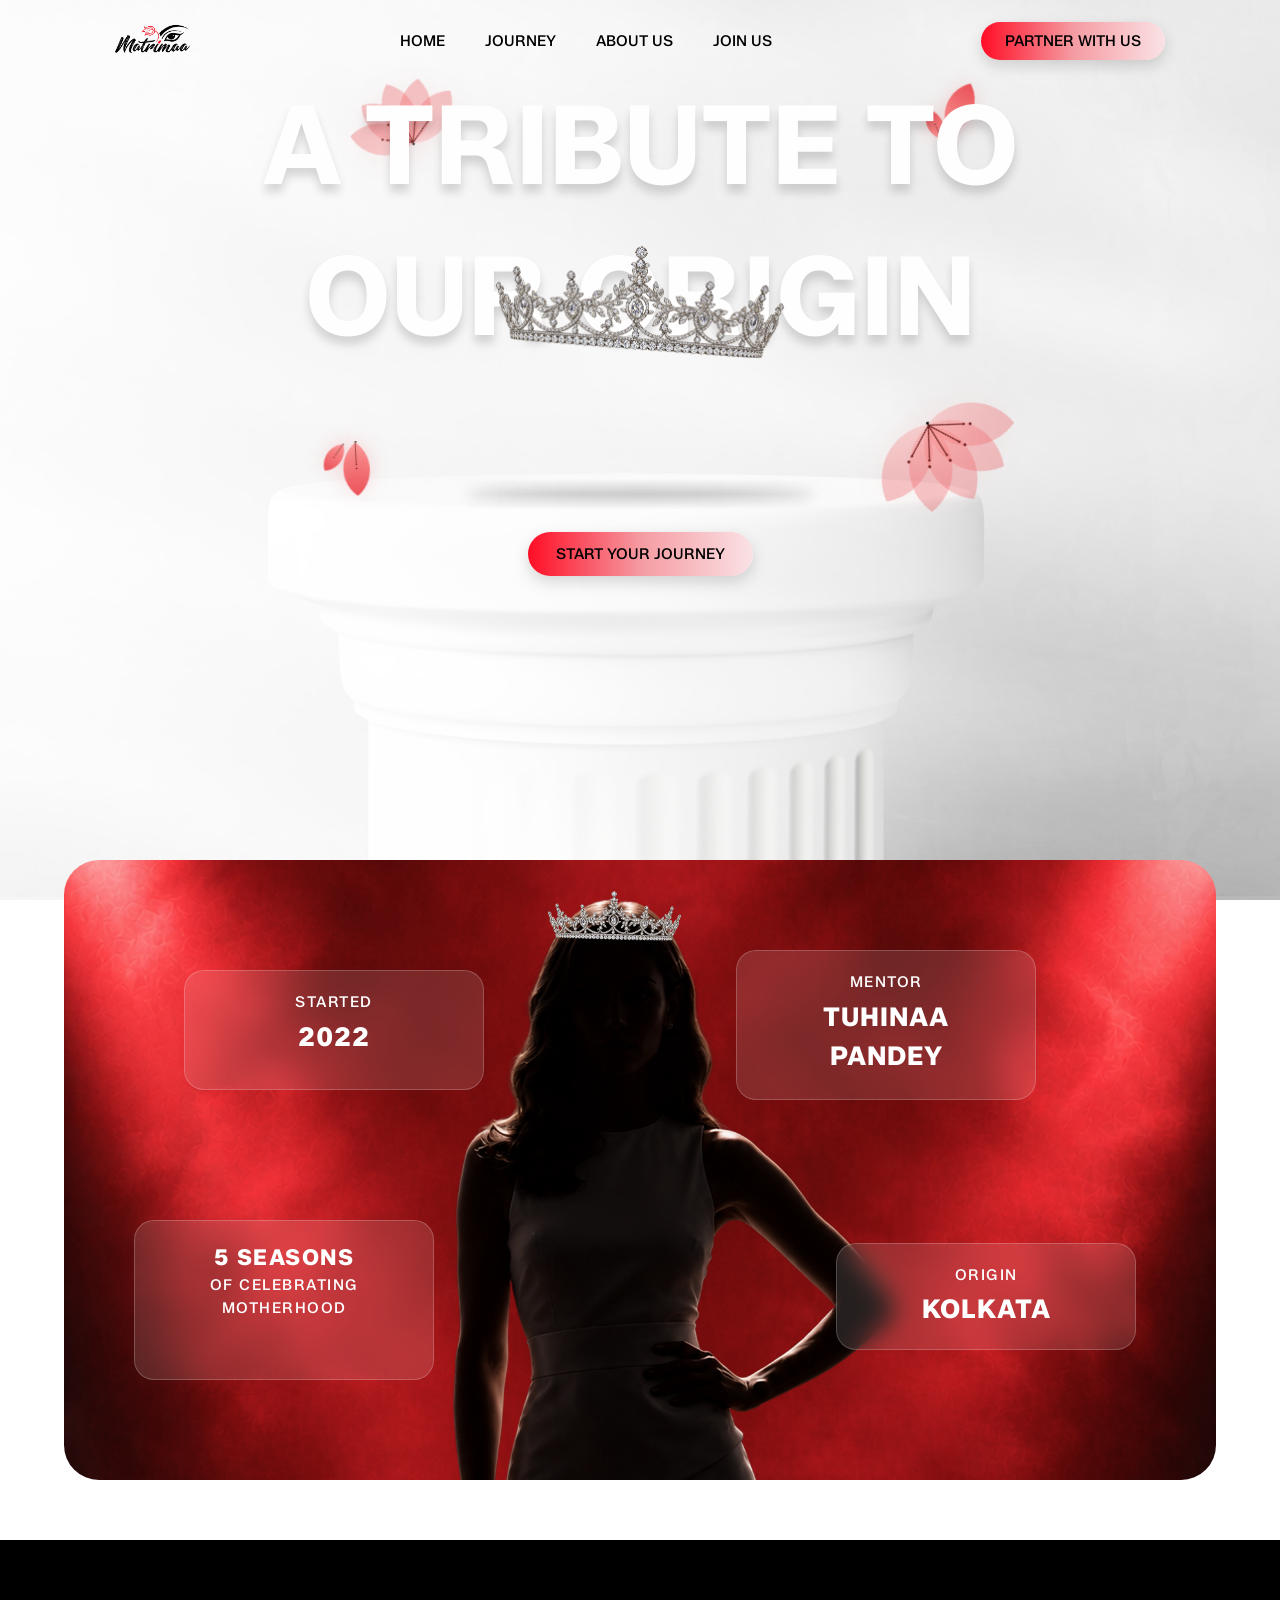
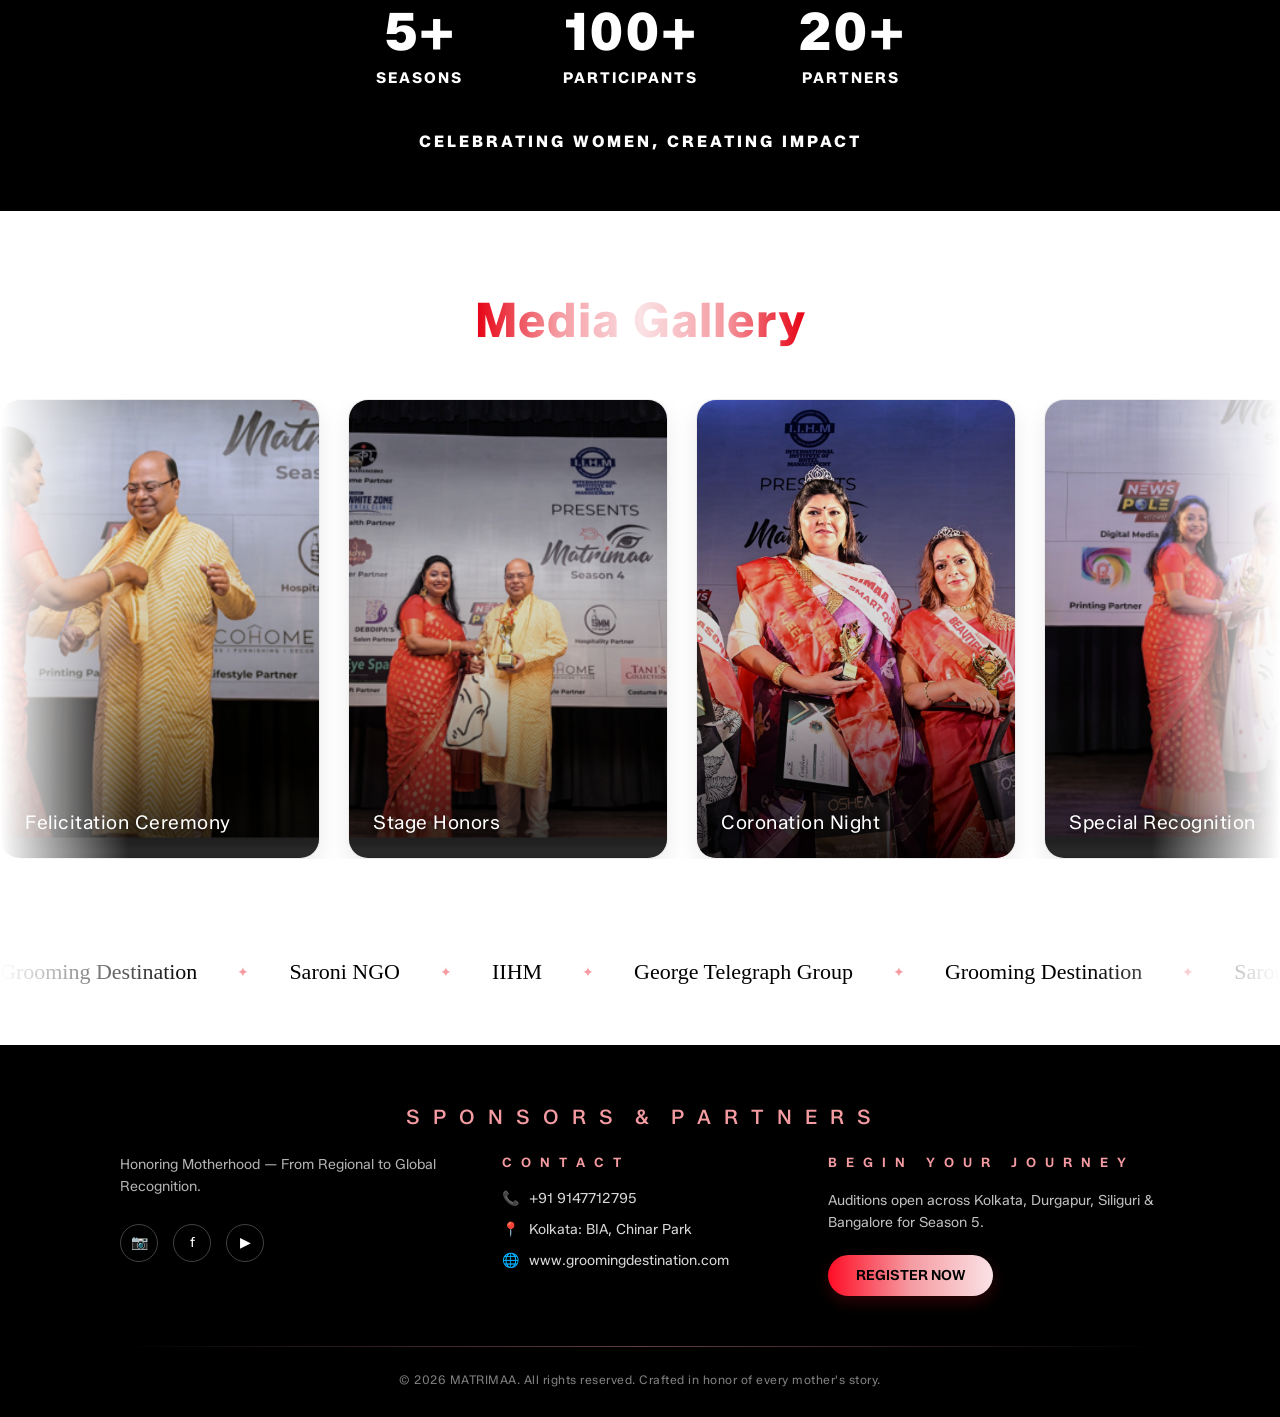
==== frontend/index.html @ 6f3e364e "Refactor navigation links and improve smooth scrolling on partnership page" ====
<!doctype html>
<html lang="en">
  <head>
    <meta charset="UTF-8" />
    <meta name="viewport" content="width=device-width, initial-scale=1.0" />
    <link rel="stylesheet" href="styles.css" />
    <link rel="preconnect" href="https://fonts.googleapis.com" />
    <link rel="preconnect" href="https://fonts.gstatic.com" crossorigin />
    <link
      href="https://fonts.googleapis.com/css2?family=Zalando+Sans:ital,wght@0,200..900;1,200..900&display=swap"
      rel="stylesheet"
    />
    <title>Matrimaa</title>
  </head>

  <body>
    <div id="main-bg">
      <div id="navbar">
        <a href="index.html">
          <img src="matrimaa-logo.png" alt="Matrimaa Logo" />
        </a>

        <div id="nav-buttons">
          <button type="button">HOME</button>
          <button type="button">JOURNEY</button>
          <button type="button">ABOUT US</button>
          <button type="button">JOIN US</button>
        </div>

        <div class="spl-btn">
          <a href="partnership.html">
            <button type="button">PARTNER WITH US</button>
          </a>
        </div>
      </div>

      <img
        src="Flower.png"
        class="bg-flower flower-left"
        alt="Decorative Flower"
      />

      <img
        src="Flower.png"
        class="bg-flower flower-right"
        alt="Decorative Flower"
      />

      <!-- Single Petals -->
      <img src="single-petal.png" class="bg-petal petal-bl-1" alt="Petal" />
      <img src="single-petal.png" class="bg-petal petal-bl-2" alt="Petal" />
      <img src="single-petal.png" class="bg-petal petal-tr-1" alt="Petal" />
      <img src="single-petal.png" class="bg-petal petal-tr-2" alt="Petal" />

      <div id="body-txt">
        <h1>A TRIBUTE TO</h1>
        <h1>OUR ORIGIN</h1>
      </div>

      <div class="crown-float-wrapper">
        <img src="big-crown.png" class="big-crown-img" alt="" />
      </div>

      <img src="Ellipse 9.png" class="podium-shadow" alt="" />

      <div class="spl-btn-2">
        <button type="button">START YOUR JOURNEY</button>
      </div>
    </div>

    <!-- Red Spotlight Background Section -->
    <div id="red-bg">
      <!-- Glassmorphic Cards -->
      <div class="card card-top-left">
        <h4>STARTED</h4>
        <h2>2022</h2>
      </div>

      <div class="card card-top-right">
        <h4>MENTOR</h4>
        <h2>TUHINAA PANDEY</h2>
      </div>

      <div class="card card-bottom-left">
        <h4>
          <strong>5 SEASONS</strong><br />
          OF CELEBRATING<br />
          MOTHERHOOD
        </h4>
      </div>

      <div class="card card-bottom-right">
        <h4>ORIGIN</h4>
        <h2>KOLKATA</h2>
      </div>

      <!-- Center Silhouette & Crown Container -->
      <div class="model-wrapper">
        <img src="small-crown.png" class="head-crown" alt="Crown" />
        <img
          src="woman-silhoutte.png"
          class="model-img"
          alt="Model Silhouette"
        />
      </div>
    </div>

    <!-- Dark Stats Section -->
    <div id="stats-section">
      <div class="stats-container">
        <div class="stat-item">
          <h2>5+</h2>
          <p>SEASONS</p>
        </div>

        <div class="stat-item">
          <h2>100+</h2>
          <p>PARTICIPANTS</p>
        </div>

        <div class="stat-item">
          <h2>20+</h2>
          <p>PARTNERS</p>
        </div>
      </div>

      <p class="stats-tagline">CELEBRATING WOMEN, CREATING IMPACT</p>
    </div>

    <!-- Media Gallery Section -->
    <section id="gallery-section">
      <div class="gallery-header">
        <h2><span>Media Gallery</span></h2>
      </div>

      <div class="marquee-container">
        <div class="marquee-track">
          <!-- First Set of Cards -->
          <div class="gallery-card">
            <img src="image-1.png" alt="Felicitation Ceremony" />
            <div class="card-overlay">
              <p>Felicitation Ceremony</p>
            </div>
          </div>

          <div class="gallery-card">
            <img src="image-2.png" alt="Stage Honors" />
            <div class="card-overlay">
              <p>Stage Honors</p>
            </div>
          </div>

          <div class="gallery-card">
            <img src="image-3.png" alt="Coronation Night" />
            <div class="card-overlay">
              <p>Coronation Night</p>
            </div>
          </div>

          <div class="gallery-card">
            <img src="image-4.png" alt="Special Recognition" />
            <div class="card-overlay">
              <p>Special Recognition</p>
            </div>
          </div>

          <div class="gallery-card">
            <img src="image-5.png" alt="Cherished Moments" />
            <div class="card-overlay">
              <p>Cherished Moments</p>
            </div>
          </div>

          <div class="gallery-card">
            <img src="image-6.png" alt="Grand Jury Panel" />
            <div class="card-overlay">
              <p>Grand Jury Panel</p>
            </div>
          </div>

          <!-- Duplicate Set for Continuous Loop -->
          <div class="gallery-card">
            <img src="image-1.png" alt="Felicitation Ceremony" />
            <div class="card-overlay">
              <p>Felicitation Ceremony</p>
            </div>
          </div>

          <div class="gallery-card">
            <img src="image-2.png" alt="Stage Honors" />
            <div class="card-overlay">
              <p>Stage Honors</p>
            </div>
          </div>

          <div class="gallery-card">
            <img src="image-3.png" alt="Coronation Night" />
            <div class="card-overlay">
              <p>Coronation Night</p>
            </div>
          </div>

          <div class="gallery-card">
            <img src="image-4.png" alt="Special Recognition" />
            <div class="card-overlay">
              <p>Special Recognition</p>
            </div>
          </div>

          <div class="gallery-card">
            <img src="image-5.png" alt="Cherished Moments" />
            <div class="card-overlay">
              <p>Cherished Moments</p>
            </div>
          </div>

          <div class="gallery-card">
            <img src="image-6.png" alt="Grand Jury Panel" />
            <div class="card-overlay">
              <p>Grand Jury Panel</p>
            </div>
          </div>
        </div>
      </div>
    </section>

    <!-- Footer & Sponsors Section -->
    <div class="sponsors-marquee-container">
      <div class="sponsors-marquee-track">
        <!-- Set 1 -->
        <span>Grooming Destination</span><i class="star-icon">✦</i>
        <span>Saroni NGO</span><i class="star-icon">✦</i> <span>IIHM</span
        ><i class="star-icon">✦</i> <span>George Telegraph Group</span
        ><i class="star-icon">✦</i>

        <!-- Set 2 -->
        <span>Grooming Destination</span><i class="star-icon">✦</i>
        <span>Saroni NGO</span><i class="star-icon">✦</i> <span>IIHM</span
        ><i class="star-icon">✦</i> <span>George Telegraph Group</span
        ><i class="star-icon">✦</i>

        <!-- Set 3 -->
        <span>Grooming Destination</span><i class="star-icon">✦</i>
        <span>Saroni NGO</span><i class="star-icon">✦</i> <span>IIHM</span
        ><i class="star-icon">✦</i> <span>George Telegraph Group</span
        ><i class="star-icon">✦</i>

        <!-- Set 4 -->
        <span>Grooming Destination</span><i class="star-icon">✦</i>
        <span>Saroni NGO</span><i class="star-icon">✦</i> <span>IIHM</span
        ><i class="star-icon">✦</i> <span>George Telegraph Group</span
        ><i class="star-icon">✦</i>
      </div>
    </div>

    <footer id="footer-section">
      <div class="sponsors-header">
        <h2>S P O N S O R S &nbsp;&amp;&nbsp; P A R T N E R S</h2>
      </div>

      <div class="footer-container">
        <!-- Column 1: Logo & Socials -->
        <div class="footer-col brand-col">
          <p class="footer-tagline">
            Honoring Motherhood — From Regional to Global Recognition.
          </p>

          <div class="social-links">
            <a href="#" aria-label="Instagram">📷</a>
            <a href="#" aria-label="Facebook">f</a>
            <a href="#" aria-label="YouTube">▶</a>
          </div>
        </div>

        <!-- Column 2: Contact Info -->
        <div class="footer-col contact-col">
          <h4>C O N T A C T</h4>

          <ul class="contact-list">
            <li><span class="icon">📞</span> +91 9147712795</li>
            <li><span class="icon">📍</span> Kolkata: BIA, Chinar Park</li>
            <li><span class="icon">🌐</span> www.groomingdestination.com</li>
          </ul>
        </div>

        <!-- Column 3: Registration CTA -->
        <div class="footer-col cta-col">
          <h4>B E G I N &nbsp; Y O U R &nbsp; J O U R N E Y</h4>

          <p>
            Auditions open across Kolkata, Durgapur, Siliguri &amp; Bangalore
            for Season 5.
          </p>

          <button type="button" class="footer-btn">REGISTER NOW</button>
        </div>
      </div>

      <div class="footer-bottom">
        <hr class="footer-divider" />
        <p>
          © 2026 MATRIMAA. All rights reserved. Crafted in honor of every
          mother's story.
        </p>
      </div>
    </footer>

    <script>
      const headCrown = document.querySelector(".head-crown");
      const navbar = document.querySelector("#navbar");
      let isCrowned = false;

      window.addEventListener("scroll", () => {
        if (window.scrollY > 20) {
          navbar.classList.add("scrolled");
        } else {
          navbar.classList.remove("scrolled");
        }

        if (!isCrowned && window.scrollY > 280) {
          headCrown.classList.add("is-crowned");
          isCrowned = true;
        }
      });
    </script>
  </body>
</html>
---- frontend/styles.css ----
* {
  margin: 0;

  padding: 0;

  box-sizing: border-box;
}

#main-bg {
  position: relative;

  min-height: 100vh;

  width: 100%;

  background-image: url("bg-2.png");

  background-size: cover;

  background-position: center;

  background-repeat: no-repeat;

  display: flex;

  flex-direction: column;

  align-items: center;
}

#navbar {
  position: fixed;

  top: 0;

  left: 50%;

  transform: translateX(-50%);

  z-index: 1000;

  width: 85%;

  display: flex;

  justify-content: space-between;

  align-items: center;

  padding: 6px 18px;

  margin-top: 15px;

  border-radius: 40px;

  background-color: transparent;

  border: 1px solid transparent;

  backdrop-filter: blur(0px);

  -webkit-backdrop-filter: blur(0px);

  transition:
    background-color 0.4s ease-in-out,
    backdrop-filter 0.4s ease-in-out,
    border-color 0.4s ease-in-out,
    box-shadow 0.4s ease-in-out;
}

#navbar.scrolled {
  background-color: rgba(245, 155, 162, 0.6);

  backdrop-filter: blur(16px);

  -webkit-backdrop-filter: blur(16px);

  border: 1px solid rgba(255, 255, 255, 0.35);

  box-shadow: 0 8px 24px rgba(0, 0, 0, 0.12);
}

#navbar img {
  width: 75px;
}

#nav-buttons {
  display: flex;

  gap: 8px;
}

#nav-buttons button {
  font-family: "Zalando Sans", sans-serif;

  border: none;

  background: transparent;

  color: #000000;

  font-size: 15px;

  font-weight: 500;

  padding: 6px 16px;

  border-radius: 20px;

  cursor: pointer;

  transition: all 0.4s ease-in-out;
}

#nav-buttons button:hover {
  background-color: rgba(255, 255, 255, 0.6);

  color: #ed1b24;
}

.spl-btn button {
  border: none;

  background: linear-gradient(
    to right,

    #ff0d25 0%,

    #f59ba2 25%,

    #fae2e5 50%,

    #f59ba2 75%,

    #ff0d25 100%
  );

  background-size: 200% 100%;

  background-position: 0% 0%;

  color: #000000;

  font-size: 15px;

  font-weight: 500;

  font-family: "Zalando Sans", sans-serif;

  padding: 10px 24px;

  border-radius: 50px;

  cursor: pointer;

  box-shadow: 0 6px 15px rgba(0, 0, 0, 0.15);

  transition:
    background-position 0.6s ease-in-out,
    transform 0.4s ease-in-out,
    box-shadow 0.4s ease-in-out;
}

.spl-btn button:hover {
  background-position: 100% 0%;

  transform: scale(1.05);

  box-shadow: 0 8px 20px rgba(237, 27, 36, 0.3);
}

#body-txt {
  position: relative;

  z-index: 1;
}

h1 {
  font-size: 110px;

  line-height: 0.1;

  font-family: "Zalando Sans", sans-serif;

  color: #fffefe;

  text-shadow: 0px 8px 10px rgba(0, 0, 0, 0.15);

  margin-top: 140px;

  text-align: center;
}

.podium-shadow {
  position: absolute;

  top: 53%;

  width: 380px;

  height: auto;

  pointer-events: none;
}

/* Stage Crown with Hover & Scroll Animation */

.big-crown-img {
  position: absolute;

  top: 26%;

  left: 50%;

  transform: translateX(-50%);

  width: 300px;

  height: auto;

  z-index: 12;

  pointer-events: none;

  animation: crownDropBounce linear forwards;

  animation-timeline: scroll(root);

  animation-range: 0px 350px;
}

@keyframes crownDropBounce {
  0% {
    transform: translate(-50%, 0) scale(1) rotate(0deg);
  }

  80% {
    transform: translate(-62%, 450px) scale(0.473) rotate(-2deg);
  }

  90% {
    transform: translate(-58%, 432px) scale(0.48) rotate(-3deg);
  }

  100% {
    transform: translate(-58.4%, 436px) scale(0.473) rotate(-3deg);
  }
}

.spl-btn-2 button {
  border: none;

  background: linear-gradient(
    to right,

    #ff0d25 0%,

    #f59ba2 25%,

    #fae2e5 50%,

    #f59ba2 75%,

    #ff0d25 100%
  );

  background-size: 200% 100%;

  background-position: 0% 0%;

  color: #000000;

  font-size: 15px;

  font-weight: 500;

  font-family: "Zalando Sans", sans-serif;

  padding: 13px 28px;

  border-radius: 50px;

  cursor: pointer;

  box-shadow: 0 6px 15px rgba(0, 0, 0, 0.15);

  transition:
    background-position 0.6s ease-in-out,
    transform 0.4s ease-in-out,
    box-shadow 0.4s ease-in-out;

  margin-top: 230px;
}

.spl-btn-2 button:hover {
  background-position: 100% 0%;

  transform: scale(1.05);

  box-shadow: 0 8px 20px rgba(237, 27, 36, 0.3);
}

/* Red Spotlight Container */

#red-bg {
  position: relative;

  width: 90%;

  max-width: 1200px;

  height: 620px;

  margin: -40px auto 60px;

  border-radius: 35px;

  background-image: url("red-bg.png");

  background-size: cover;

  background-position: center;

  overflow: hidden;

  z-index: 10;
}

/* Translucent Glassmorphic Cards */

.card {
  font-family: "Zalando Sans", sans-serif;

  position: absolute;

  background: rgba(255, 255, 255, 0.12);

  backdrop-filter: blur(12px);

  -webkit-backdrop-filter: blur(12px);

  border: 1px solid rgba(255, 255, 255, 0.2);

  border-radius: 20px;

  padding: 20px 30px;

  color: #ffffff;

  z-index: 10;

  cursor: pointer;

  transition:
    transform 0.3s ease-in-out,
    background-color 0.3s ease-in-out,
    box-shadow 0.3s ease-in-out;
}

.card:hover {
  transform: scale(1.06);

  background: rgba(255, 255, 255, 0.2);

  box-shadow: 0 12px 24px rgba(0, 0, 0, 0.25);

  z-index: 15;
}

.card-top-left {
  top: 110px;

  left: 120px;

  width: 300px;

  height: 120px;

  text-align: center;

  line-height: 1.5;
}

.card-top-left h4 {
  font-weight: 200;
}

.card-top-right {
  top: 90px;

  right: 180px;

  width: 300px;

  height: 150px;

  text-align: center;

  line-height: 1.5;
}

.card-top-right h4 {
  font-weight: 200;
}

.card-bottom-left {
  bottom: 100px;

  left: 70px;

  width: 300px;

  height: 160px;

  line-height: 1.5;

  text-align: center;
}

.card-bottom-left h4 {
  font-weight: 200;
}

.card-bottom-right {
  bottom: 130px;

  right: 80px;

  width: 300px;

  text-align: center;

  line-height: 1.5;
}

.card-bottom-right h4 {
  font-weight: 200;
}

.card h4 {
  font-size: 15px;

  font-weight: 500;

  letter-spacing: 1.5px;

  margin-bottom: 4px;
}

.card h2 {
  font-size: 26px;

  font-weight: 800;

  letter-spacing: 1px;
}

.card-bottom-left h2 {
  font-size: 18px;

  font-weight: 400;

  line-height: 1.3;
}

.card-bottom-left strong {
  font-weight: 800;

  font-size: 22px;
}

/* Model Silhouette Layout */

.model-wrapper {
  position: absolute;

  bottom: 0;

  left: 50%;

  transform: translateX(-50%);

  height: 95%;

  display: flex;

  justify-content: center;

  z-index: 2;

  pointer-events: none;
}

.model-img {
  height: 100%;

  width: auto;

  object-fit: contain;

  mix-blend-mode: screen;

  pointer-events: auto;

  cursor: pointer;

  transition:
    filter 0.4s ease-in-out,
    transform 0.4s ease-in-out;
}

.model-img:hover {
  filter: drop-shadow(0 0 20px rgba(255, 255, 255, 0.8))
    drop-shadow(0 0 45px rgba(255, 133, 133, 0.7));

  transform: scale(1.02);
}

.head-crown {
  position: absolute;

  top: -9px;

  left: 40%;

  width: 142px;

  height: auto;

  z-index: 3;

  opacity: 0;

  transition: opacity 0.4s ease-in-out;
}

.head-crown.is-crowned {
  opacity: 1;
}

/* Decorative Background Flowers */

.bg-flower {
  position: absolute;

  z-index: 0;

  pointer-events: none;

  opacity: 1;

  filter: drop-shadow(0 4px 15px rgba(237, 27, 36, 0.15));
}

.flower-left {
  width: 110px;

  height: auto;

  top: 9%;

  left: 27%;

  transform: rotate(-25deg);
}

.flower-right {
  width: 150px;

  height: auto;

  top: 46%;

  right: 20%;

  transform: rotate(148deg);
}

/* Decorative Single Petals */

.bg-petal {
  position: absolute;

  z-index: 0;

  pointer-events: none;

  filter: drop-shadow(0 2px 10px rgba(237, 27, 36, 0.2));
}

/* Bottom-Left Petal Pair */

.petal-bl-1 {
  width: 16px;

  height: auto;

  top: 49%;

  left: 25.5%;

  transform: rotate(215deg);
}

.petal-bl-2 {
  width: 27px;

  height: auto;

  top: 49%;

  left: 26.8%;

  transform: rotate(177deg);
}

/* Top-Right Petal Pair */

.petal-tr-1 {
  width: 16px;

  height: auto;

  top: 12%;

  right: 26.3%;

  transform: rotate(-25deg);
}

.petal-tr-2 {
  width: 27px;

  height: auto;

  top: 9%;

  right: 24%;

  transform: rotate(24deg);
}

/* Dark Stats Section */

#stats-section {
  width: 100%;

  background-color: #000000;

  color: #ffffff;

  padding: 60px 20px;

  display: flex;

  flex-direction: column;

  align-items: center;

  font-family: "Zalando Sans", sans-serif;
}

.stats-container {
  display: flex;

  justify-content: center;

  gap: 100px;

  max-width: 1000px;

  width: 100%;

  margin-bottom: 45px;
}

.stat-item {
  text-align: center;
}

.stat-item h2 {
  font-size: 52px;

  font-weight: 800;

  letter-spacing: 1px;

  margin-bottom: 6px;
}

.stat-item p {
  font-size: 15px;

  font-weight: 700;

  letter-spacing: 2px;
}

.stats-tagline {
  font-size: 16px;

  font-weight: 800;

  letter-spacing: 3px;

  text-transform: uppercase;

  text-align: center;
}

/* ==========================================

   IMPACT & MEDIA GALLERY SECTION (AUTO MARQUEE)

   ========================================== */

#gallery-section {
  width: 100%;

  background-color: #ffffff;

  padding: 80px 0 100px;

  overflow: hidden;

  font-family: "Zalando Sans", sans-serif;
}

.gallery-header {
  text-align: center;

  margin-bottom: 50px;
}

.gallery-header h2 {
  color: #000000;

  font-size: 48px;

  font-weight: 700;

  letter-spacing: 1px;
}

.gallery-header h2 span {
  font-family: "Zalando Sans", sans-serif;

  background: linear-gradient(
    to right,

    #e60012 0%,

    #f59ba2 25%,

    #fae2e5 50%,

    #f59ba2 75%,

    #e60012 100%
  );

  -webkit-background-clip: text;

  -webkit-text-fill-color: transparent;
}

/* Infinite Marquee Layout */

.marquee-container {
  width: 100%;

  overflow: hidden;

  display: flex;

  position: relative;

  mask-image: linear-gradient(
    to right,

    transparent,
    black 10%,

    black 90%,

    transparent
  );

  -webkit-mask-image: linear-gradient(
    to right,

    transparent,
    black 10%,

    black 90%,

    transparent
  );
}

.marquee-track {
  display: flex;

  gap: 28px;

  width: max-content;

  animation: marqueeContinuous 30s linear infinite;
}

.marquee-track:hover {
  animation-play-state: paused;
}

@keyframes marqueeContinuous {
  0% {
    transform: translateX(0);
  }

  100% {
    transform: translateX(-50%);
  }
}

/* Gallery Cards */

.gallery-card {
  position: relative;

  width: 320px;

  height: 460px;

  flex-shrink: 0;

  border-radius: 20px;

  overflow: hidden;

  border: 1px solid rgba(0, 0, 0, 0.08);

  background: #ffffff;

  box-shadow: 0 10px 25px rgba(0, 0, 0, 0.08);

  transition:
    transform 0.4s ease,
    border-color 0.4s ease,
    box-shadow 0.4s ease;
}

.gallery-card:hover {
  transform: translateY(-8px);

  border-color: rgba(245, 155, 162, 0.8);

  box-shadow: 0 16px 35px rgba(237, 27, 36, 0.2);
}

.gallery-card img {
  width: 100%;

  height: 100%;

  object-fit: cover;

  object-position: center;

  display: block;
}

/* Dark Gradient Card Caption Overlay */

.card-overlay {
  position: absolute;

  inset: 0;

  background: linear-gradient(
    to top,

    rgba(0, 0, 0, 0.85) 0%,

    rgba(0, 0, 0, 0.2) 40%,

    transparent 100%
  );

  display: flex;

  align-items: flex-end;

  padding: 24px;
}

.card-overlay p {
  color: #ffffff;

  font-size: 19px;

  font-weight: 400;

  font-style: normal;

  font-family: "Zalando Sans", sans-serif;

  letter-spacing: 0.5px;

  margin: 0;

  text-shadow: 0 2px 4px rgba(0, 0, 0, 0.6);
}

/* Mobile Responsiveness */

@media screen and (max-width: 768px) {
  #gallery-section {
    padding: 50px 0 60px;
  }

  .gallery-header h2 {
    font-size: 32px;
  }

  .gallery-card {
    width: 240px;

    height: 350px;
  }

  .card-overlay p {
    font-size: 16px;
  }
}

/* ==========================================

   FOOTER & SPONSORS SECTION (THEME MATCHED)

   ========================================== */

#footer-section {
  width: 100%;

  background-color: #000000;

  color: #ffffff;

  padding: 60px 0 30px;

  font-family: "Zalando Sans", sans-serif;

  overflow: hidden;
}

.sponsors-header {
  text-align: center;

  margin-bottom: 25px;
}

.sponsors-header h2 {
  font-size: 20px;

  letter-spacing: 4px;

  font-weight: 500;

  color: #f59ba2;

  text-transform: uppercase;

  font-style: normal;
}

/* Sponsors Marquee */

.sponsors-marquee-container {
  width: 100%;

  overflow: hidden;

  display: flex;

  margin-bottom: 60px;

  mask-image: linear-gradient(
    to right,

    transparent,
    black 15%,

    black 85%,

    transparent
  );

  -webkit-mask-image: linear-gradient(
    to right,

    transparent,
    black 15%,

    black 85%,

    transparent
  );
}

.sponsors-marquee-track {
  display: flex;

  align-items: center;

  gap: 40px;

  width: max-content;

  animation: marqueeContinuous 25s linear infinite;
}

.sponsors-marquee-track span {
  font-size: 22px;

  font-weight: 400;

  color: black;

  white-space: nowrap;
}

.sponsors-marquee-track .star-icon {
  color: #f59ba2;

  font-style: normal;

  font-size: 14px;
}

/* Main Grid Layout */

.footer-container {
  max-width: 1100px;

  margin: 0 auto;

  padding: 0 30px;

  display: grid;

  grid-template-columns: 1.2fr 1fr 1.2fr;

  gap: 50px;

  align-items: start;
}

.footer-col h4 {
  font-size: 13px;

  letter-spacing: 3px;

  font-weight: 600;

  color: #f59ba2;

  margin-bottom: 20px;

  font-style: normal;
}

/* Column 1: Brand */

.brand-col .footer-logo img {
  width: 150px;

  margin-bottom: 15px;
}

.footer-tagline {
  font-size: 14px;

  line-height: 1.6;

  color: rgba(255, 255, 255, 0.7);

  margin-bottom: 25px;
}

.social-links {
  display: flex;

  gap: 15px;
}

.social-links a {
  width: 38px;

  height: 38px;

  border-radius: 50%;

  border: 1px solid rgba(255, 255, 255, 0.25);

  display: flex;

  align-items: center;

  justify-content: center;

  color: #ffffff;

  text-decoration: none;

  font-size: 14px;

  transition: all 0.3s ease;
}

.social-links a:hover {
  border-color: #f59ba2;

  color: #ed1b24;

  background: rgba(255, 255, 255, 0.1);

  transform: translateY(-3px);
}

/* Column 2: Contact */

.contact-list {
  list-style: none;

  padding: 0;

  margin: 0;
}

.contact-list li {
  font-size: 14px;

  color: rgba(255, 255, 255, 0.85);

  margin-bottom: 14px;

  display: flex;

  align-items: center;

  gap: 10px;
}

.contact-list .icon {
  color: #f59ba2;
}

/* Column 3: CTA Button */

.cta-col p {
  font-size: 14px;

  line-height: 1.6;

  color: rgba(255, 255, 255, 0.75);

  margin-bottom: 20px;
}

.footer-btn {
  border: none;

  background: linear-gradient(
    to right,

    #ff0d25 0%,

    #f59ba2 25%,

    #fae2e5 50%,

    #f59ba2 75%,

    #ff0d25 100%
  );

  background-size: 200% 100%;

  background-position: 0% 0%;

  color: #000000;

  font-size: 14px;

  font-weight: 600;

  font-family: "Zalando Sans", sans-serif;

  padding: 12px 28px;

  border-radius: 50px;

  cursor: pointer;

  box-shadow: 0 6px 15px rgba(237, 27, 36, 0.2);

  transition:
    background-position 0.6s ease-in-out,
    transform 0.4s ease-in-out,
    box-shadow 0.4s ease-in-out;
}

.footer-btn:hover {
  background-position: 100% 0%;

  transform: scale(1.05);

  box-shadow: 0 8px 20px rgba(237, 27, 36, 0.4);
}

/* Bottom Bar */

.footer-bottom {
  max-width: 1100px;

  margin: 50px auto 0;

  padding: 0 30px;

  text-align: center;
}

.footer-divider {
  border: 0;

  height: 1px;

  background: linear-gradient(
    to right,

    transparent,
    rgba(245, 155, 162, 0.4),
    transparent
  );

  margin-bottom: 25px;
}

.footer-bottom p {
  font-size: 12px;

  color: rgba(255, 255, 255, 0.5);

  letter-spacing: 0.5px;
}

/* Mobile Responsiveness */

@media screen and (max-width: 768px) {
  .footer-container {
    grid-template-columns: 1fr;

    gap: 35px;
  }
}
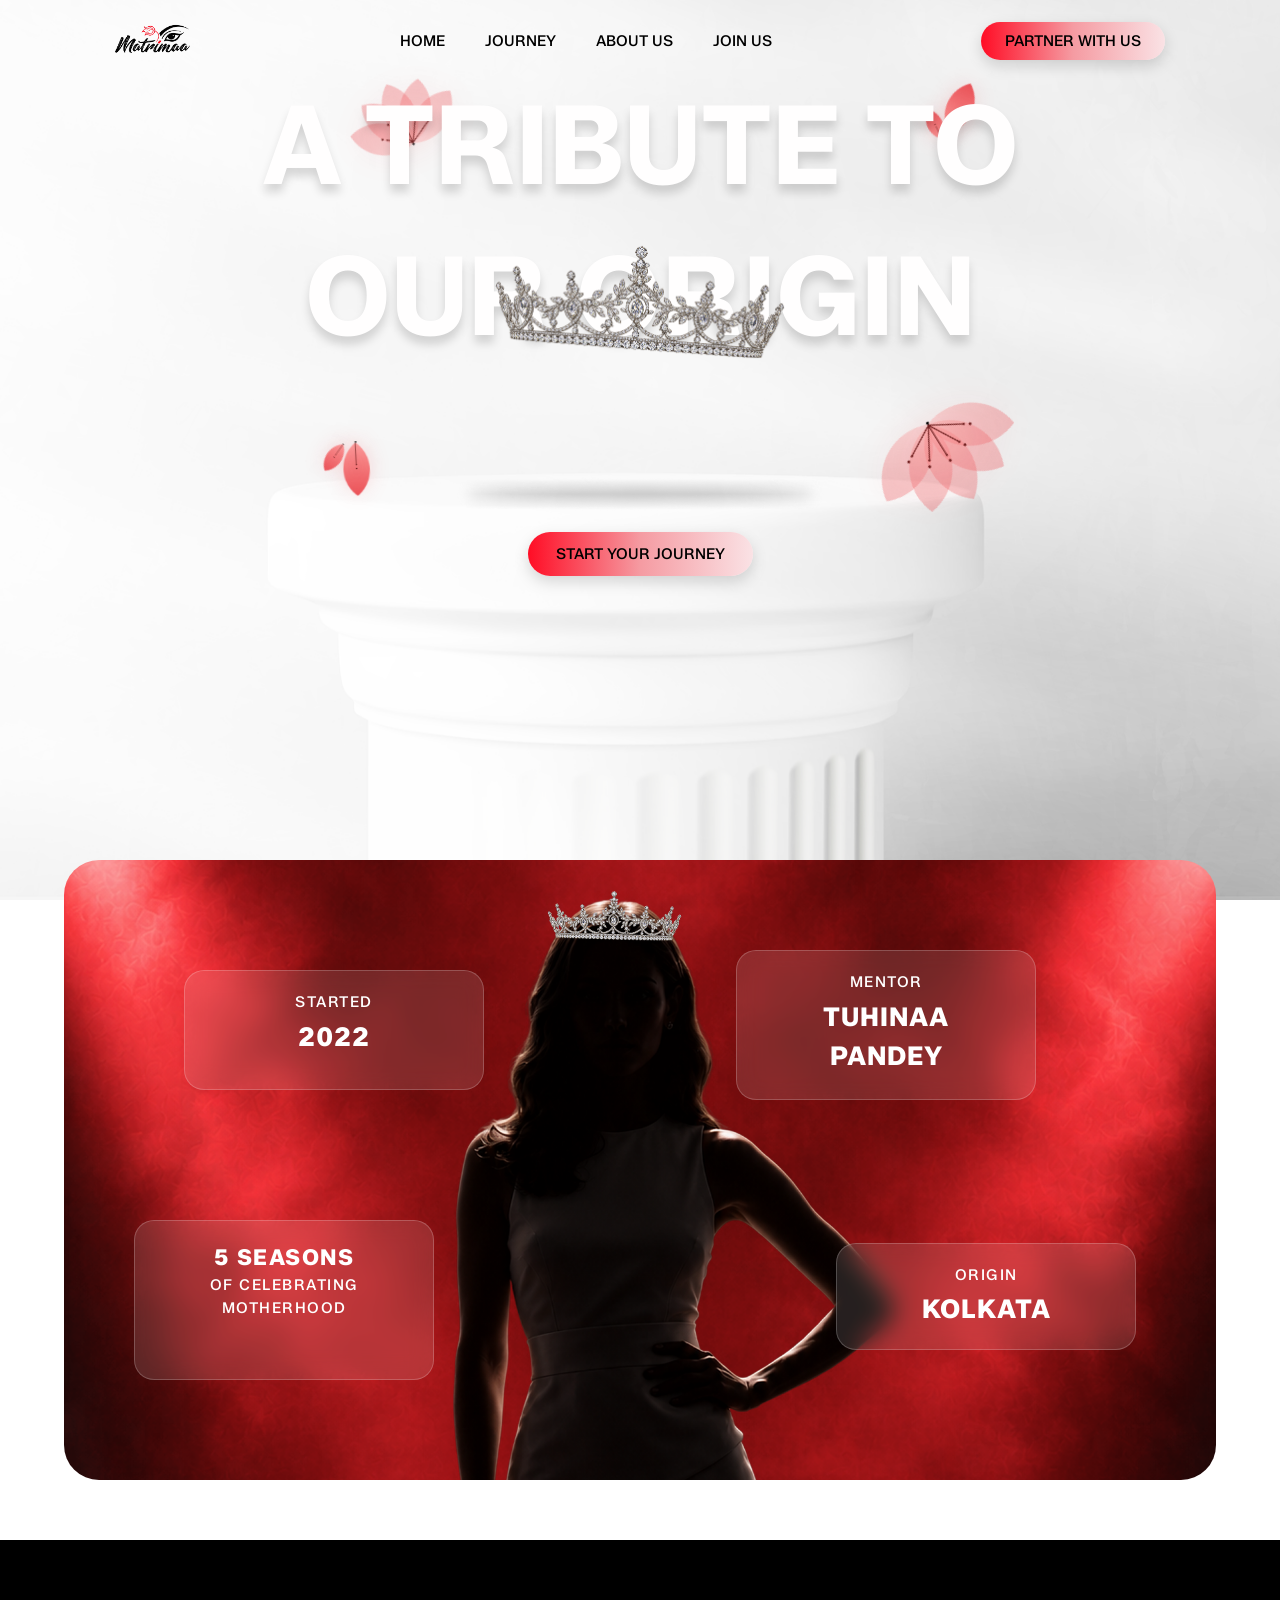
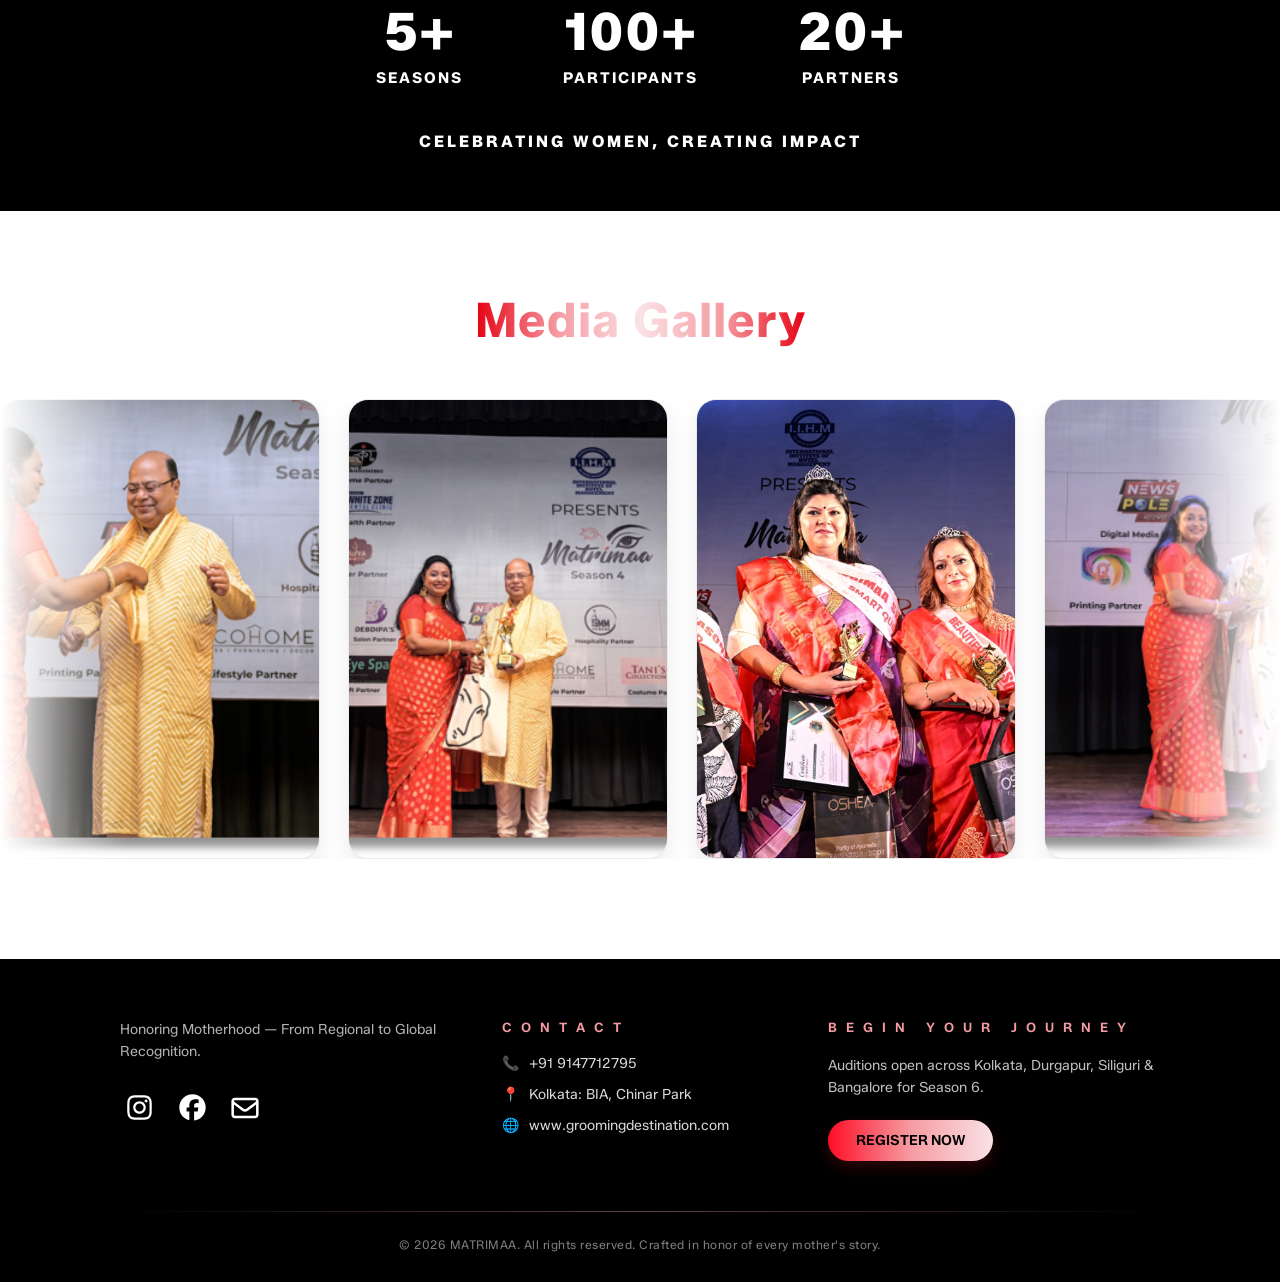
==== commit 722f52a4: "Refactor gallery section and update social links styles for improved aesthetics" ====
--- a/frontend/index.html
+++ b/frontend/index.html
@@ -138,126 +138,57 @@
           <!-- First Set of Cards -->
           <div class="gallery-card">
             <img src="image-1.png" alt="Felicitation Ceremony" />
-            <div class="card-overlay">
-              <p>Felicitation Ceremony</p>
-            </div>
           </div>
 
           <div class="gallery-card">
             <img src="image-2.png" alt="Stage Honors" />
-            <div class="card-overlay">
-              <p>Stage Honors</p>
-            </div>
           </div>
 
           <div class="gallery-card">
             <img src="image-3.png" alt="Coronation Night" />
-            <div class="card-overlay">
-              <p>Coronation Night</p>
-            </div>
           </div>
 
           <div class="gallery-card">
             <img src="image-4.png" alt="Special Recognition" />
-            <div class="card-overlay">
-              <p>Special Recognition</p>
-            </div>
           </div>
 
           <div class="gallery-card">
             <img src="image-5.png" alt="Cherished Moments" />
-            <div class="card-overlay">
-              <p>Cherished Moments</p>
-            </div>
           </div>
 
           <div class="gallery-card">
             <img src="image-6.png" alt="Grand Jury Panel" />
-            <div class="card-overlay">
-              <p>Grand Jury Panel</p>
-            </div>
           </div>
 
           <!-- Duplicate Set for Continuous Loop -->
           <div class="gallery-card">
             <img src="image-1.png" alt="Felicitation Ceremony" />
-            <div class="card-overlay">
-              <p>Felicitation Ceremony</p>
-            </div>
           </div>
 
           <div class="gallery-card">
             <img src="image-2.png" alt="Stage Honors" />
-            <div class="card-overlay">
-              <p>Stage Honors</p>
-            </div>
           </div>
 
           <div class="gallery-card">
             <img src="image-3.png" alt="Coronation Night" />
-            <div class="card-overlay">
-              <p>Coronation Night</p>
-            </div>
           </div>
 
           <div class="gallery-card">
             <img src="image-4.png" alt="Special Recognition" />
-            <div class="card-overlay">
-              <p>Special Recognition</p>
-            </div>
           </div>
 
           <div class="gallery-card">
             <img src="image-5.png" alt="Cherished Moments" />
-            <div class="card-overlay">
-              <p>Cherished Moments</p>
-            </div>
           </div>
 
           <div class="gallery-card">
             <img src="image-6.png" alt="Grand Jury Panel" />
-            <div class="card-overlay">
-              <p>Grand Jury Panel</p>
-            </div>
           </div>
         </div>
       </div>
     </section>
 
-    <!-- Footer & Sponsors Section -->
-    <div class="sponsors-marquee-container">
-      <div class="sponsors-marquee-track">
-        <!-- Set 1 -->
-        <span>Grooming Destination</span><i class="star-icon">✦</i>
-        <span>Saroni NGO</span><i class="star-icon">✦</i> <span>IIHM</span
-        ><i class="star-icon">✦</i> <span>George Telegraph Group</span
-        ><i class="star-icon">✦</i>
-
-        <!-- Set 2 -->
-        <span>Grooming Destination</span><i class="star-icon">✦</i>
-        <span>Saroni NGO</span><i class="star-icon">✦</i> <span>IIHM</span
-        ><i class="star-icon">✦</i> <span>George Telegraph Group</span
-        ><i class="star-icon">✦</i>
-
-        <!-- Set 3 -->
-        <span>Grooming Destination</span><i class="star-icon">✦</i>
-        <span>Saroni NGO</span><i class="star-icon">✦</i> <span>IIHM</span
-        ><i class="star-icon">✦</i> <span>George Telegraph Group</span
-        ><i class="star-icon">✦</i>
-
-        <!-- Set 4 -->
-        <span>Grooming Destination</span><i class="star-icon">✦</i>
-        <span>Saroni NGO</span><i class="star-icon">✦</i> <span>IIHM</span
-        ><i class="star-icon">✦</i> <span>George Telegraph Group</span
-        ><i class="star-icon">✦</i>
-      </div>
-    </div>
-
     <footer id="footer-section">
-      <div class="sponsors-header">
-        <h2>S P O N S O R S &nbsp;&amp;&nbsp; P A R T N E R S</h2>
-      </div>
-
       <div class="footer-container">
         <!-- Column 1: Logo & Socials -->
         <div class="footer-col brand-col">
@@ -266,9 +197,46 @@
           </p>
 
           <div class="social-links">
-            <a href="#" aria-label="Instagram">📷</a>
-            <a href="#" aria-label="Facebook">f</a>
-            <a href="#" aria-label="YouTube">▶</a>
+            <a href="#" aria-label="Instagram"
+              ><svg
+                xmlns="http://www.w3.org/2000/svg"
+                viewBox="0 0 640 640"
+                width="35"
+                height="35"
+                fill="currentColor"
+              >
+                <path
+                  d="M320.3 205C256.8 204.8 205.2 256.2 205 319.7C204.8 383.2 256.2 434.8 319.7 435C383.2 435.2 434.8 383.8 435 320.3C435.2 256.8 383.8 205.2 320.3 205zM319.7 245.4C360.9 245.2 394.4 278.5 394.6 319.7C394.8 360.9 361.5 394.4 320.3 394.6C279.1 394.8 245.6 361.5 245.4 320.3C245.2 279.1 278.5 245.6 319.7 245.4zM413.1 200.3C413.1 185.5 425.1 173.5 439.9 173.5C454.7 173.5 466.7 185.5 466.7 200.3C466.7 215.1 454.7 227.1 439.9 227.1C425.1 227.1 413.1 215.1 413.1 200.3zM542.8 227.5C541.1 191.6 532.9 159.8 506.6 133.6C480.4 107.4 448.6 99.2 412.7 97.4C375.7 95.3 264.8 95.3 227.8 97.4C192 99.1 160.2 107.3 133.9 133.5C107.6 159.7 99.5 191.5 97.7 227.4C95.6 264.4 95.6 375.3 97.7 412.3C99.4 448.2 107.6 480 133.9 506.2C160.2 532.4 191.9 540.6 227.8 542.4C264.8 544.5 375.7 544.5 412.7 542.4C448.6 540.7 480.4 532.5 506.6 506.2C532.8 480 541 448.2 542.8 412.3C544.9 375.3 544.9 264.5 542.8 227.5zM495 452C487.2 471.6 472.1 486.7 452.4 494.6C422.9 506.3 352.9 503.6 320.3 503.6C287.7 503.6 217.6 506.2 188.2 494.6C168.6 486.8 153.5 471.7 145.6 452C133.9 422.5 136.6 352.5 136.6 319.9C136.6 287.3 134 217.2 145.6 187.8C153.4 168.2 168.5 153.1 188.2 145.2C217.7 133.5 287.7 136.2 320.3 136.2C352.9 136.2 423 133.6 452.4 145.2C472 153 487.1 168.1 495 187.8C506.7 217.3 504 287.3 504 319.9C504 352.5 506.7 422.6 495 452z"
+                />
+              </svg>
+            </a>
+
+            <a href="#" aria-label="Facebook"
+              ><svg
+                xmlns="http://www.w3.org/2000/svg"
+                viewBox="0 0 640 640"
+                width="33"
+                height="33"
+                fill="currentColor"
+              >
+                <path
+                  d="M576 320C576 178.6 461.4 64 320 64C178.6 64 64 178.6 64 320C64 440 146.7 540.8 258.2 568.5L258.2 398.2L205.4 398.2L205.4 320L258.2 320L258.2 286.3C258.2 199.2 297.6 158.8 383.2 158.8C399.4 158.8 427.4 162 438.9 165.2L438.9 236C432.9 235.4 422.4 235 409.3 235C367.3 235 351.1 250.9 351.1 292.2L351.1 320L434.7 320L420.3 398.2L351 398.2L351 574.1C477.8 558.8 576 450.9 576 320z"
+                />
+              </svg>
+            </a>
+            <a href="#" aria-label="mail"
+              ><svg
+                xmlns="http://www.w3.org/2000/svg"
+                viewBox="0 0 640 640"
+                width="34"
+                height="34"
+                fill="currentColor"
+              >
+                <path
+                  d="M125.4 128C91.5 128 64 155.5 64 189.4C64 190.3 64 191.1 64.1 192L64 192L64 448C64 483.3 92.7 512 128 512L512 512C547.3 512 576 483.3 576 448L576 192L575.9 192C575.9 191.1 576 190.3 576 189.4C576 155.5 548.5 128 514.6 128L125.4 128zM528 256.3L528 448C528 456.8 520.8 464 512 464L128 464C119.2 464 112 456.8 112 448L112 256.3L266.8 373.7C298.2 397.6 341.7 397.6 373.2 373.7L528 256.3zM112 189.4C112 182 118 176 125.4 176L514.6 176C522 176 528 182 528 189.4C528 193.6 526 197.6 522.7 200.1L344.2 335.5C329.9 346.3 310.1 346.3 295.8 335.5L117.3 200.1C114 197.6 112 193.6 112 189.4z"
+                />
+              </svg>
+            </a>
           </div>
         </div>
 
@@ -289,7 +257,7 @@
 
           <p>
             Auditions open across Kolkata, Durgapur, Siliguri &amp; Bangalore
-            for Season 5.
+            for Season 6.
           </p>
 
           <button type="button" class="footer-btn">REGISTER NOW</button>
--- a/frontend/styles.css
+++ b/frontend/styles.css
@@ -1095,32 +1095,19 @@
 
 .social-links a {
   width: 38px;
-
   height: 38px;
-
-  border-radius: 50%;
-
-  border: 1px solid rgba(255, 255, 255, 0.25);
-
-  display: flex;
-
+  display: flex;
   align-items: center;
-
   justify-content: center;
-
   color: #ffffff;
-
   text-decoration: none;
-
-  font-size: 14px;
-
   transition: all 0.3s ease;
 }
 
 .social-links a:hover {
   border-color: #f59ba2;
 
-  color: #ed1b24;
+  color: #f59ba2;
 
   background: rgba(255, 255, 255, 0.1);
 
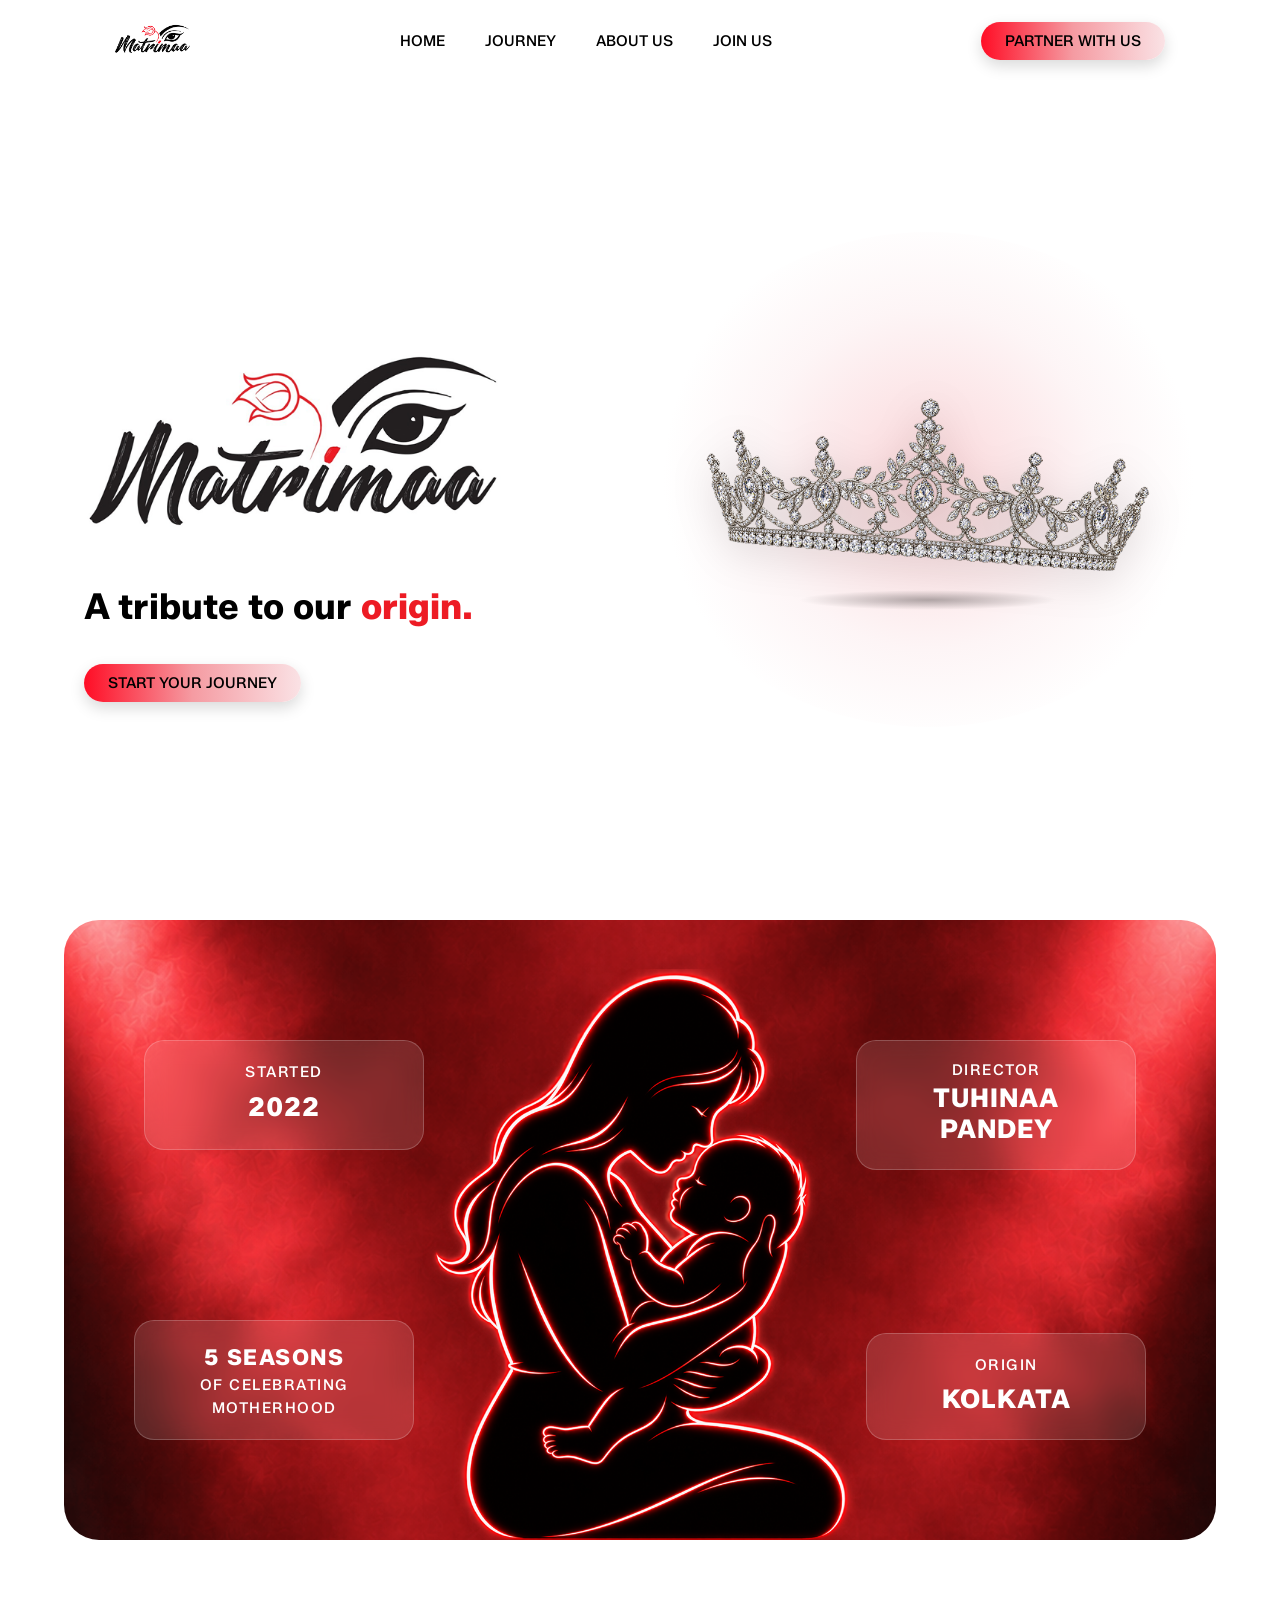
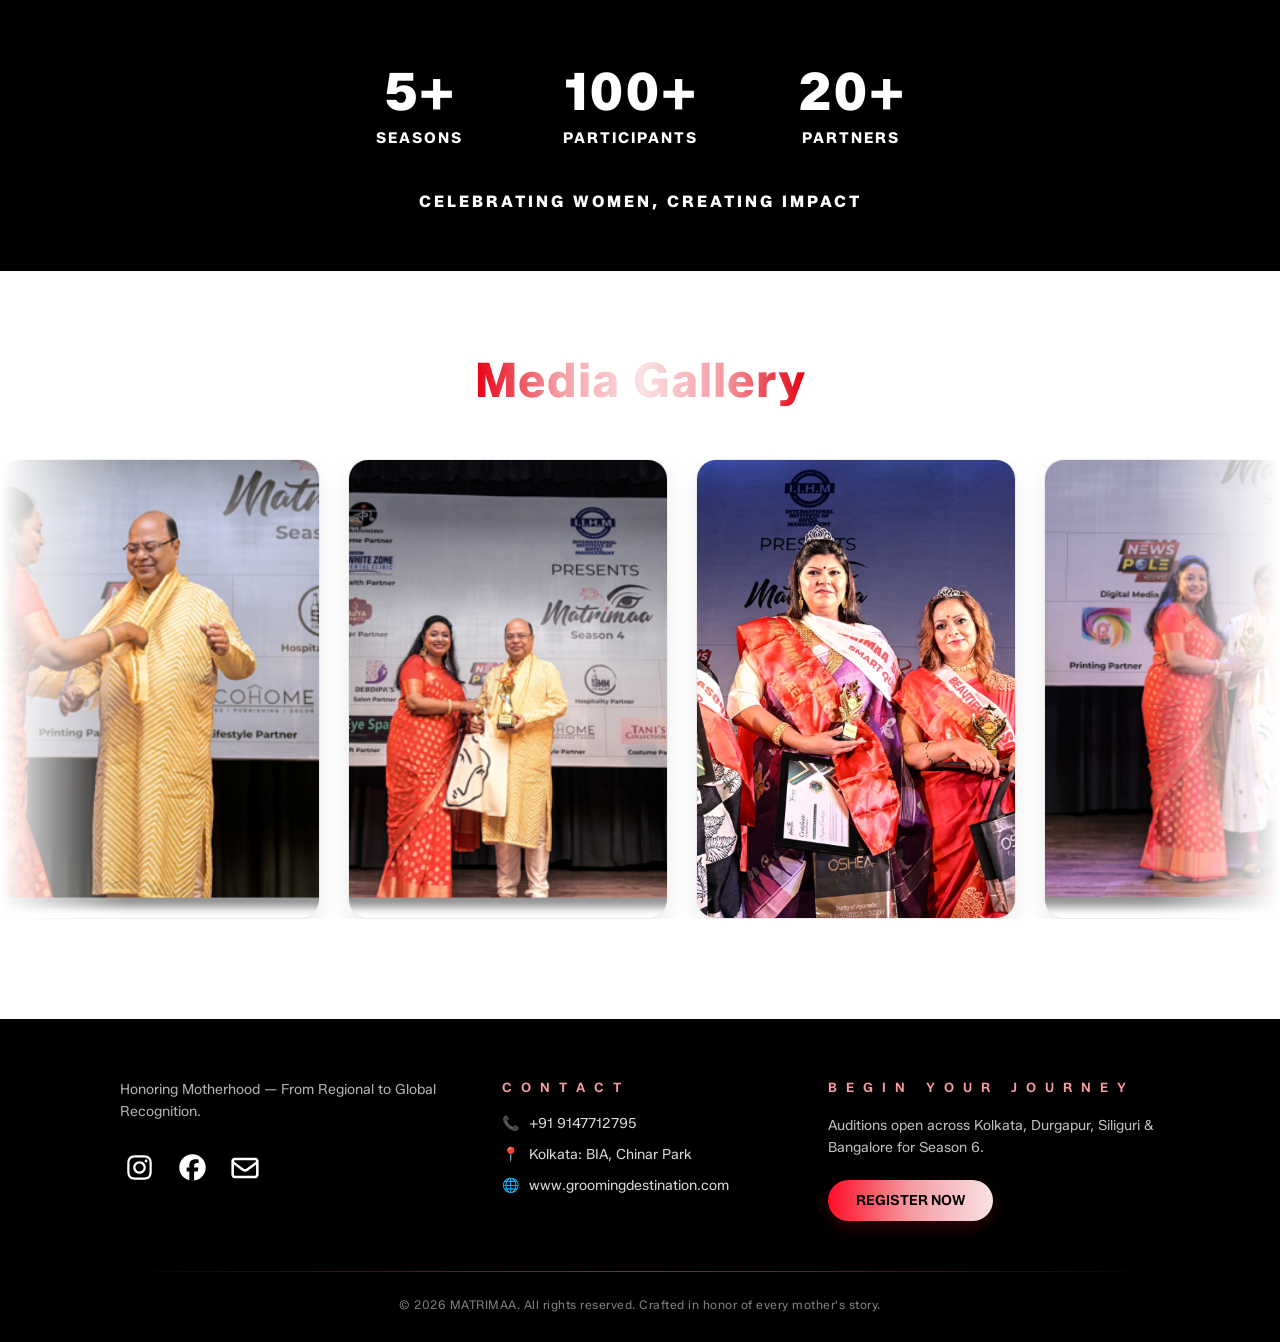
==== commit a48e8ccf: "Refactor code structure for improved readability and maintainability" ====
--- a/frontend/index.html
+++ b/frontend/index.html
@@ -34,50 +34,42 @@
         </div>
       </div>
 
-      <img
-        src="Flower.png"
-        class="bg-flower flower-left"
-        alt="Decorative Flower"
-      />
-
-      <img
-        src="Flower.png"
-        class="bg-flower flower-right"
-        alt="Decorative Flower"
-      />
-
-      <!-- Single Petals -->
-      <img src="single-petal.png" class="bg-petal petal-bl-1" alt="Petal" />
-      <img src="single-petal.png" class="bg-petal petal-bl-2" alt="Petal" />
-      <img src="single-petal.png" class="bg-petal petal-tr-1" alt="Petal" />
-      <img src="single-petal.png" class="bg-petal petal-tr-2" alt="Petal" />
-
-      <div id="body-txt">
-        <h1>A TRIBUTE TO</h1>
-        <h1>OUR ORIGIN</h1>
-      </div>
-
-      <div class="crown-float-wrapper">
-        <img src="big-crown.png" class="big-crown-img" alt="" />
-      </div>
-
-      <img src="Ellipse 9.png" class="podium-shadow" alt="" />
-
-      <div class="spl-btn-2">
-        <button type="button">START YOUR JOURNEY</button>
+      <div class="hero-container">
+        <div class="hero-left">
+          <img
+            src="matrimaaLogo.png"
+            class="hero-main-logo"
+            alt="Matrimaa Logo"
+          />
+          <h2 class="hero-tagline">
+            A tribute to our <span class="highlight-red">origin.</span>
+          </h2>
+          <div class="hero-cta">
+            <button type="button" class="spl-btn-journey">
+              START YOUR JOURNEY
+            </button>
+          </div>
+        </div>
+
+        <div class="hero-right">
+          <div class="pink-circle"></div>
+          <img
+            src="big-crown.png"
+            class="hero-crown-img"
+            alt="Matrimaa Crown"
+          />
+        </div>
       </div>
     </div>
 
-    <!-- Red Spotlight Background Section -->
     <div id="red-bg">
-      <!-- Glassmorphic Cards -->
       <div class="card card-top-left">
         <h4>STARTED</h4>
         <h2>2022</h2>
       </div>
 
       <div class="card card-top-right">
-        <h4>MENTOR</h4>
+        <h4>DIRECTOR</h4>
         <h2>TUHINAA PANDEY</h2>
       </div>
 
@@ -94,18 +86,15 @@
         <h2>KOLKATA</h2>
       </div>
 
-      <!-- Center Silhouette & Crown Container -->
       <div class="model-wrapper">
-        <img src="small-crown.png" class="head-crown" alt="Crown" />
         <img
-          src="woman-silhoutte.png"
+          src="mother.png"
           class="model-img"
-          alt="Model Silhouette"
+          alt="Mother"
         />
       </div>
     </div>
 
-    <!-- Dark Stats Section -->
     <div id="stats-section">
       <div class="stats-container">
         <div class="stat-item">
@@ -127,7 +116,6 @@
       <p class="stats-tagline">CELEBRATING WOMEN, CREATING IMPACT</p>
     </div>
 
-    <!-- Media Gallery Section -->
     <section id="gallery-section">
       <div class="gallery-header">
         <h2><span>Media Gallery</span></h2>
@@ -135,7 +123,6 @@
 
       <div class="marquee-container">
         <div class="marquee-track">
-          <!-- First Set of Cards -->
           <div class="gallery-card">
             <img src="image-1.png" alt="Felicitation Ceremony" />
           </div>
@@ -160,7 +147,6 @@
             <img src="image-6.png" alt="Grand Jury Panel" />
           </div>
 
-          <!-- Duplicate Set for Continuous Loop -->
           <div class="gallery-card">
             <img src="image-1.png" alt="Felicitation Ceremony" />
           </div>
@@ -190,15 +176,14 @@
 
     <footer id="footer-section">
       <div class="footer-container">
-        <!-- Column 1: Logo & Socials -->
         <div class="footer-col brand-col">
           <p class="footer-tagline">
             Honoring Motherhood — From Regional to Global Recognition.
           </p>
 
           <div class="social-links">
-            <a href="#" aria-label="Instagram"
-              ><svg
+            <a href="#" aria-label="Instagram">
+              <svg
                 xmlns="http://www.w3.org/2000/svg"
                 viewBox="0 0 640 640"
                 width="35"
@@ -211,8 +196,8 @@
               </svg>
             </a>
 
-            <a href="#" aria-label="Facebook"
-              ><svg
+            <a href="#" aria-label="Facebook">
+              <svg
                 xmlns="http://www.w3.org/2000/svg"
                 viewBox="0 0 640 640"
                 width="33"
@@ -224,8 +209,9 @@
                 />
               </svg>
             </a>
-            <a href="#" aria-label="mail"
-              ><svg
+
+            <a href="#" aria-label="mail">
+              <svg
                 xmlns="http://www.w3.org/2000/svg"
                 viewBox="0 0 640 640"
                 width="34"
@@ -240,10 +226,8 @@
           </div>
         </div>
 
-        <!-- Column 2: Contact Info -->
         <div class="footer-col contact-col">
           <h4>C O N T A C T</h4>
-
           <ul class="contact-list">
             <li><span class="icon">📞</span> +91 9147712795</li>
             <li><span class="icon">📍</span> Kolkata: BIA, Chinar Park</li>
@@ -251,15 +235,12 @@
           </ul>
         </div>
 
-        <!-- Column 3: Registration CTA -->
         <div class="footer-col cta-col">
           <h4>B E G I N &nbsp; Y O U R &nbsp; J O U R N E Y</h4>
-
           <p>
             Auditions open across Kolkata, Durgapur, Siliguri &amp; Bangalore
             for Season 6.
           </p>
-
           <button type="button" class="footer-btn">REGISTER NOW</button>
         </div>
       </div>
@@ -274,21 +255,13 @@
     </footer>
 
     <script>
-      const headCrown = document.querySelector(".head-crown");
       const navbar = document.querySelector("#navbar");
-      let isCrowned = false;
-
       window.addEventListener("scroll", () => {
         if (window.scrollY > 20) {
           navbar.classList.add("scrolled");
         } else {
           navbar.classList.remove("scrolled");
         }
-
-        if (!isCrowned && window.scrollY > 280) {
-          headCrown.classList.add("is-crowned");
-          isCrowned = true;
-        }
       });
     </script>
   </body>
--- a/frontend/styles.css
+++ b/frontend/styles.css
@@ -1,66 +1,42 @@
 * {
   margin: 0;
-
   padding: 0;
-
   box-sizing: border-box;
 }
 
+/* Main Hero Setup - Pure White Background */
 #main-bg {
   position: relative;
-
   min-height: 100vh;
-
   width: 100%;
-
-  background-image: url("bg-2.png");
-
-  background-size: cover;
-
-  background-position: center;
-
-  background-repeat: no-repeat;
-
-  display: flex;
-
+  background-color: #ffffff;
+  background-image: none;
+  display: flex;
   flex-direction: column;
-
   align-items: center;
-}
-
+  justify-content: center;
+  padding-top: 100px;
+  overflow: hidden;
+}
+
+/* Navbar */
 #navbar {
   position: fixed;
-
   top: 0;
-
   left: 50%;
-
   transform: translateX(-50%);
-
   z-index: 1000;
-
   width: 85%;
-
-  display: flex;
-
+  display: flex;
   justify-content: space-between;
-
   align-items: center;
-
   padding: 6px 18px;
-
   margin-top: 15px;
-
   border-radius: 40px;
-
   background-color: transparent;
-
   border: 1px solid transparent;
-
   backdrop-filter: blur(0px);
-
   -webkit-backdrop-filter: blur(0px);
-
   transition:
     background-color 0.4s ease-in-out,
     backdrop-filter 0.4s ease-in-out,
@@ -70,13 +46,9 @@
 
 #navbar.scrolled {
   background-color: rgba(245, 155, 162, 0.6);
-
   backdrop-filter: blur(16px);
-
   -webkit-backdrop-filter: blur(16px);
-
   border: 1px solid rgba(255, 255, 255, 0.35);
-
   box-shadow: 0 8px 24px rgba(0, 0, 0, 0.12);
 }
 
@@ -86,75 +58,47 @@
 
 #nav-buttons {
   display: flex;
-
   gap: 8px;
 }
 
 #nav-buttons button {
   font-family: "Zalando Sans", sans-serif;
-
   border: none;
-
   background: transparent;
-
   color: #000000;
-
   font-size: 15px;
-
   font-weight: 500;
-
   padding: 6px 16px;
-
   border-radius: 20px;
-
   cursor: pointer;
-
   transition: all 0.4s ease-in-out;
 }
 
 #nav-buttons button:hover {
   background-color: rgba(255, 255, 255, 0.6);
-
   color: #ed1b24;
 }
 
 .spl-btn button {
   border: none;
-
   background: linear-gradient(
     to right,
-
     #ff0d25 0%,
-
     #f59ba2 25%,
-
     #fae2e5 50%,
-
     #f59ba2 75%,
-
     #ff0d25 100%
   );
-
   background-size: 200% 100%;
-
   background-position: 0% 0%;
-
   color: #000000;
-
   font-size: 15px;
-
   font-weight: 500;
-
-  font-family: "Zalando Sans", sans-serif;
-
+  font-family: "Zalando Sans", sans-serif;
   padding: 10px 24px;
-
   border-radius: 50px;
-
   cursor: pointer;
-
   box-shadow: 0 6px 15px rgba(0, 0, 0, 0.15);
-
   transition:
     background-position 0.6s ease-in-out,
     transform 0.4s ease-in-out,
@@ -163,194 +107,184 @@
 
 .spl-btn button:hover {
   background-position: 100% 0%;
-
   transform: scale(1.05);
-
   box-shadow: 0 8px 20px rgba(237, 27, 36, 0.3);
 }
 
-#body-txt {
-  position: relative;
-
-  z-index: 1;
-}
-
-h1 {
-  font-size: 110px;
-
-  line-height: 0.1;
-
-  font-family: "Zalando Sans", sans-serif;
-
-  color: #fffefe;
-
-  text-shadow: 0px 8px 10px rgba(0, 0, 0, 0.15);
-
-  margin-top: 140px;
-
-  text-align: center;
-}
-
-.podium-shadow {
-  position: absolute;
-
-  top: 53%;
-
-  width: 380px;
-
+/* Hero Section Layout */
+.hero-container {
+  width: 90%;
+  max-width: 1200px;
+  display: flex;
+  align-items: center;
+  justify-content: space-between;
+  margin: auto;
+  padding: 40px 20px;
+  gap: 40px;
+}
+
+.hero-left {
+  flex: 1;
+  display: flex;
+  flex-direction: column;
+  align-items: flex-start;
+  max-width: 550px;
+}
+
+.hero-main-logo {
+  width: 600px;
+  max-width: 100%;
   height: auto;
-
-  pointer-events: none;
-}
-
-/* Stage Crown with Hover & Scroll Animation */
-
-.big-crown-img {
-  position: absolute;
-
-  top: 26%;
-
-  left: 50%;
-
-  transform: translateX(-50%);
-
-  width: 300px;
-
-  height: auto;
-
-  z-index: 12;
-
-  pointer-events: none;
-
-  animation: crownDropBounce linear forwards;
-
-  animation-timeline: scroll(root);
-
-  animation-range: 0px 350px;
-}
-
-@keyframes crownDropBounce {
-  0% {
-    transform: translate(-50%, 0) scale(1) rotate(0deg);
-  }
-
-  80% {
-    transform: translate(-62%, 450px) scale(0.473) rotate(-2deg);
-  }
-
-  90% {
-    transform: translate(-58%, 432px) scale(0.48) rotate(-3deg);
-  }
-
-  100% {
-    transform: translate(-58.4%, 436px) scale(0.473) rotate(-3deg);
-  }
-}
-
-.spl-btn-2 button {
+  transform: translateX(-11%);
+}
+
+.hero-tagline {
+  font-family: "Zalando Sans", sans-serif;
+  font-size: 36px;
+  font-weight: 700;
+  color: #000000;
+  margin-bottom: 35px;
+  line-height: 1.25;
+}
+
+.hero-tagline .highlight-red {
+  color: #ed1b24;
+  font-weight: 800;
+}
+
+.spl-btn-journey {
   border: none;
-
   background: linear-gradient(
     to right,
-
     #ff0d25 0%,
-
     #f59ba2 25%,
-
     #fae2e5 50%,
-
     #f59ba2 75%,
-
     #ff0d25 100%
   );
-
   background-size: 200% 100%;
-
   background-position: 0% 0%;
-
   color: #000000;
-
   font-size: 15px;
-
   font-weight: 500;
-
-  font-family: "Zalando Sans", sans-serif;
-
-  padding: 13px 28px;
-
+  font-family: "Zalando Sans", sans-serif;
+  padding: 10px 24px;
   border-radius: 50px;
-
   cursor: pointer;
-
   box-shadow: 0 6px 15px rgba(0, 0, 0, 0.15);
-
   transition:
     background-position 0.6s ease-in-out,
     transform 0.4s ease-in-out,
     box-shadow 0.4s ease-in-out;
-
-  margin-top: 230px;
-}
-
-.spl-btn-2 button:hover {
+}
+
+.spl-btn-journey:hover {
   background-position: 100% 0%;
-
   transform: scale(1.05);
-
   box-shadow: 0 8px 20px rgba(237, 27, 36, 0.3);
 }
 
+.hero-right {
+  flex: 1;
+  position: relative;
+  display: flex;
+  align-items: center;
+  justify-content: center;
+  padding-bottom: 40px;
+}
+
+/* Base Shadow below the Crown */
+.hero-right::after {
+  content: "";
+  position: absolute;
+  bottom: 10px;
+  width: 260px;
+  height: 20px;
+  background: radial-gradient(
+    ellipse at center,
+    rgba(0, 0, 0, 0.3) 0%,
+    rgba(0, 0, 0, 0) 70%
+  );
+  border-radius: 50%;
+  z-index: 1;
+  animation: floatShadow 4s ease-in-out infinite;
+}
+
+.pink-circle {
+  width: 573px;
+  height: 495px;
+  border-radius: 50%;
+  background: radial-gradient(
+    circle,
+    rgba(245, 155, 162, 0.4) 0%,
+    rgba(250, 226, 229, 0.35) 45%,
+    rgba(255, 255, 255, 0) 70%
+  );
+  position: absolute;
+  z-index: 1;
+}
+
+/* Floating Animations */
+@keyframes floatCrown {
+  0%,
+  100% {
+    transform: translateY(0);
+  }
+  50% {
+    transform: translateY(-18px);
+  }
+}
+
+@keyframes floatShadow {
+  0%,
+  100% {
+    transform: scale(1);
+    opacity: 0.8;
+  }
+  50% {
+    transform: scale(0.7);
+    opacity: 0.35;
+  }
+}
+
+.hero-crown-img {
+  width: 100%;
+  max-width: 460px;
+  height: auto;
+  position: relative;
+  z-index: 2;
+  filter: drop-shadow(0 10px 20px rgba(0, 0, 0, 0.12));
+  animation: floatCrown 4s ease-in-out infinite;
+}
+
 /* Red Spotlight Container */
-
 #red-bg {
   position: relative;
-
   width: 90%;
-
   max-width: 1200px;
-
   height: 620px;
-
-  margin: -40px auto 60px;
-
+  margin: 20px auto 60px;
   border-radius: 35px;
-
   background-image: url("red-bg.png");
-
   background-size: cover;
-
   background-position: center;
-
   overflow: hidden;
-
   z-index: 10;
 }
 
 /* Translucent Glassmorphic Cards */
-
 .card {
   font-family: "Zalando Sans", sans-serif;
-
   position: absolute;
-
   background: rgba(255, 255, 255, 0.12);
-
   backdrop-filter: blur(12px);
-
   -webkit-backdrop-filter: blur(12px);
-
   border: 1px solid rgba(255, 255, 255, 0.2);
-
   border-radius: 20px;
-
   padding: 20px 30px;
-
   color: #ffffff;
-
   z-index: 10;
-
   cursor: pointer;
-
   transition:
     transform 0.3s ease-in-out,
     background-color 0.3s ease-in-out,
@@ -359,25 +293,17 @@
 
 .card:hover {
   transform: scale(1.06);
-
   background: rgba(255, 255, 255, 0.2);
-
   box-shadow: 0 12px 24px rgba(0, 0, 0, 0.25);
-
   z-index: 15;
 }
 
 .card-top-left {
-  top: 110px;
-
-  left: 120px;
-
-  width: 300px;
-
-  height: 120px;
-
+  top: 120px;
+  left: 80px;
+  width: 280px;
+  height: 110px;
   text-align: center;
-
   line-height: 1.5;
 }
 
@@ -386,17 +312,12 @@
 }
 
 .card-top-right {
-  top: 90px;
-
-  right: 180px;
-
-  width: 300px;
-
-  height: 150px;
-
+  top: 120px;
+  right: 80px;
+  width: 280px;
+  height: 130px;
   text-align: center;
-
-  line-height: 1.5;
+  line-height: 1.2;
 }
 
 .card-top-right h4 {
@@ -405,15 +326,10 @@
 
 .card-bottom-left {
   bottom: 100px;
-
   left: 70px;
-
-  width: 300px;
-
-  height: 160px;
-
+  width: 280px;
+  height: 120px;
   line-height: 1.5;
-
   text-align: center;
 }
 
@@ -422,14 +338,10 @@
 }
 
 .card-bottom-right {
-  bottom: 130px;
-
-  right: 80px;
-
-  width: 300px;
-
+  bottom: 100px;
+  right: 70px;
+  width: 280px;
   text-align: center;
-
   line-height: 1.5;
 }
 
@@ -439,71 +351,47 @@
 
 .card h4 {
   font-size: 15px;
-
   font-weight: 500;
-
   letter-spacing: 1.5px;
-
   margin-bottom: 4px;
 }
 
 .card h2 {
   font-size: 26px;
-
   font-weight: 800;
-
   letter-spacing: 1px;
 }
 
 .card-bottom-left h2 {
   font-size: 18px;
-
   font-weight: 400;
-
   line-height: 1.3;
 }
 
 .card-bottom-left strong {
   font-weight: 800;
-
   font-size: 22px;
 }
-
-/* Model Silhouette Layout */
 
 .model-wrapper {
   position: absolute;
-
-  bottom: 0;
-
-  left: 50%;
-
+  bottom: -18px;
+  left: 49%;
   transform: translateX(-50%);
-
   height: 95%;
-
-  display: flex;
-
+  display: flex;
   justify-content: center;
-
   z-index: 2;
-
   pointer-events: none;
 }
 
 .model-img {
   height: 100%;
-
   width: auto;
-
   object-fit: contain;
-
   mix-blend-mode: screen;
-
   pointer-events: auto;
-
   cursor: pointer;
-
   transition:
     filter 0.4s ease-in-out,
     transform 0.4s ease-in-out;
@@ -512,165 +400,27 @@
 .model-img:hover {
   filter: drop-shadow(0 0 20px rgba(255, 255, 255, 0.8))
     drop-shadow(0 0 45px rgba(255, 133, 133, 0.7));
-
   transform: scale(1.02);
 }
 
-.head-crown {
-  position: absolute;
-
-  top: -9px;
-
-  left: 40%;
-
-  width: 142px;
-
-  height: auto;
-
-  z-index: 3;
-
-  opacity: 0;
-
-  transition: opacity 0.4s ease-in-out;
-}
-
-.head-crown.is-crowned {
-  opacity: 1;
-}
-
-/* Decorative Background Flowers */
-
-.bg-flower {
-  position: absolute;
-
-  z-index: 0;
-
-  pointer-events: none;
-
-  opacity: 1;
-
-  filter: drop-shadow(0 4px 15px rgba(237, 27, 36, 0.15));
-}
-
-.flower-left {
-  width: 110px;
-
-  height: auto;
-
-  top: 9%;
-
-  left: 27%;
-
-  transform: rotate(-25deg);
-}
-
-.flower-right {
-  width: 150px;
-
-  height: auto;
-
-  top: 46%;
-
-  right: 20%;
-
-  transform: rotate(148deg);
-}
-
-/* Decorative Single Petals */
-
-.bg-petal {
-  position: absolute;
-
-  z-index: 0;
-
-  pointer-events: none;
-
-  filter: drop-shadow(0 2px 10px rgba(237, 27, 36, 0.2));
-}
-
-/* Bottom-Left Petal Pair */
-
-.petal-bl-1 {
-  width: 16px;
-
-  height: auto;
-
-  top: 49%;
-
-  left: 25.5%;
-
-  transform: rotate(215deg);
-}
-
-.petal-bl-2 {
-  width: 27px;
-
-  height: auto;
-
-  top: 49%;
-
-  left: 26.8%;
-
-  transform: rotate(177deg);
-}
-
-/* Top-Right Petal Pair */
-
-.petal-tr-1 {
-  width: 16px;
-
-  height: auto;
-
-  top: 12%;
-
-  right: 26.3%;
-
-  transform: rotate(-25deg);
-}
-
-.petal-tr-2 {
-  width: 27px;
-
-  height: auto;
-
-  top: 9%;
-
-  right: 24%;
-
-  transform: rotate(24deg);
-}
-
 /* Dark Stats Section */
-
 #stats-section {
   width: 100%;
-
   background-color: #000000;
-
   color: #ffffff;
-
   padding: 60px 20px;
-
-  display: flex;
-
+  display: flex;
   flex-direction: column;
-
   align-items: center;
-
   font-family: "Zalando Sans", sans-serif;
 }
 
 .stats-container {
   display: flex;
-
   justify-content: center;
-
   gap: 100px;
-
   max-width: 1000px;
-
   width: 100%;
-
   margin-bottom: 45px;
 }
 
@@ -680,131 +430,85 @@
 
 .stat-item h2 {
   font-size: 52px;
-
   font-weight: 800;
-
   letter-spacing: 1px;
-
   margin-bottom: 6px;
 }
 
 .stat-item p {
   font-size: 15px;
-
   font-weight: 700;
-
   letter-spacing: 2px;
 }
 
 .stats-tagline {
   font-size: 16px;
-
   font-weight: 800;
-
   letter-spacing: 3px;
-
   text-transform: uppercase;
-
   text-align: center;
 }
 
-/* ==========================================
-
-   IMPACT & MEDIA GALLERY SECTION (AUTO MARQUEE)
-
-   ========================================== */
-
+/* Impact & Media Gallery Section */
 #gallery-section {
   width: 100%;
-
   background-color: #ffffff;
-
   padding: 80px 0 100px;
-
   overflow: hidden;
-
   font-family: "Zalando Sans", sans-serif;
 }
 
 .gallery-header {
   text-align: center;
-
   margin-bottom: 50px;
 }
 
 .gallery-header h2 {
   color: #000000;
-
   font-size: 48px;
-
   font-weight: 700;
-
   letter-spacing: 1px;
 }
 
 .gallery-header h2 span {
   font-family: "Zalando Sans", sans-serif;
-
   background: linear-gradient(
     to right,
-
     #e60012 0%,
-
     #f59ba2 25%,
-
     #fae2e5 50%,
-
     #f59ba2 75%,
-
     #e60012 100%
   );
-
   -webkit-background-clip: text;
-
   -webkit-text-fill-color: transparent;
 }
-
-/* Infinite Marquee Layout */
 
 .marquee-container {
   width: 100%;
-
   overflow: hidden;
-
-  display: flex;
-
+  display: flex;
   position: relative;
-
   mask-image: linear-gradient(
     to right,
-
     transparent,
     black 10%,
-
     black 90%,
-
     transparent
   );
-
   -webkit-mask-image: linear-gradient(
     to right,
-
     transparent,
     black 10%,
-
     black 90%,
-
     transparent
   );
 }
 
 .marquee-track {
   display: flex;
-
   gap: 28px;
-
   width: max-content;
-
   animation: marqueeContinuous 30s linear infinite;
 }
 
@@ -816,33 +520,21 @@
   0% {
     transform: translateX(0);
   }
-
   100% {
     transform: translateX(-50%);
   }
 }
 
-/* Gallery Cards */
-
 .gallery-card {
   position: relative;
-
   width: 320px;
-
   height: 460px;
-
   flex-shrink: 0;
-
   border-radius: 20px;
-
   overflow: hidden;
-
   border: 1px solid rgba(0, 0, 0, 0.08);
-
   background: #ffffff;
-
   box-shadow: 0 10px 25px rgba(0, 0, 0, 0.08);
-
   transition:
     transform 0.4s ease,
     border-color 0.4s ease,
@@ -851,245 +543,55 @@
 
 .gallery-card:hover {
   transform: translateY(-8px);
-
   border-color: rgba(245, 155, 162, 0.8);
-
   box-shadow: 0 16px 35px rgba(237, 27, 36, 0.2);
 }
 
 .gallery-card img {
   width: 100%;
-
   height: 100%;
-
   object-fit: cover;
-
   object-position: center;
-
   display: block;
 }
 
-/* Dark Gradient Card Caption Overlay */
-
-.card-overlay {
-  position: absolute;
-
-  inset: 0;
-
-  background: linear-gradient(
-    to top,
-
-    rgba(0, 0, 0, 0.85) 0%,
-
-    rgba(0, 0, 0, 0.2) 40%,
-
-    transparent 100%
-  );
-
-  display: flex;
-
-  align-items: flex-end;
-
-  padding: 24px;
-}
-
-.card-overlay p {
-  color: #ffffff;
-
-  font-size: 19px;
-
-  font-weight: 400;
-
-  font-style: normal;
-
-  font-family: "Zalando Sans", sans-serif;
-
-  letter-spacing: 0.5px;
-
-  margin: 0;
-
-  text-shadow: 0 2px 4px rgba(0, 0, 0, 0.6);
-}
-
-/* Mobile Responsiveness */
-
-@media screen and (max-width: 768px) {
-  #gallery-section {
-    padding: 50px 0 60px;
-  }
-
-  .gallery-header h2 {
-    font-size: 32px;
-  }
-
-  .gallery-card {
-    width: 240px;
-
-    height: 350px;
-  }
-
-  .card-overlay p {
-    font-size: 16px;
-  }
-}
-
-/* ==========================================
-
-   FOOTER & SPONSORS SECTION (THEME MATCHED)
-
-   ========================================== */
-
+/* Footer Section */
 #footer-section {
   width: 100%;
-
   background-color: #000000;
-
   color: #ffffff;
-
   padding: 60px 0 30px;
-
-  font-family: "Zalando Sans", sans-serif;
-
+  font-family: "Zalando Sans", sans-serif;
   overflow: hidden;
 }
-
-.sponsors-header {
-  text-align: center;
-
-  margin-bottom: 25px;
-}
-
-.sponsors-header h2 {
-  font-size: 20px;
-
-  letter-spacing: 4px;
-
-  font-weight: 500;
-
-  color: #f59ba2;
-
-  text-transform: uppercase;
-
-  font-style: normal;
-}
-
-/* Sponsors Marquee */
-
-.sponsors-marquee-container {
-  width: 100%;
-
-  overflow: hidden;
-
-  display: flex;
-
-  margin-bottom: 60px;
-
-  mask-image: linear-gradient(
-    to right,
-
-    transparent,
-    black 15%,
-
-    black 85%,
-
-    transparent
-  );
-
-  -webkit-mask-image: linear-gradient(
-    to right,
-
-    transparent,
-    black 15%,
-
-    black 85%,
-
-    transparent
-  );
-}
-
-.sponsors-marquee-track {
-  display: flex;
-
-  align-items: center;
-
-  gap: 40px;
-
-  width: max-content;
-
-  animation: marqueeContinuous 25s linear infinite;
-}
-
-.sponsors-marquee-track span {
-  font-size: 22px;
-
-  font-weight: 400;
-
-  color: black;
-
-  white-space: nowrap;
-}
-
-.sponsors-marquee-track .star-icon {
-  color: #f59ba2;
-
-  font-style: normal;
-
-  font-size: 14px;
-}
-
-/* Main Grid Layout */
 
 .footer-container {
   max-width: 1100px;
-
   margin: 0 auto;
-
   padding: 0 30px;
-
   display: grid;
-
   grid-template-columns: 1.2fr 1fr 1.2fr;
-
   gap: 50px;
-
   align-items: start;
 }
 
 .footer-col h4 {
   font-size: 13px;
-
   letter-spacing: 3px;
-
   font-weight: 600;
-
   color: #f59ba2;
-
   margin-bottom: 20px;
-
-  font-style: normal;
-}
-
-/* Column 1: Brand */
-
-.brand-col .footer-logo img {
-  width: 150px;
-
-  margin-bottom: 15px;
 }
 
 .footer-tagline {
   font-size: 14px;
-
   line-height: 1.6;
-
   color: rgba(255, 255, 255, 0.7);
-
   margin-bottom: 25px;
 }
 
 .social-links {
   display: flex;
-
   gap: 15px;
 }
 
@@ -1106,35 +608,23 @@
 
 .social-links a:hover {
   border-color: #f59ba2;
-
   color: #f59ba2;
-
   background: rgba(255, 255, 255, 0.1);
-
   transform: translateY(-3px);
 }
-
-/* Column 2: Contact */
 
 .contact-list {
   list-style: none;
-
   padding: 0;
-
   margin: 0;
 }
 
 .contact-list li {
   font-size: 14px;
-
   color: rgba(255, 255, 255, 0.85);
-
   margin-bottom: 14px;
-
-  display: flex;
-
+  display: flex;
   align-items: center;
-
   gap: 10px;
 }
 
@@ -1142,55 +632,33 @@
   color: #f59ba2;
 }
 
-/* Column 3: CTA Button */
-
 .cta-col p {
   font-size: 14px;
-
   line-height: 1.6;
-
   color: rgba(255, 255, 255, 0.75);
-
   margin-bottom: 20px;
 }
 
 .footer-btn {
   border: none;
-
   background: linear-gradient(
     to right,
-
     #ff0d25 0%,
-
     #f59ba2 25%,
-
     #fae2e5 50%,
-
     #f59ba2 75%,
-
     #ff0d25 100%
   );
-
   background-size: 200% 100%;
-
   background-position: 0% 0%;
-
   color: #000000;
-
   font-size: 14px;
-
   font-weight: 600;
-
-  font-family: "Zalando Sans", sans-serif;
-
+  font-family: "Zalando Sans", sans-serif;
   padding: 12px 28px;
-
   border-radius: 50px;
-
   cursor: pointer;
-
   box-shadow: 0 6px 15px rgba(237, 27, 36, 0.2);
-
   transition:
     background-position 0.6s ease-in-out,
     transform 0.4s ease-in-out,
@@ -1199,54 +667,77 @@
 
 .footer-btn:hover {
   background-position: 100% 0%;
-
   transform: scale(1.05);
-
   box-shadow: 0 8px 20px rgba(237, 27, 36, 0.4);
 }
-
-/* Bottom Bar */
 
 .footer-bottom {
   max-width: 1100px;
-
   margin: 50px auto 0;
-
   padding: 0 30px;
-
   text-align: center;
 }
 
 .footer-divider {
   border: 0;
-
   height: 1px;
-
   background: linear-gradient(
     to right,
-
     transparent,
     rgba(245, 155, 162, 0.4),
     transparent
   );
-
   margin-bottom: 25px;
 }
 
 .footer-bottom p {
   font-size: 12px;
-
   color: rgba(255, 255, 255, 0.5);
-
   letter-spacing: 0.5px;
 }
 
-/* Mobile Responsiveness */
-
-@media screen and (max-width: 768px) {
+/* Responsive Styles */
+@media screen and (max-width: 900px) {
+  .hero-container {
+    flex-direction: column;
+    text-align: center;
+    padding-top: 40px;
+  }
+
+  .hero-left {
+    align-items: center;
+    max-width: 100%;
+  }
+
+  .pink-circle {
+    width: 300px;
+    height: 300px;
+  }
+
+  .hero-crown-img {
+    max-width: 340px;
+  }
+
+  .hero-right::after {
+    width: 180px;
+    bottom: 5px;
+  }
+
   .footer-container {
     grid-template-columns: 1fr;
-
     gap: 35px;
   }
-}
+
+  #gallery-section {
+    padding: 50px 0 60px;
+  }
+
+  .gallery-header h2 {
+    font-size: 32px;
+  }
+
+  .gallery-card {
+    width: 240px;
+    height: 350px;
+  }
+}
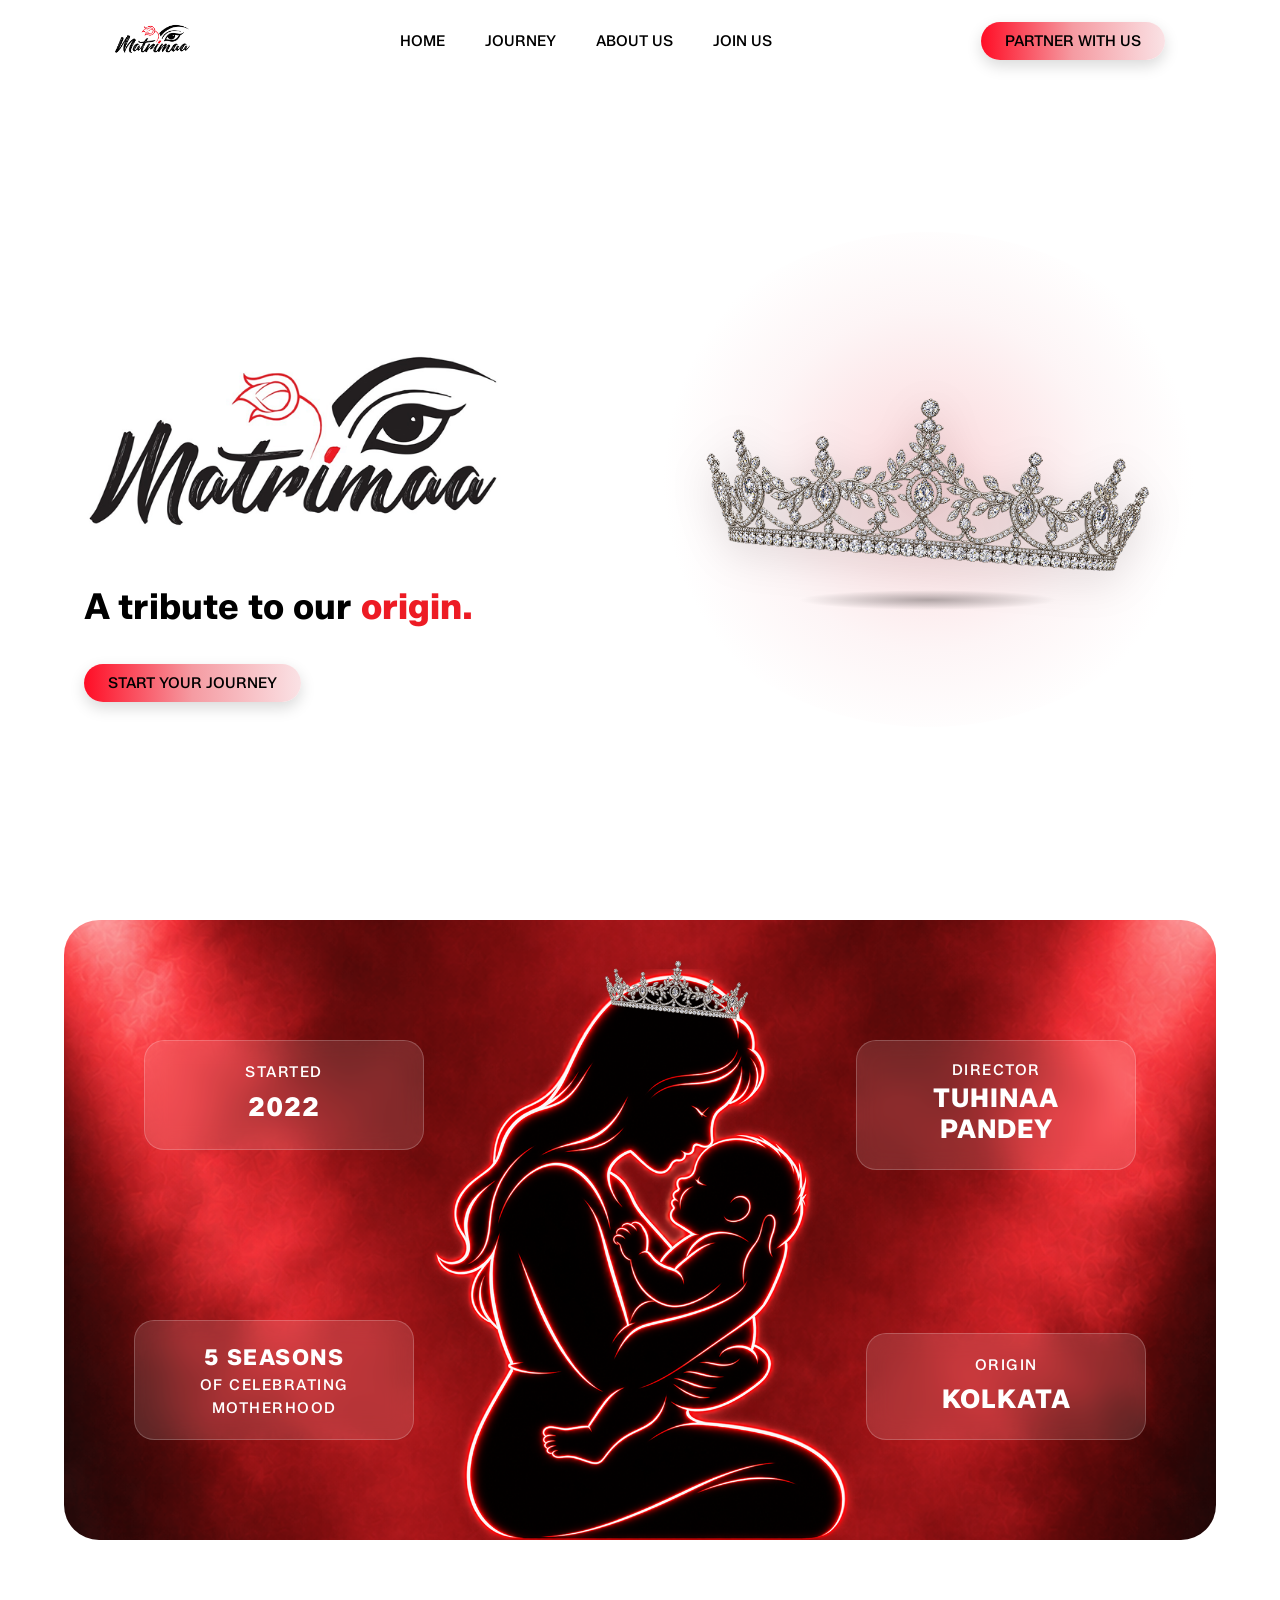
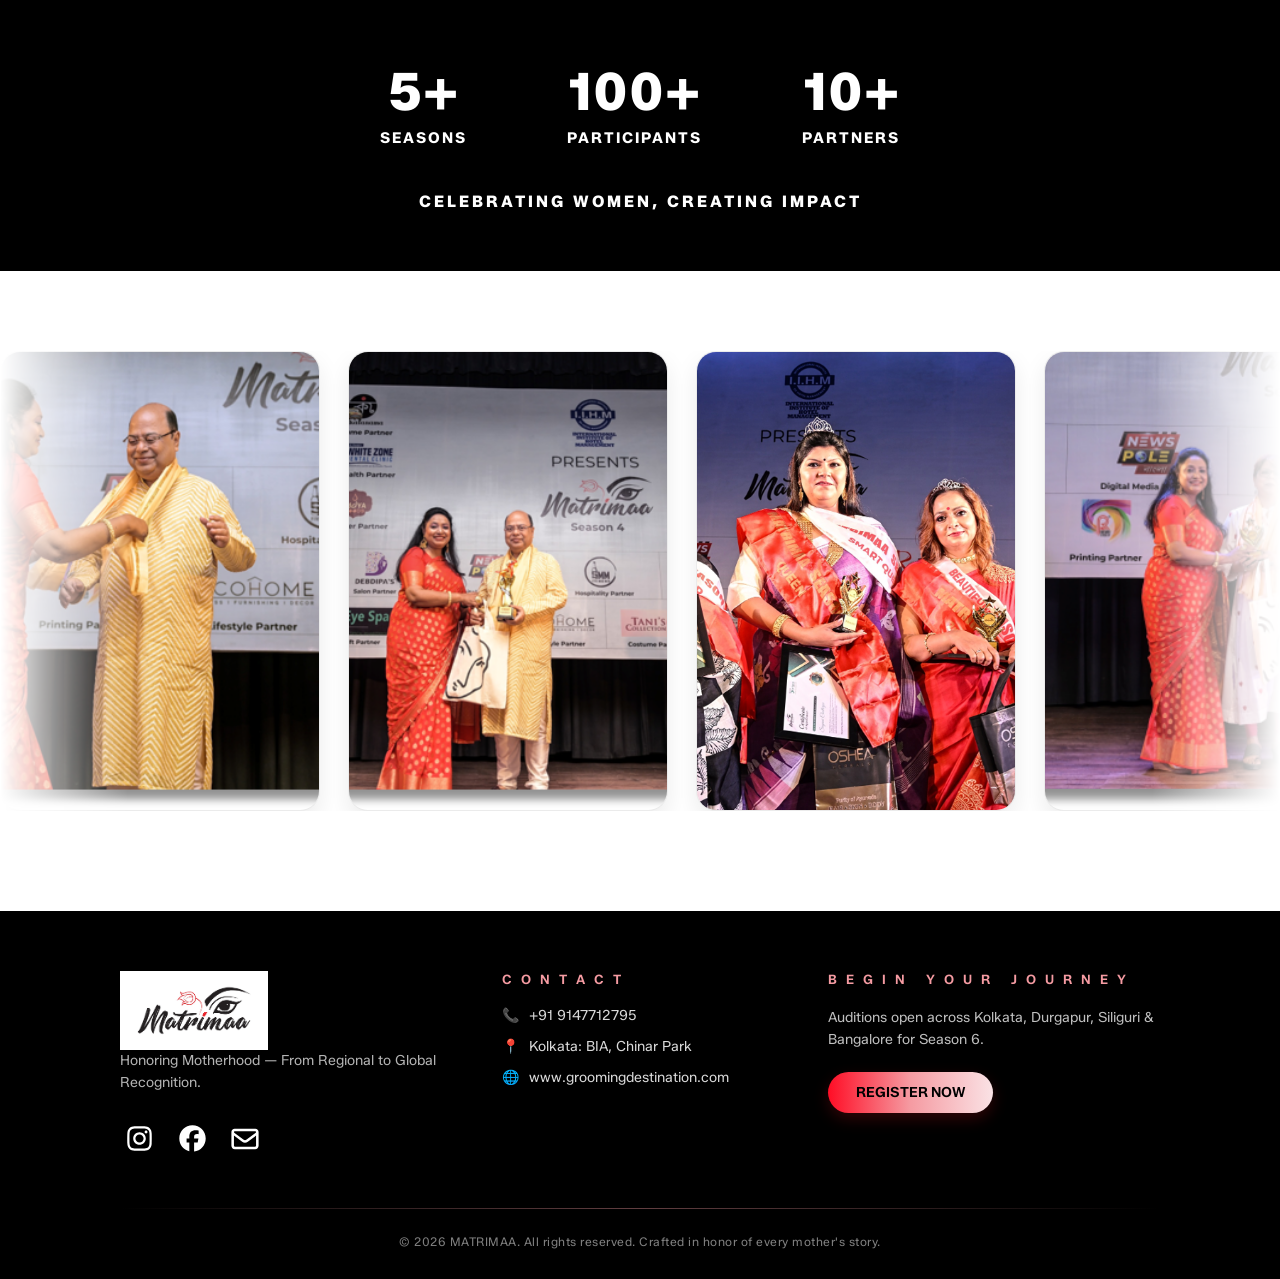
==== commit d117057f: "Add crown image and implement fade-in effect; update footer logo and partner count" ====
--- a/frontend/index.html
+++ b/frontend/index.html
@@ -87,11 +87,8 @@
       </div>
 
       <div class="model-wrapper">
-        <img
-          src="mother.png"
-          class="model-img"
-          alt="Mother"
-        />
+        <img src="mother.png" class="model-img" alt="Mother" />
+        <img src="small-crown.png" class="mother-crown" alt="Crown" />
       </div>
     </div>
 
@@ -108,7 +105,7 @@
         </div>
 
         <div class="stat-item">
-          <h2>20+</h2>
+          <h2>10+</h2>
           <p>PARTNERS</p>
         </div>
       </div>
@@ -117,10 +114,6 @@
     </div>
 
     <section id="gallery-section">
-      <div class="gallery-header">
-        <h2><span>Media Gallery</span></h2>
-      </div>
-
       <div class="marquee-container">
         <div class="marquee-track">
           <div class="gallery-card">
@@ -177,6 +170,9 @@
     <footer id="footer-section">
       <div class="footer-container">
         <div class="footer-col brand-col">
+          <div class="footer-logo">
+            <img src="matrimaaLogo.png" alt="matrimaa logo" />
+          </div>
           <p class="footer-tagline">
             Honoring Motherhood — From Regional to Global Recognition.
           </p>
@@ -263,6 +259,25 @@
           navbar.classList.remove("scrolled");
         }
       });
+
+      // Crown Fade-in Observer
+      const redBg = document.querySelector("#red-bg");
+      const crown = document.querySelector(".mother-crown");
+
+      const observer = new IntersectionObserver(
+        (entries) => {
+          entries.forEach((entry) => {
+            if (entry.isIntersecting) {
+              crown.classList.add("visible");
+            }
+          });
+        },
+        { threshold: 0.3 },
+      );
+
+      if (redBg) {
+        observer.observe(redBg);
+      }
     </script>
   </body>
 </html>
--- a/frontend/styles.css
+++ b/frontend/styles.css
@@ -590,6 +590,12 @@
   margin-bottom: 25px;
 }
 
+.footer-logo img {
+  width: 148px; 
+  height: auto;
+  display: block;
+}
+
 .social-links {
   display: flex;
   gap: 15px;
@@ -741,3 +747,43 @@
     height: 350px;
   }
 }
+
+/* .mother-crown {
+  position: absolute;
+  top: -3%;
+  left: 59%;
+  transform: translateX(-50%) rotate(8deg) scale(0.85);
+  width: 155px;
+  opacity: 0;
+  pointer-events: auto;
+  z-index: 5;
+  transition:
+    opacity 2s ease-in-out,
+    transform 2s ease-in-out;
+}
+
+.mother-crown.visible {
+  opacity: 1;
+  transform: translateX(-50%) rotate(8deg) scale(1);
+} */
+
+.mother-crown {
+  position: absolute;
+  top: -10px;
+  left: 59%;
+  width: 153px;
+  opacity: 0;
+  pointer-events: auto;
+  z-index: 5;
+  transform: translateX(-50%) rotate(5deg) scale(0.85);
+  transition:
+    opacity 1.5s ease-out,
+    transform 2.5s cubic-bezier(0.25, 1, 0.5, 1),
+    top 2.5s cubic-bezier(0.25, 1, 0.5, 1);
+}
+
+.mother-crown.visible {
+  opacity: 1;
+  top: -3%;
+  transform: translateX(-50%) rotate(5deg) scale(1);
+}
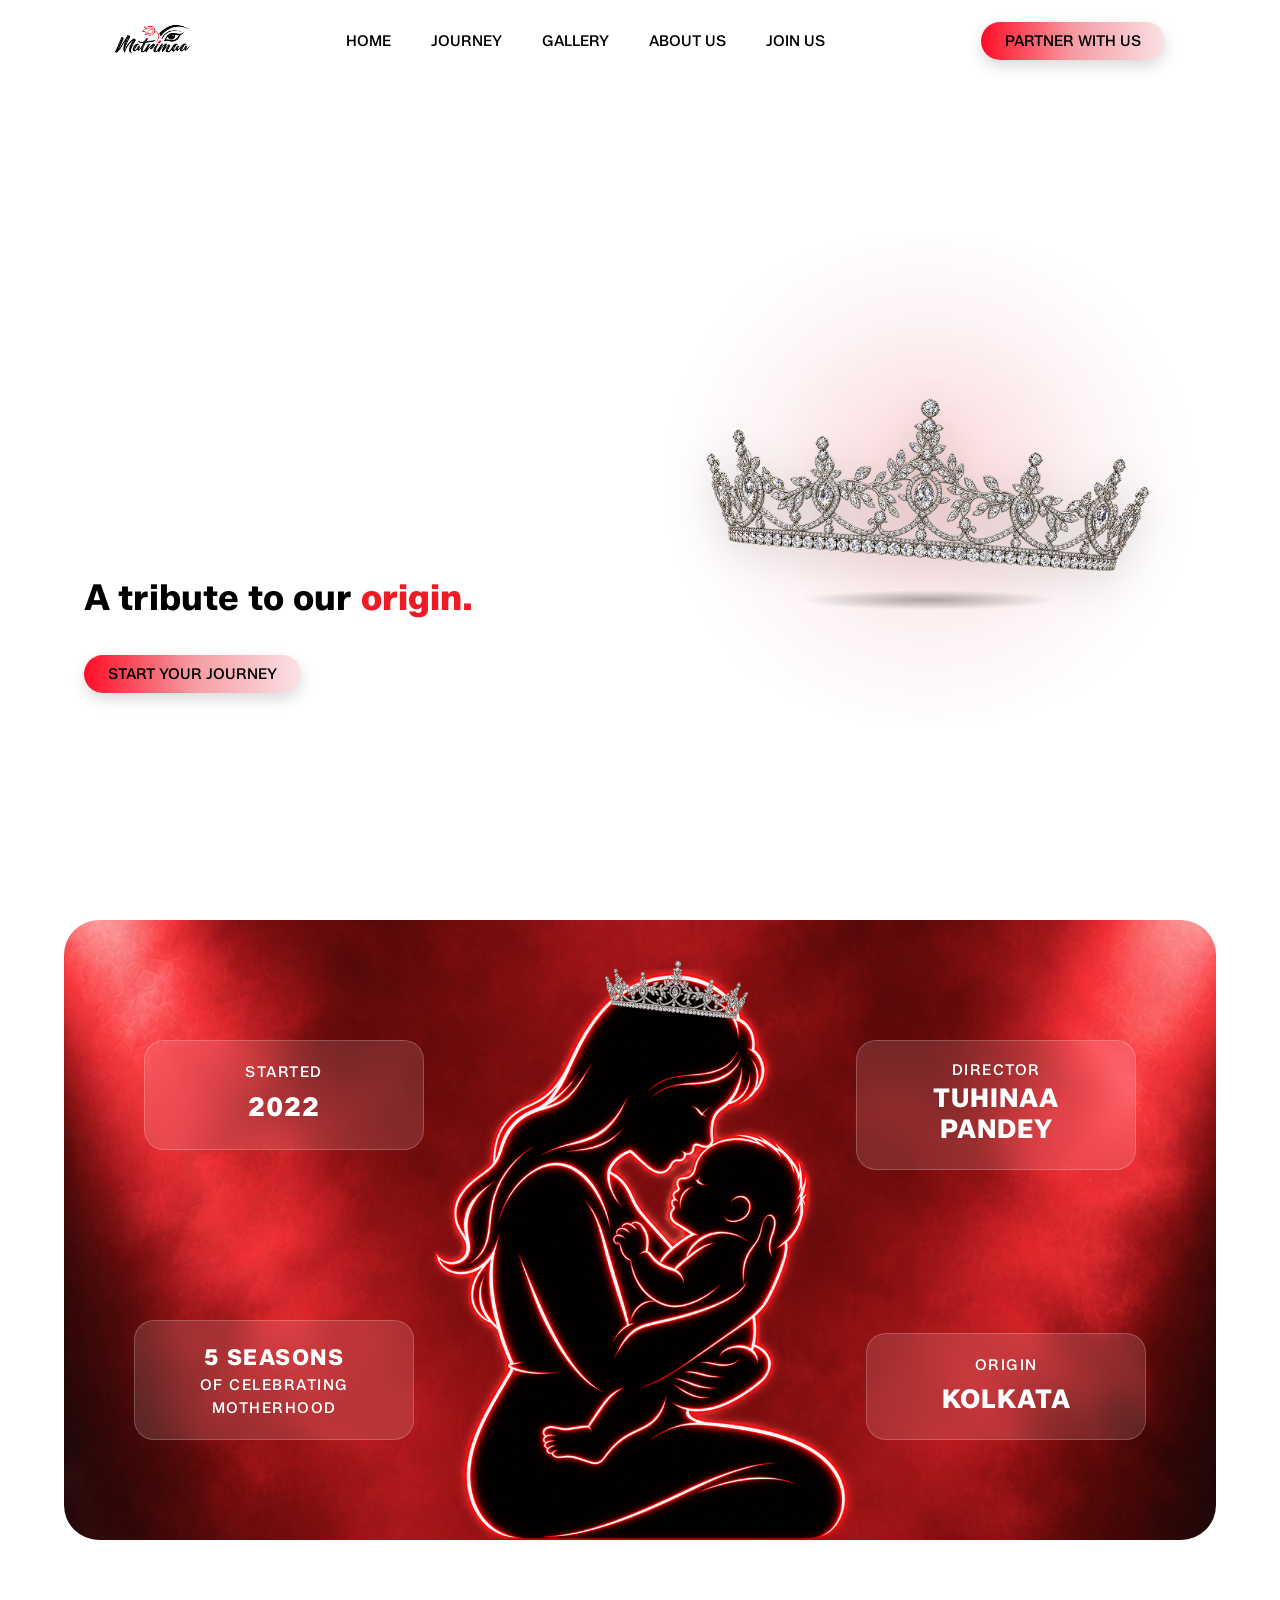
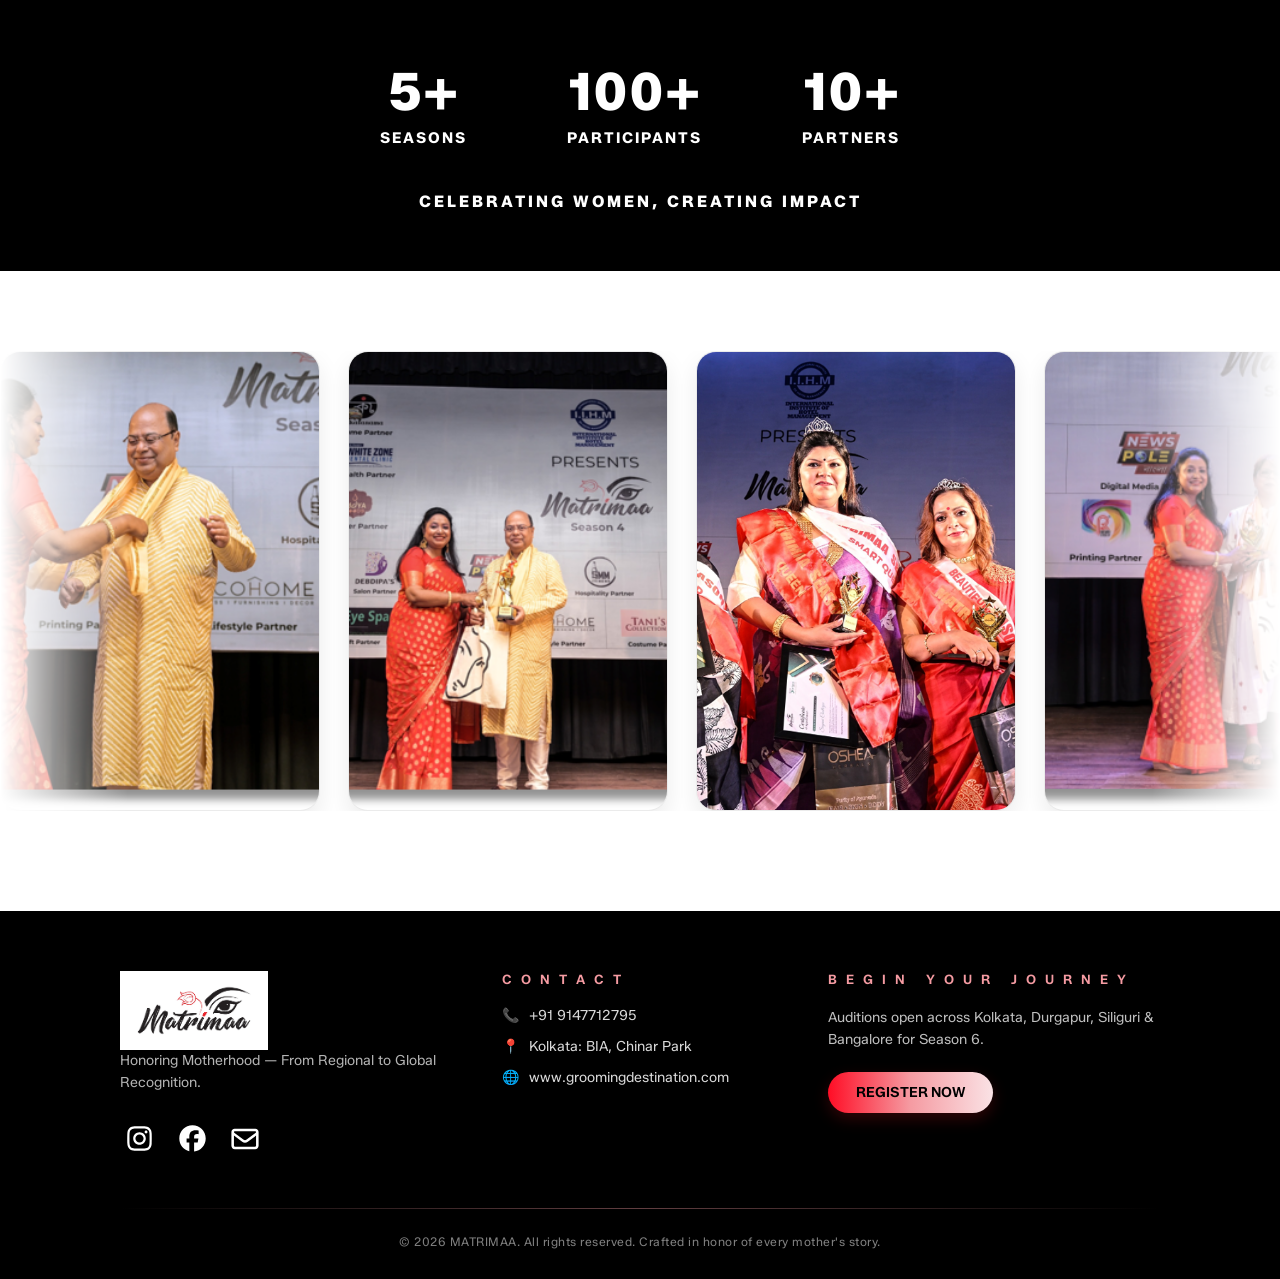
==== commit 877a4d09: "Refactor code structure for improved readability and maintainability" ====
--- a/frontend/index.html
+++ b/frontend/index.html
@@ -23,8 +23,9 @@
         <div id="nav-buttons">
           <button type="button">HOME</button>
           <button type="button">JOURNEY</button>
+          <a href="#gallery-section"><button type="button">GALLERY</button></a>
           <button type="button">ABOUT US</button>
-          <button type="button">JOIN US</button>
+          <a href="join-us.html"><button type="button">JOIN US</button></a>
         </div>
 
         <div class="spl-btn">
@@ -36,18 +37,19 @@
 
       <div class="hero-container">
         <div class="hero-left">
-          <img
-            src="matrimaaLogo.png"
-            class="hero-main-logo"
-            alt="Matrimaa Logo"
-          />
+          <video class="hero-main-logo" autoplay loop muted playsinline>
+            <source src="Matrimaa-video.mp4" type="video/mp4" />
+            Your browser does not support the video tag.
+          </video>
           <h2 class="hero-tagline">
             A tribute to our <span class="highlight-red">origin.</span>
           </h2>
           <div class="hero-cta">
-            <button type="button" class="spl-btn-journey">
-              START YOUR JOURNEY
-            </button>
+            <a href="join-us.html">
+              <button type="button" class="spl-btn-journey">
+                START YOUR JOURNEY
+              </button>
+            </a>
           </div>
         </div>
 
@@ -237,7 +239,9 @@
             Auditions open across Kolkata, Durgapur, Siliguri &amp; Bangalore
             for Season 6.
           </p>
-          <button type="button" class="footer-btn">REGISTER NOW</button>
+          <a href="join-us.html"
+            ><button type="button" class="footer-btn">REGISTER NOW</button></a
+          >
         </div>
       </div>
 
--- a/frontend/styles.css
+++ b/frontend/styles.css
@@ -2,6 +2,10 @@
   margin: 0;
   padding: 0;
   box-sizing: border-box;
+}
+
+html {
+  scroll-behavior: smooth;
 }
 
 /* Main Hero Setup - Pure White Background */
@@ -59,6 +63,12 @@
 #nav-buttons {
   display: flex;
   gap: 8px;
+}
+
+#nav-buttons a,
+.hero-cta a,
+.footer-col a {
+  text-decoration: none;
 }
 
 #nav-buttons button {
@@ -135,6 +145,8 @@
   width: 600px;
   max-width: 100%;
   height: auto;
+  display: block;
+  object-fit: contain;
   transform: translateX(-11%);
 }
 
@@ -591,7 +603,7 @@
 }
 
 .footer-logo img {
-  width: 148px; 
+  width: 148px;
   height: auto;
   display: block;
 }
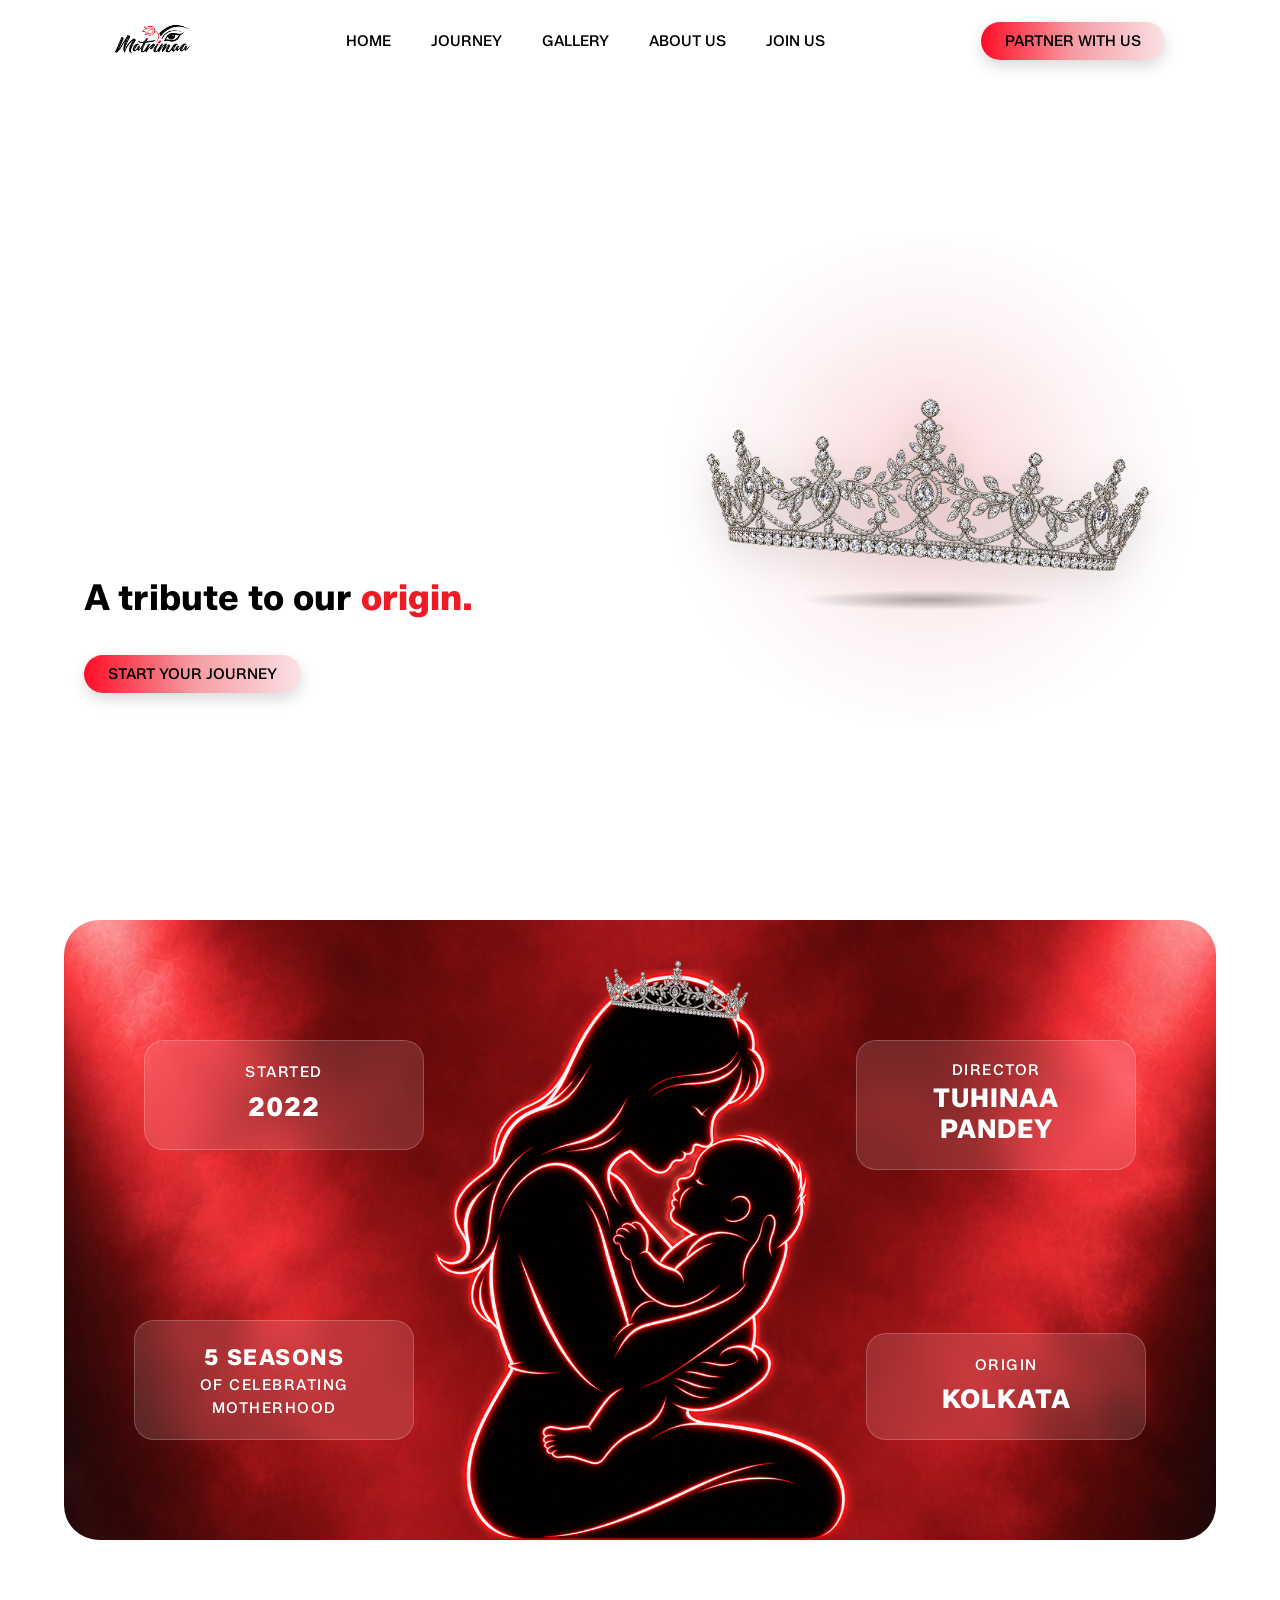
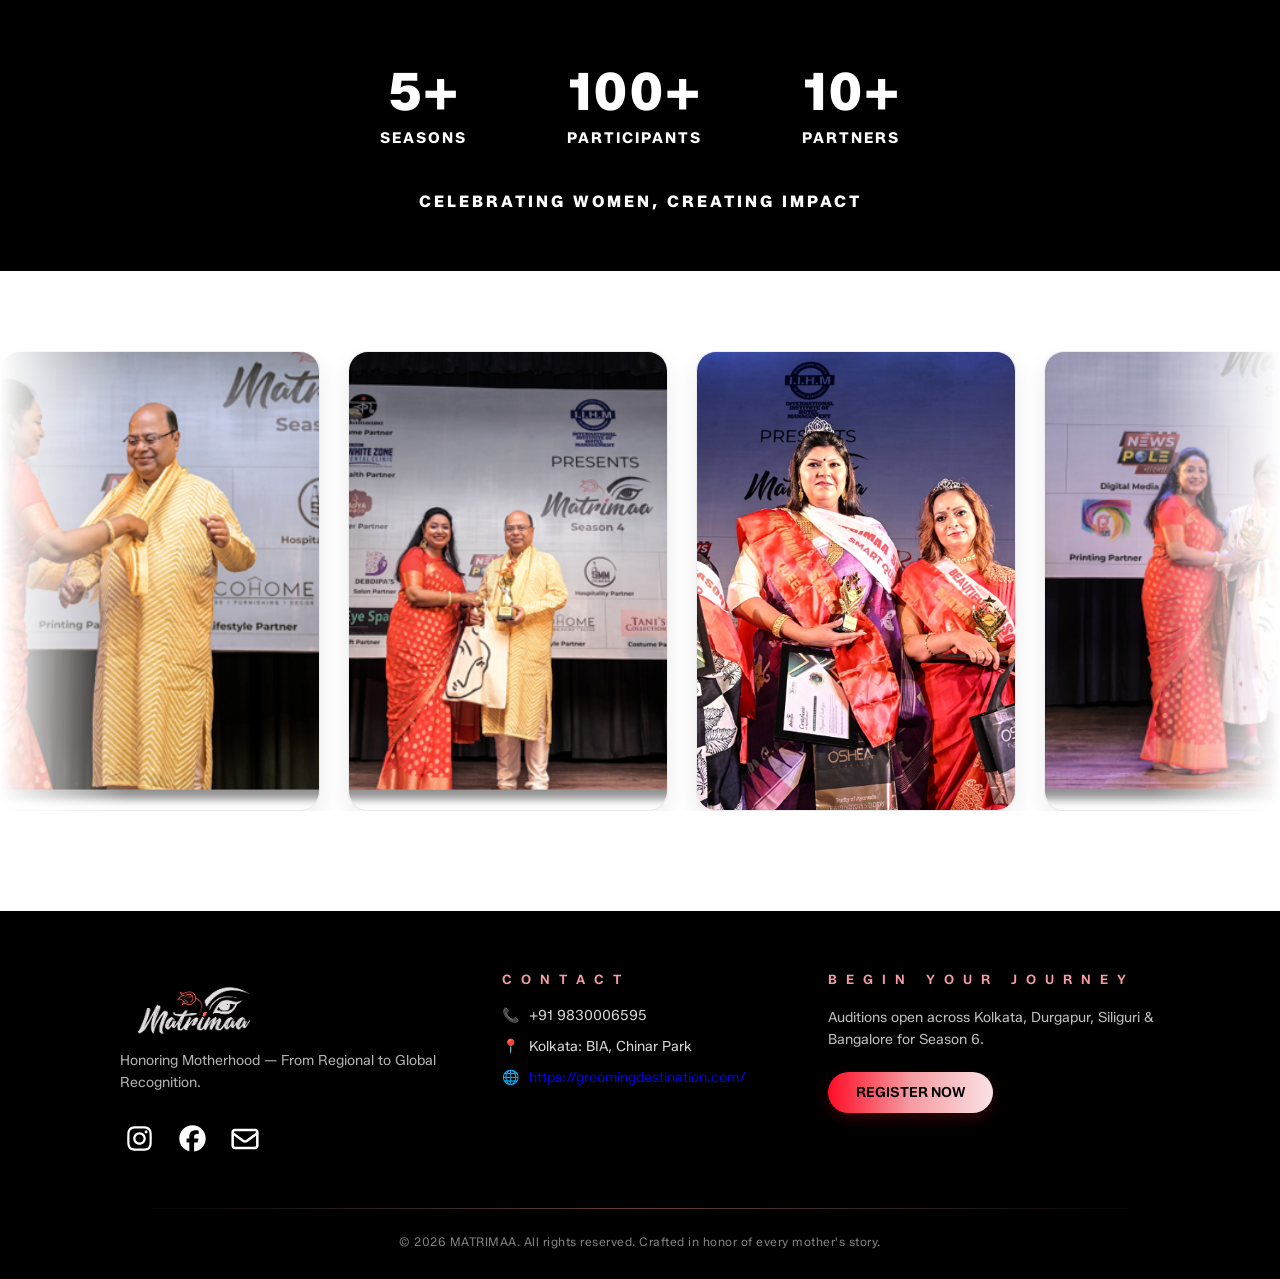
==== commit 52a75035: "Refactor code structure for improved readability and maintainability" ====
--- a/frontend/index.html
+++ b/frontend/index.html
@@ -169,11 +169,12 @@
       </div>
     </section>
 
+    <!-- FOOTER SECTION -->
     <footer id="footer-section">
       <div class="footer-container">
         <div class="footer-col brand-col">
           <div class="footer-logo">
-            <img src="matrimaaLogo.png" alt="matrimaa logo" />
+            <img src="matrimaaLogoInverted.png" alt="matrimaa logo" />
           </div>
           <p class="footer-tagline">
             Honoring Motherhood — From Regional to Global Recognition.
@@ -227,9 +228,18 @@
         <div class="footer-col contact-col">
           <h4>C O N T A C T</h4>
           <ul class="contact-list">
-            <li><span class="icon">📞</span> +91 9147712795</li>
+            <li><span class="icon">📞</span> +91 9830006595</li>
             <li><span class="icon">📍</span> Kolkata: BIA, Chinar Park</li>
-            <li><span class="icon">🌐</span> www.groomingdestination.com</li>
+            <li>
+              <span class="icon">🌐</span>
+              <a
+                href="https://groomingdestination.com/"
+                target="_blank"
+                rel="noopener noreferrer"
+              >
+                https://groomingdestination.com/
+              </a>
+            </li>
           </ul>
         </div>
 
@@ -239,9 +249,9 @@
             Auditions open across Kolkata, Durgapur, Siliguri &amp; Bangalore
             for Season 6.
           </p>
-          <a href="join-us.html"
-            ><button type="button" class="footer-btn">REGISTER NOW</button></a
-          >
+          <a href="join-us.html">
+            <button type="button" class="footer-btn">REGISTER NOW</button>
+          </a>
         </div>
       </div>
 
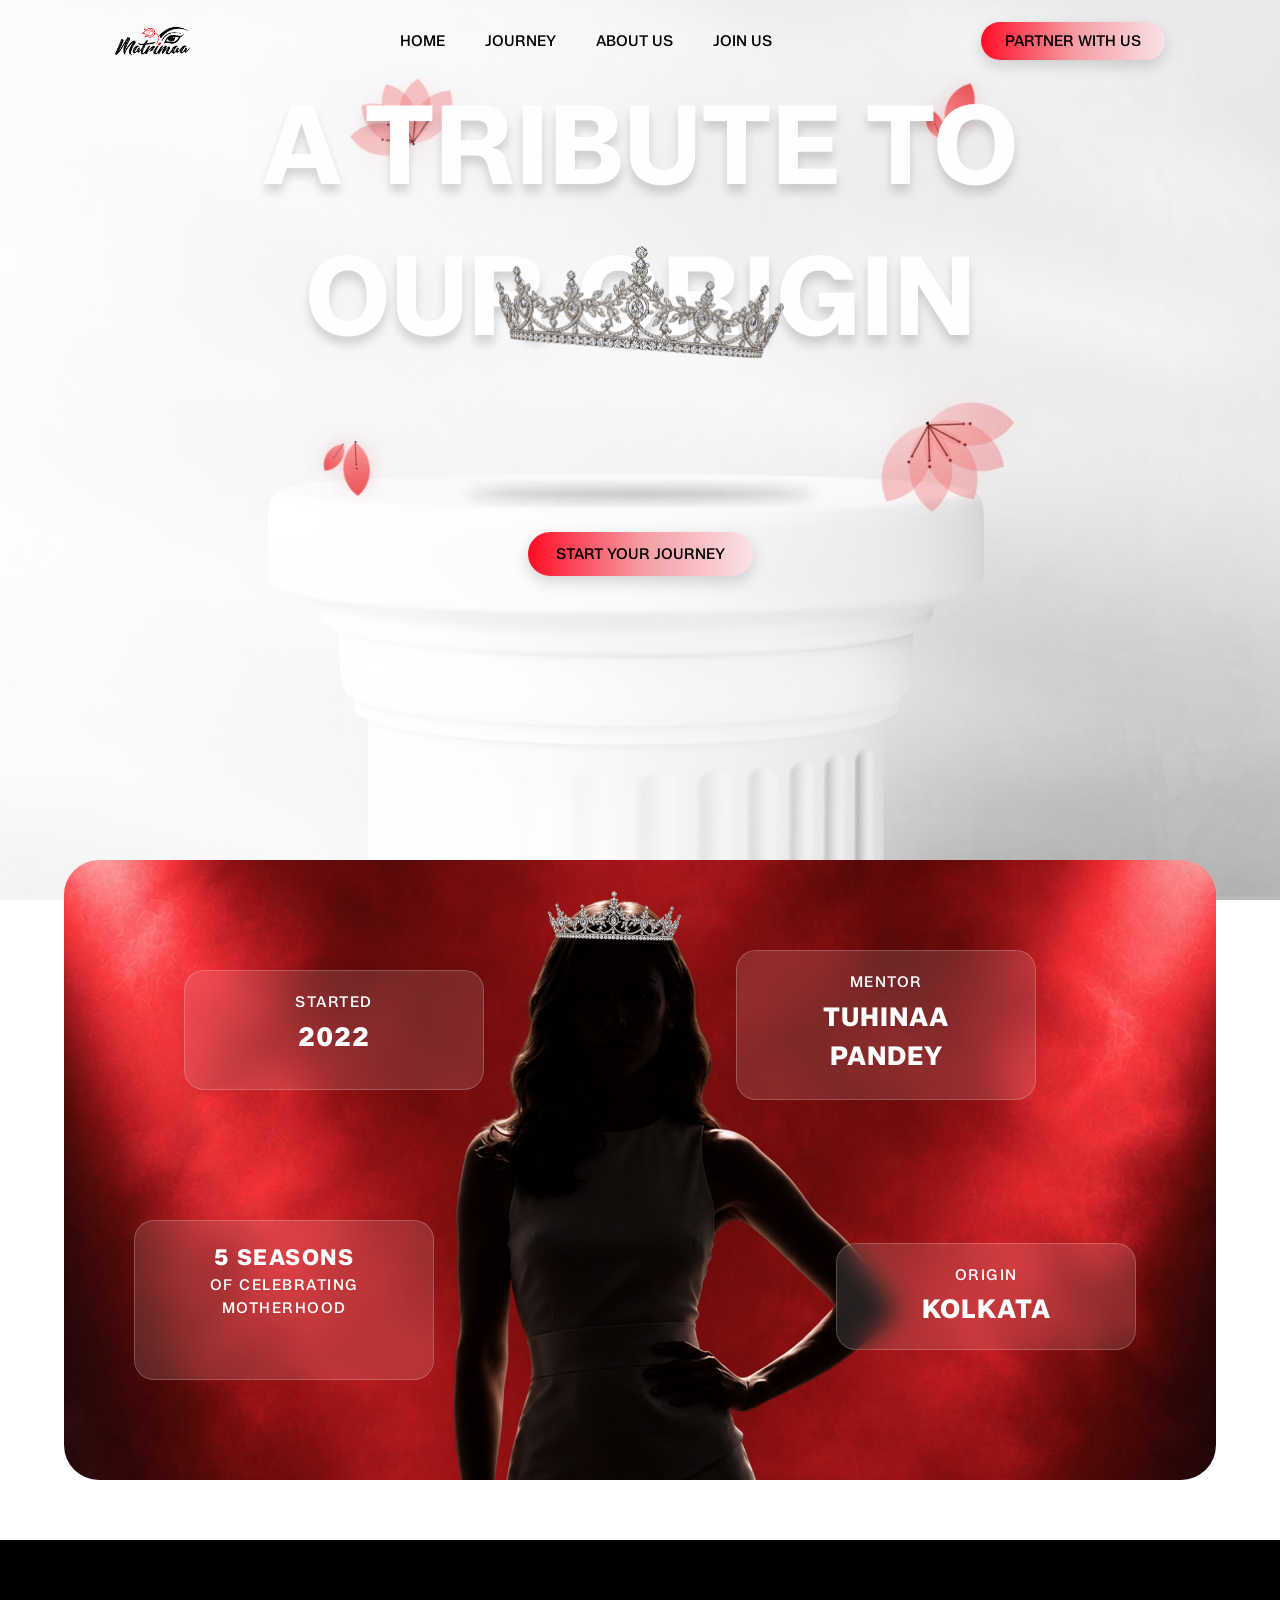
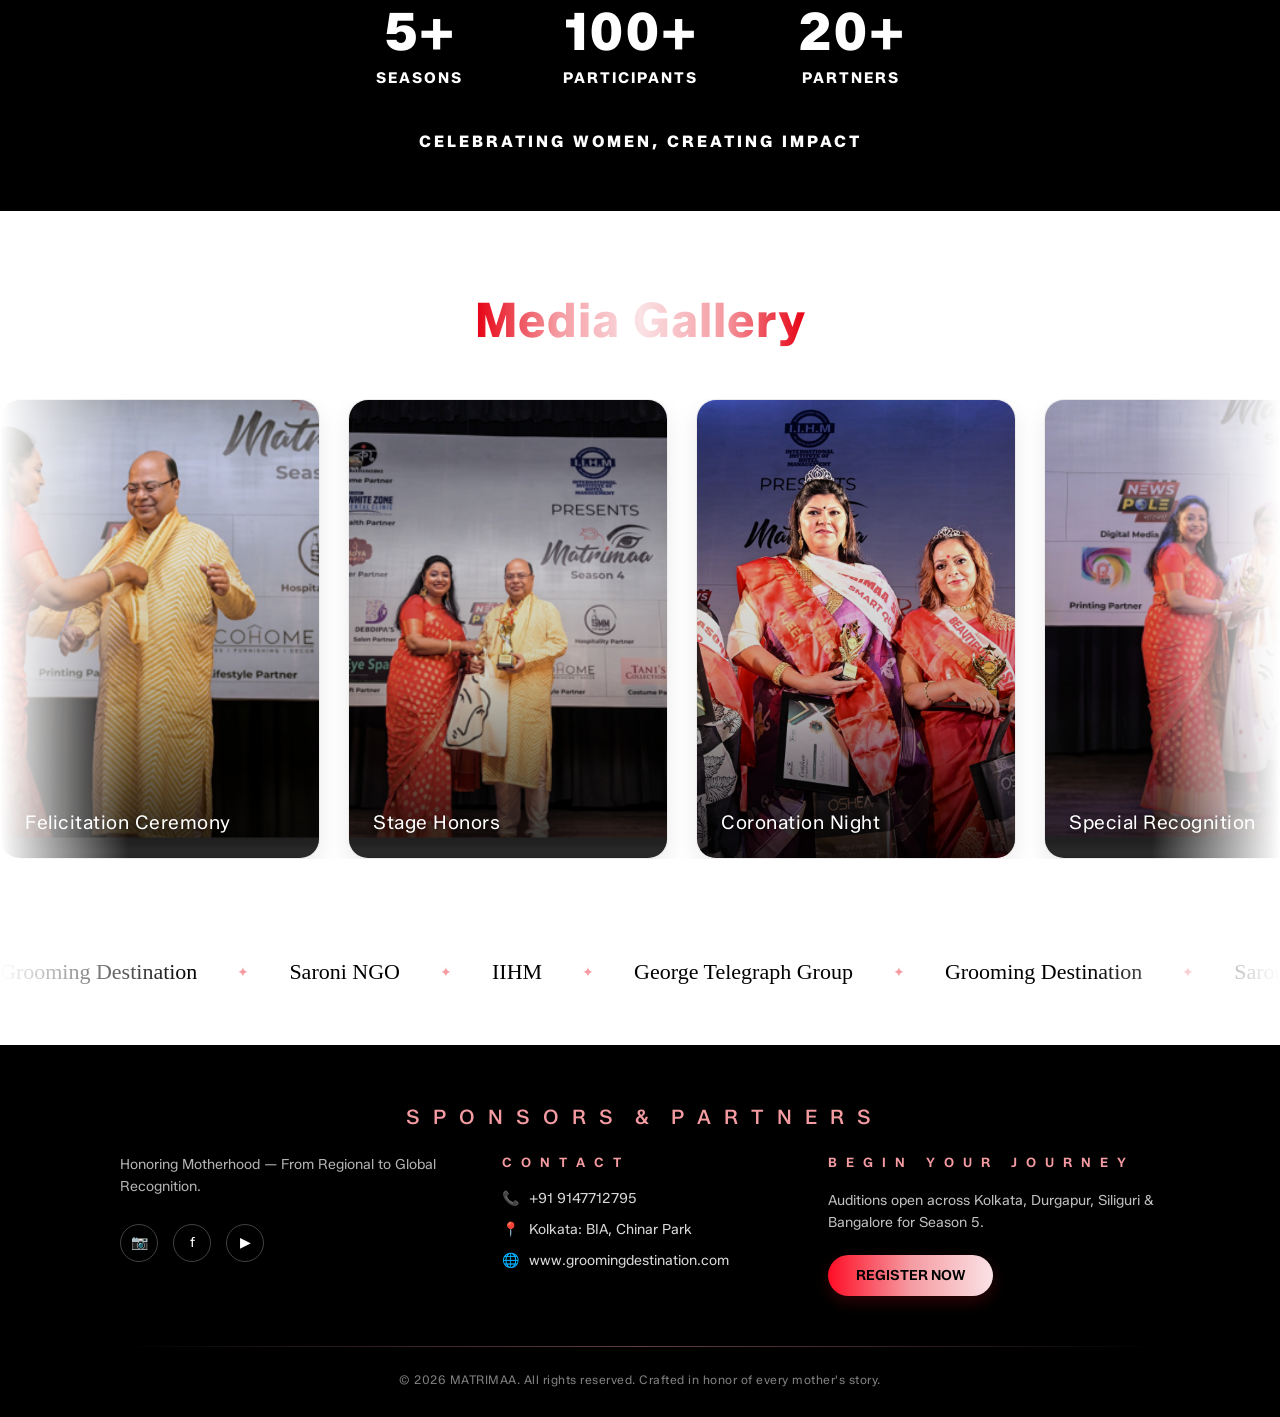
==== commit 8369f8d2: "added media.html,journey.html,about.html" ====
--- a/frontend/index.html
+++ b/frontend/index.html
@@ -1,113 +1,149 @@
 <!doctype html>
+
 <html lang="en">
   <head>
     <meta charset="UTF-8" />
+
     <meta name="viewport" content="width=device-width, initial-scale=1.0" />
+
     <link rel="stylesheet" href="styles.css" />
+
     <link rel="preconnect" href="https://fonts.googleapis.com" />
+
     <link rel="preconnect" href="https://fonts.gstatic.com" crossorigin />
+
     <link
       href="https://fonts.googleapis.com/css2?family=Zalando+Sans:ital,wght@0,200..900;1,200..900&display=swap"
       rel="stylesheet"
     />
+
     <title>Matrimaa</title>
   </head>
 
   <body>
     <div id="main-bg">
       <div id="navbar">
-        <a href="index.html">
-          <img src="matrimaa-logo.png" alt="Matrimaa Logo" />
-        </a>
+        <img src="matrimaa-logo.png" alt="Matrimaa Logo" />
 
         <div id="nav-buttons">
-          <button type="button">HOME</button>
-          <button type="button">JOURNEY</button>
-          <a href="#gallery-section"><button type="button">GALLERY</button></a>
-          <button type="button">ABOUT US</button>
-          <a href="join-us.html"><button type="button">JOIN US</button></a>
+          <button onclick="window.location.href='index.html'">HOME</button>
+
+          <button onclick="window.location.href='journey.html'">JOURNEY</button>
+
+          <button onclick="window.location.href='about.html'">ABOUT US</button>
+
+          <button>JOIN US</button>
         </div>
 
         <div class="spl-btn">
-          <a href="partnership.html">
-            <button type="button">PARTNER WITH US</button>
-          </a>
-        </div>
-      </div>
-
-      <div class="hero-container">
-        <div class="hero-left">
-          <video class="hero-main-logo" autoplay loop muted playsinline>
-            <source src="Matrimaa-video.mp4" type="video/mp4" />
-            Your browser does not support the video tag.
-          </video>
-          <h2 class="hero-tagline">
-            A tribute to our <span class="highlight-red">origin.</span>
-          </h2>
-          <div class="hero-cta">
-            <a href="join-us.html">
-              <button type="button" class="spl-btn-journey">
-                START YOUR JOURNEY
-              </button>
-            </a>
-          </div>
-        </div>
-
-        <div class="hero-right">
-          <div class="pink-circle"></div>
-          <img
-            src="big-crown.png"
-            class="hero-crown-img"
-            alt="Matrimaa Crown"
-          />
-        </div>
+          <button>PARTNER WITH US</button>
+        </div>
+      </div>
+
+      <img
+        src="Flower.png"
+        class="bg-flower flower-left"
+        alt="Decorative Flower"
+      />
+
+      <img
+        src="Flower.png"
+        class="bg-flower flower-right"
+        alt="Decorative Flower"
+      />
+
+      <!-- Single Petals -->
+
+      <img src="single-petal.png" class="bg-petal petal-bl-1" alt="Petal" />
+
+      <img src="single-petal.png" class="bg-petal petal-bl-2" alt="Petal" />
+
+      <img src="single-petal.png" class="bg-petal petal-tr-1" alt="Petal" />
+
+      <img src="single-petal.png" class="bg-petal petal-tr-2" alt="Petal" />
+
+      <div id="body-txt">
+        <h1>A TRIBUTE TO</h1>
+
+        <h1>OUR ORIGIN</h1>
+      </div>
+
+      <div class="crown-float-wrapper">
+        <img src="big-crown.png" class="big-crown-img" alt="" />
+      </div>
+
+      <img src="Ellipse 9.png" class="podium-shadow" alt="" />
+
+      <div class="spl-btn-2">
+        <button>START YOUR JOURNEY</button>
       </div>
     </div>
 
+    <!-- Red Spotlight Background Section -->
+
     <div id="red-bg">
+      <!-- Glassmorphic Cards -->
+
       <div class="card card-top-left">
         <h4>STARTED</h4>
+
         <h2>2022</h2>
       </div>
 
       <div class="card card-top-right">
-        <h4>DIRECTOR</h4>
+        <h4>MENTOR</h4>
+
         <h2>TUHINAA PANDEY</h2>
       </div>
 
       <div class="card card-bottom-left">
         <h4>
           <strong>5 SEASONS</strong><br />
+
           OF CELEBRATING<br />
+
           MOTHERHOOD
         </h4>
       </div>
 
       <div class="card card-bottom-right">
         <h4>ORIGIN</h4>
+
         <h2>KOLKATA</h2>
       </div>
 
+      <!-- Center Silhouette & Crown Container -->
+
       <div class="model-wrapper">
-        <img src="mother.png" class="model-img" alt="Mother" />
-        <img src="small-crown.png" class="mother-crown" alt="Crown" />
+        <img src="small-crown.png" class="head-crown" alt="Crown" />
+
+        <img
+          src="woman-silhoutte.png"
+          class="model-img"
+          alt="Model Silhouette"
+        />
       </div>
     </div>
+
+    <!-- Dark Stats Section -->
 
     <div id="stats-section">
       <div class="stats-container">
         <div class="stat-item">
           <h2>5+</h2>
+
           <p>SEASONS</p>
         </div>
 
         <div class="stat-item">
           <h2>100+</h2>
+
           <p>PARTICIPANTS</p>
         </div>
 
         <div class="stat-item">
-          <h2>10+</h2>
+          <h2>20+</h2>
+
           <p>PARTNERS</p>
         </div>
       </div>
@@ -115,148 +151,217 @@
       <p class="stats-tagline">CELEBRATING WOMEN, CREATING IMPACT</p>
     </div>
 
+    <!-- Media Gallery Section -->
+
     <section id="gallery-section">
+      <div class="gallery-header">
+        <h2><span>Media Gallery</span></h2>
+      </div>
+
       <div class="marquee-container">
         <div class="marquee-track">
+          <!-- First Set of Cards -->
+
           <div class="gallery-card">
             <img src="image-1.png" alt="Felicitation Ceremony" />
+
+            <div class="card-overlay">
+              <p>Felicitation Ceremony</p>
+            </div>
           </div>
 
           <div class="gallery-card">
             <img src="image-2.png" alt="Stage Honors" />
+
+            <div class="card-overlay">
+              <p>Stage Honors</p>
+            </div>
           </div>
 
           <div class="gallery-card">
             <img src="image-3.png" alt="Coronation Night" />
+
+            <div class="card-overlay">
+              <p>Coronation Night</p>
+            </div>
           </div>
 
           <div class="gallery-card">
             <img src="image-4.png" alt="Special Recognition" />
+
+            <div class="card-overlay">
+              <p>Special Recognition</p>
+            </div>
           </div>
 
           <div class="gallery-card">
             <img src="image-5.png" alt="Cherished Moments" />
+
+            <div class="card-overlay">
+              <p>Cherished Moments</p>
+            </div>
           </div>
 
           <div class="gallery-card">
             <img src="image-6.png" alt="Grand Jury Panel" />
-          </div>
+
+            <div class="card-overlay">
+              <p>Grand Jury Panel</p>
+            </div>
+          </div>
+
+          <!-- Duplicate Set for Continuous Loop -->
 
           <div class="gallery-card">
             <img src="image-1.png" alt="Felicitation Ceremony" />
+
+            <div class="card-overlay">
+              <p>Felicitation Ceremony</p>
+            </div>
           </div>
 
           <div class="gallery-card">
             <img src="image-2.png" alt="Stage Honors" />
+
+            <div class="card-overlay">
+              <p>Stage Honors</p>
+            </div>
           </div>
 
           <div class="gallery-card">
             <img src="image-3.png" alt="Coronation Night" />
+
+            <div class="card-overlay">
+              <p>Coronation Night</p>
+            </div>
           </div>
 
           <div class="gallery-card">
             <img src="image-4.png" alt="Special Recognition" />
+
+            <div class="card-overlay">
+              <p>Special Recognition</p>
+            </div>
           </div>
 
           <div class="gallery-card">
             <img src="image-5.png" alt="Cherished Moments" />
+
+            <div class="card-overlay">
+              <p>Cherished Moments</p>
+            </div>
           </div>
 
           <div class="gallery-card">
             <img src="image-6.png" alt="Grand Jury Panel" />
+
+            <div class="card-overlay">
+              <p>Grand Jury Panel</p>
+            </div>
           </div>
         </div>
       </div>
     </section>
 
-    <!-- FOOTER SECTION -->
+    <!-- Footer & Sponsors Section -->
+
+    <!-- Sponsors Continuous Marquee -->
+
+    <div class="sponsors-marquee-container">
+      <div class="sponsors-marquee-track">
+        <!-- Set 1 -->
+
+        <span>Grooming Destination</span><i class="star-icon">✦</i>
+
+        <span>Saroni NGO</span><i class="star-icon">✦</i> <span>IIHM</span
+        ><i class="star-icon">✦</i> <span>George Telegraph Group</span
+        ><i class="star-icon">✦</i>
+
+        <!-- Set 2 -->
+
+        <span>Grooming Destination</span><i class="star-icon">✦</i>
+
+        <span>Saroni NGO</span><i class="star-icon">✦</i> <span>IIHM</span
+        ><i class="star-icon">✦</i> <span>George Telegraph Group</span
+        ><i class="star-icon">✦</i>
+
+        <!-- Set 3 -->
+
+        <span>Grooming Destination</span><i class="star-icon">✦</i>
+
+        <span>Saroni NGO</span><i class="star-icon">✦</i> <span>IIHM</span
+        ><i class="star-icon">✦</i> <span>George Telegraph Group</span
+        ><i class="star-icon">✦</i>
+
+        <!-- Set 4 -->
+
+        <span>Grooming Destination</span><i class="star-icon">✦</i>
+
+        <span>Saroni NGO</span><i class="star-icon">✦</i> <span>IIHM</span
+        ><i class="star-icon">✦</i> <span>George Telegraph Group</span
+        ><i class="star-icon">✦</i>
+      </div>
+    </div>
+
     <footer id="footer-section">
+      <!-- Sponsors & Partners Continuous Marquee Header -->
+
+      <div class="sponsors-header">
+        <h2>S P O N S O R S &nbsp;&amp;&nbsp; P A R T N E R S</h2>
+      </div>
+
+      <!-- Main Footer Container -->
+
       <div class="footer-container">
+        <!-- Column 1: Logo & Socials -->
+
         <div class="footer-col brand-col">
-          <div class="footer-logo">
-            <img src="matrimaaLogoInverted.png" alt="matrimaa logo" />
-          </div>
           <p class="footer-tagline">
             Honoring Motherhood — From Regional to Global Recognition.
           </p>
 
           <div class="social-links">
-            <a href="#" aria-label="Instagram">
-              <svg
-                xmlns="http://www.w3.org/2000/svg"
-                viewBox="0 0 640 640"
-                width="35"
-                height="35"
-                fill="currentColor"
-              >
-                <path
-                  d="M320.3 205C256.8 204.8 205.2 256.2 205 319.7C204.8 383.2 256.2 434.8 319.7 435C383.2 435.2 434.8 383.8 435 320.3C435.2 256.8 383.8 205.2 320.3 205zM319.7 245.4C360.9 245.2 394.4 278.5 394.6 319.7C394.8 360.9 361.5 394.4 320.3 394.6C279.1 394.8 245.6 361.5 245.4 320.3C245.2 279.1 278.5 245.6 319.7 245.4zM413.1 200.3C413.1 185.5 425.1 173.5 439.9 173.5C454.7 173.5 466.7 185.5 466.7 200.3C466.7 215.1 454.7 227.1 439.9 227.1C425.1 227.1 413.1 215.1 413.1 200.3zM542.8 227.5C541.1 191.6 532.9 159.8 506.6 133.6C480.4 107.4 448.6 99.2 412.7 97.4C375.7 95.3 264.8 95.3 227.8 97.4C192 99.1 160.2 107.3 133.9 133.5C107.6 159.7 99.5 191.5 97.7 227.4C95.6 264.4 95.6 375.3 97.7 412.3C99.4 448.2 107.6 480 133.9 506.2C160.2 532.4 191.9 540.6 227.8 542.4C264.8 544.5 375.7 544.5 412.7 542.4C448.6 540.7 480.4 532.5 506.6 506.2C532.8 480 541 448.2 542.8 412.3C544.9 375.3 544.9 264.5 542.8 227.5zM495 452C487.2 471.6 472.1 486.7 452.4 494.6C422.9 506.3 352.9 503.6 320.3 503.6C287.7 503.6 217.6 506.2 188.2 494.6C168.6 486.8 153.5 471.7 145.6 452C133.9 422.5 136.6 352.5 136.6 319.9C136.6 287.3 134 217.2 145.6 187.8C153.4 168.2 168.5 153.1 188.2 145.2C217.7 133.5 287.7 136.2 320.3 136.2C352.9 136.2 423 133.6 452.4 145.2C472 153 487.1 168.1 495 187.8C506.7 217.3 504 287.3 504 319.9C504 352.5 506.7 422.6 495 452z"
-                />
-              </svg>
-            </a>
-
-            <a href="#" aria-label="Facebook">
-              <svg
-                xmlns="http://www.w3.org/2000/svg"
-                viewBox="0 0 640 640"
-                width="33"
-                height="33"
-                fill="currentColor"
-              >
-                <path
-                  d="M576 320C576 178.6 461.4 64 320 64C178.6 64 64 178.6 64 320C64 440 146.7 540.8 258.2 568.5L258.2 398.2L205.4 398.2L205.4 320L258.2 320L258.2 286.3C258.2 199.2 297.6 158.8 383.2 158.8C399.4 158.8 427.4 162 438.9 165.2L438.9 236C432.9 235.4 422.4 235 409.3 235C367.3 235 351.1 250.9 351.1 292.2L351.1 320L434.7 320L420.3 398.2L351 398.2L351 574.1C477.8 558.8 576 450.9 576 320z"
-                />
-              </svg>
-            </a>
-
-            <a href="#" aria-label="mail">
-              <svg
-                xmlns="http://www.w3.org/2000/svg"
-                viewBox="0 0 640 640"
-                width="34"
-                height="34"
-                fill="currentColor"
-              >
-                <path
-                  d="M125.4 128C91.5 128 64 155.5 64 189.4C64 190.3 64 191.1 64.1 192L64 192L64 448C64 483.3 92.7 512 128 512L512 512C547.3 512 576 483.3 576 448L576 192L575.9 192C575.9 191.1 576 190.3 576 189.4C576 155.5 548.5 128 514.6 128L125.4 128zM528 256.3L528 448C528 456.8 520.8 464 512 464L128 464C119.2 464 112 456.8 112 448L112 256.3L266.8 373.7C298.2 397.6 341.7 397.6 373.2 373.7L528 256.3zM112 189.4C112 182 118 176 125.4 176L514.6 176C522 176 528 182 528 189.4C528 193.6 526 197.6 522.7 200.1L344.2 335.5C329.9 346.3 310.1 346.3 295.8 335.5L117.3 200.1C114 197.6 112 193.6 112 189.4z"
-                />
-              </svg>
-            </a>
-          </div>
-        </div>
+            <a href="#" aria-label="Instagram">📷</a>
+
+            <a href="#" aria-label="Facebook">f</a>
+
+            <a href="#" aria-label="YouTube">▶</a>
+          </div>
+        </div>
+
+        <!-- Column 2: Contact Info -->
 
         <div class="footer-col contact-col">
           <h4>C O N T A C T</h4>
+
           <ul class="contact-list">
-            <li><span class="icon">📞</span> +91 9830006595</li>
+            <li><span class="icon">📞</span> +91 9147712795</li>
+
             <li><span class="icon">📍</span> Kolkata: BIA, Chinar Park</li>
-            <li>
-              <span class="icon">🌐</span>
-              <a
-                href="https://groomingdestination.com/"
-                target="_blank"
-                rel="noopener noreferrer"
-              >
-                https://groomingdestination.com/
-              </a>
-            </li>
+
+            <li><span class="icon">🌐</span> www.groomingdestination.com</li>
           </ul>
         </div>
+
+        <!-- Column 3: Registration CTA -->
 
         <div class="footer-col cta-col">
           <h4>B E G I N &nbsp; Y O U R &nbsp; J O U R N E Y</h4>
+
           <p>
             Auditions open across Kolkata, Durgapur, Siliguri &amp; Bangalore
-            for Season 6.
+            for Season 5.
           </p>
-          <a href="join-us.html">
-            <button type="button" class="footer-btn">REGISTER NOW</button>
-          </a>
-        </div>
-      </div>
+
+          <button class="footer-btn">REGISTER NOW</button>
+        </div>
+      </div>
+
+      <!-- Footer Bottom Bar -->
 
       <div class="footer-bottom">
         <hr class="footer-divider" />
+
         <p>
           © 2026 MATRIMAA. All rights reserved. Crafted in honor of every
           mother's story.
@@ -265,33 +370,25 @@
     </footer>
 
     <script>
+      const headCrown = document.querySelector(".head-crown");
+
       const navbar = document.querySelector("#navbar");
+
+      let isCrowned = false;
+
       window.addEventListener("scroll", () => {
         if (window.scrollY > 20) {
           navbar.classList.add("scrolled");
         } else {
           navbar.classList.remove("scrolled");
         }
+
+        if (!isCrowned && window.scrollY > 280) {
+          headCrown.classList.add("is-crowned");
+
+          isCrowned = true;
+        }
       });
-
-      // Crown Fade-in Observer
-      const redBg = document.querySelector("#red-bg");
-      const crown = document.querySelector(".mother-crown");
-
-      const observer = new IntersectionObserver(
-        (entries) => {
-          entries.forEach((entry) => {
-            if (entry.isIntersecting) {
-              crown.classList.add("visible");
-            }
-          });
-        },
-        { threshold: 0.3 },
-      );
-
-      if (redBg) {
-        observer.observe(redBg);
-      }
     </script>
   </body>
 </html>
--- a/frontend/styles.css
+++ b/frontend/styles.css
@@ -1,46 +1,66 @@
 * {
   margin: 0;
+
   padding: 0;
+
   box-sizing: border-box;
 }
 
-html {
-  scroll-behavior: smooth;
-}
-
-/* Main Hero Setup - Pure White Background */
 #main-bg {
   position: relative;
+
   min-height: 100vh;
+
   width: 100%;
-  background-color: #ffffff;
-  background-image: none;
-  display: flex;
+
+  background-image: url("bg-2.png");
+
+  background-size: cover;
+
+  background-position: center;
+
+  background-repeat: no-repeat;
+
+  display: flex;
+
   flex-direction: column;
+
   align-items: center;
-  justify-content: center;
-  padding-top: 100px;
-  overflow: hidden;
-}
-
-/* Navbar */
+}
+
 #navbar {
   position: fixed;
+
   top: 0;
+
   left: 50%;
+
   transform: translateX(-50%);
+
   z-index: 1000;
+
   width: 85%;
-  display: flex;
+
+  display: flex;
+
   justify-content: space-between;
+
   align-items: center;
+
   padding: 6px 18px;
+
   margin-top: 15px;
+
   border-radius: 40px;
+
   background-color: transparent;
+
   border: 1px solid transparent;
+
   backdrop-filter: blur(0px);
+
   -webkit-backdrop-filter: blur(0px);
+
   transition:
     background-color 0.4s ease-in-out,
     backdrop-filter 0.4s ease-in-out,
@@ -50,9 +70,13 @@
 
 #navbar.scrolled {
   background-color: rgba(245, 155, 162, 0.6);
+
   backdrop-filter: blur(16px);
+
   -webkit-backdrop-filter: blur(16px);
+
   border: 1px solid rgba(255, 255, 255, 0.35);
+
   box-shadow: 0 8px 24px rgba(0, 0, 0, 0.12);
 }
 
@@ -62,53 +86,75 @@
 
 #nav-buttons {
   display: flex;
+
   gap: 8px;
-}
-
-#nav-buttons a,
-.hero-cta a,
-.footer-col a {
-  text-decoration: none;
 }
 
 #nav-buttons button {
   font-family: "Zalando Sans", sans-serif;
+
   border: none;
+
   background: transparent;
+
   color: #000000;
+
   font-size: 15px;
+
   font-weight: 500;
+
   padding: 6px 16px;
+
   border-radius: 20px;
+
   cursor: pointer;
+
   transition: all 0.4s ease-in-out;
 }
 
 #nav-buttons button:hover {
   background-color: rgba(255, 255, 255, 0.6);
+
   color: #ed1b24;
 }
 
 .spl-btn button {
   border: none;
+
   background: linear-gradient(
     to right,
+
     #ff0d25 0%,
+
     #f59ba2 25%,
+
     #fae2e5 50%,
+
     #f59ba2 75%,
+
     #ff0d25 100%
   );
+
   background-size: 200% 100%;
+
   background-position: 0% 0%;
+
   color: #000000;
+
   font-size: 15px;
+
   font-weight: 500;
+
   font-family: "Zalando Sans", sans-serif;
+
   padding: 10px 24px;
+
   border-radius: 50px;
+
   cursor: pointer;
+
   box-shadow: 0 6px 15px rgba(0, 0, 0, 0.15);
+
   transition:
     background-position 0.6s ease-in-out,
     transform 0.4s ease-in-out,
@@ -117,186 +163,194 @@
 
 .spl-btn button:hover {
   background-position: 100% 0%;
+
   transform: scale(1.05);
+
   box-shadow: 0 8px 20px rgba(237, 27, 36, 0.3);
 }
 
-/* Hero Section Layout */
-.hero-container {
-  width: 90%;
-  max-width: 1200px;
-  display: flex;
-  align-items: center;
-  justify-content: space-between;
-  margin: auto;
-  padding: 40px 20px;
-  gap: 40px;
-}
-
-.hero-left {
-  flex: 1;
-  display: flex;
-  flex-direction: column;
-  align-items: flex-start;
-  max-width: 550px;
-}
-
-.hero-main-logo {
-  width: 600px;
-  max-width: 100%;
+#body-txt {
+  position: relative;
+
+  z-index: 1;
+}
+
+h1 {
+  font-size: 110px;
+
+  line-height: 0.1;
+
+  font-family: "Zalando Sans", sans-serif;
+
+  color: #fffefe;
+
+  text-shadow: 0px 8px 10px rgba(0, 0, 0, 0.15);
+
+  margin-top: 140px;
+
+  text-align: center;
+}
+
+.podium-shadow {
+  position: absolute;
+
+  top: 53%;
+
+  width: 380px;
+
   height: auto;
-  display: block;
-  object-fit: contain;
-  transform: translateX(-11%);
-}
-
-.hero-tagline {
-  font-family: "Zalando Sans", sans-serif;
-  font-size: 36px;
-  font-weight: 700;
-  color: #000000;
-  margin-bottom: 35px;
-  line-height: 1.25;
-}
-
-.hero-tagline .highlight-red {
-  color: #ed1b24;
-  font-weight: 800;
-}
-
-.spl-btn-journey {
+
+  pointer-events: none;
+}
+
+/* Stage Crown with Hover & Scroll Animation */
+
+.big-crown-img {
+  position: absolute;
+
+  top: 26%;
+
+  left: 50%;
+
+  transform: translateX(-50%);
+
+  width: 300px;
+
+  height: auto;
+
+  z-index: 12;
+
+  pointer-events: none;
+
+  animation: crownDropBounce linear forwards;
+
+  animation-timeline: scroll(root);
+
+  animation-range: 0px 350px;
+}
+
+@keyframes crownDropBounce {
+  0% {
+    transform: translate(-50%, 0) scale(1) rotate(0deg);
+  }
+
+  80% {
+    transform: translate(-62%, 450px) scale(0.473) rotate(-2deg);
+  }
+
+  90% {
+    transform: translate(-58%, 432px) scale(0.48) rotate(-3deg);
+  }
+
+  100% {
+    transform: translate(-58.4%, 436px) scale(0.473) rotate(-3deg);
+  }
+}
+
+.spl-btn-2 button {
   border: none;
+
   background: linear-gradient(
     to right,
+
     #ff0d25 0%,
+
     #f59ba2 25%,
+
     #fae2e5 50%,
+
     #f59ba2 75%,
+
     #ff0d25 100%
   );
+
   background-size: 200% 100%;
+
   background-position: 0% 0%;
+
   color: #000000;
+
   font-size: 15px;
+
   font-weight: 500;
+
   font-family: "Zalando Sans", sans-serif;
-  padding: 10px 24px;
+
+  padding: 13px 28px;
+
   border-radius: 50px;
+
   cursor: pointer;
+
   box-shadow: 0 6px 15px rgba(0, 0, 0, 0.15);
+
   transition:
     background-position 0.6s ease-in-out,
     transform 0.4s ease-in-out,
     box-shadow 0.4s ease-in-out;
-}
-
-.spl-btn-journey:hover {
+
+  margin-top: 230px;
+}
+
+.spl-btn-2 button:hover {
   background-position: 100% 0%;
+
   transform: scale(1.05);
+
   box-shadow: 0 8px 20px rgba(237, 27, 36, 0.3);
 }
 
-.hero-right {
-  flex: 1;
-  position: relative;
-  display: flex;
-  align-items: center;
-  justify-content: center;
-  padding-bottom: 40px;
-}
-
-/* Base Shadow below the Crown */
-.hero-right::after {
-  content: "";
-  position: absolute;
-  bottom: 10px;
-  width: 260px;
-  height: 20px;
-  background: radial-gradient(
-    ellipse at center,
-    rgba(0, 0, 0, 0.3) 0%,
-    rgba(0, 0, 0, 0) 70%
-  );
-  border-radius: 50%;
-  z-index: 1;
-  animation: floatShadow 4s ease-in-out infinite;
-}
-
-.pink-circle {
-  width: 573px;
-  height: 495px;
-  border-radius: 50%;
-  background: radial-gradient(
-    circle,
-    rgba(245, 155, 162, 0.4) 0%,
-    rgba(250, 226, 229, 0.35) 45%,
-    rgba(255, 255, 255, 0) 70%
-  );
-  position: absolute;
-  z-index: 1;
-}
-
-/* Floating Animations */
-@keyframes floatCrown {
-  0%,
-  100% {
-    transform: translateY(0);
-  }
-  50% {
-    transform: translateY(-18px);
-  }
-}
-
-@keyframes floatShadow {
-  0%,
-  100% {
-    transform: scale(1);
-    opacity: 0.8;
-  }
-  50% {
-    transform: scale(0.7);
-    opacity: 0.35;
-  }
-}
-
-.hero-crown-img {
-  width: 100%;
-  max-width: 460px;
-  height: auto;
-  position: relative;
-  z-index: 2;
-  filter: drop-shadow(0 10px 20px rgba(0, 0, 0, 0.12));
-  animation: floatCrown 4s ease-in-out infinite;
-}
-
 /* Red Spotlight Container */
+
 #red-bg {
   position: relative;
+
   width: 90%;
+
   max-width: 1200px;
+
   height: 620px;
-  margin: 20px auto 60px;
+
+  margin: -40px auto 60px;
+
   border-radius: 35px;
+
   background-image: url("red-bg.png");
+
   background-size: cover;
+
   background-position: center;
+
   overflow: hidden;
+
   z-index: 10;
 }
 
 /* Translucent Glassmorphic Cards */
+
 .card {
   font-family: "Zalando Sans", sans-serif;
+
   position: absolute;
+
   background: rgba(255, 255, 255, 0.12);
+
   backdrop-filter: blur(12px);
+
   -webkit-backdrop-filter: blur(12px);
+
   border: 1px solid rgba(255, 255, 255, 0.2);
+
   border-radius: 20px;
+
   padding: 20px 30px;
+
   color: #ffffff;
+
   z-index: 10;
+
   cursor: pointer;
+
   transition:
     transform 0.3s ease-in-out,
     background-color 0.3s ease-in-out,
@@ -305,17 +359,25 @@
 
 .card:hover {
   transform: scale(1.06);
+
   background: rgba(255, 255, 255, 0.2);
+
   box-shadow: 0 12px 24px rgba(0, 0, 0, 0.25);
+
   z-index: 15;
 }
 
 .card-top-left {
-  top: 120px;
-  left: 80px;
-  width: 280px;
-  height: 110px;
+  top: 110px;
+
+  left: 120px;
+
+  width: 300px;
+
+  height: 120px;
+
   text-align: center;
+
   line-height: 1.5;
 }
 
@@ -324,12 +386,17 @@
 }
 
 .card-top-right {
-  top: 120px;
-  right: 80px;
-  width: 280px;
-  height: 130px;
+  top: 90px;
+
+  right: 180px;
+
+  width: 300px;
+
+  height: 150px;
+
   text-align: center;
-  line-height: 1.2;
+
+  line-height: 1.5;
 }
 
 .card-top-right h4 {
@@ -338,10 +405,15 @@
 
 .card-bottom-left {
   bottom: 100px;
+
   left: 70px;
-  width: 280px;
-  height: 120px;
+
+  width: 300px;
+
+  height: 160px;
+
   line-height: 1.5;
+
   text-align: center;
 }
 
@@ -350,10 +422,14 @@
 }
 
 .card-bottom-right {
-  bottom: 100px;
-  right: 70px;
-  width: 280px;
+  bottom: 130px;
+
+  right: 80px;
+
+  width: 300px;
+
   text-align: center;
+
   line-height: 1.5;
 }
 
@@ -363,47 +439,71 @@
 
 .card h4 {
   font-size: 15px;
+
   font-weight: 500;
+
   letter-spacing: 1.5px;
+
   margin-bottom: 4px;
 }
 
 .card h2 {
   font-size: 26px;
+
   font-weight: 800;
+
   letter-spacing: 1px;
 }
 
 .card-bottom-left h2 {
   font-size: 18px;
+
   font-weight: 400;
+
   line-height: 1.3;
 }
 
 .card-bottom-left strong {
   font-weight: 800;
+
   font-size: 22px;
 }
+
+/* Model Silhouette Layout */
 
 .model-wrapper {
   position: absolute;
-  bottom: -18px;
-  left: 49%;
+
+  bottom: 0;
+
+  left: 50%;
+
   transform: translateX(-50%);
+
   height: 95%;
-  display: flex;
+
+  display: flex;
+
   justify-content: center;
+
   z-index: 2;
+
   pointer-events: none;
 }
 
 .model-img {
   height: 100%;
+
   width: auto;
+
   object-fit: contain;
+
   mix-blend-mode: screen;
+
   pointer-events: auto;
+
   cursor: pointer;
+
   transition:
     filter 0.4s ease-in-out,
     transform 0.4s ease-in-out;
@@ -412,27 +512,165 @@
 .model-img:hover {
   filter: drop-shadow(0 0 20px rgba(255, 255, 255, 0.8))
     drop-shadow(0 0 45px rgba(255, 133, 133, 0.7));
+
   transform: scale(1.02);
 }
 
+.head-crown {
+  position: absolute;
+
+  top: -9px;
+
+  left: 40%;
+
+  width: 142px;
+
+  height: auto;
+
+  z-index: 3;
+
+  opacity: 0;
+
+  transition: opacity 0.4s ease-in-out;
+}
+
+.head-crown.is-crowned {
+  opacity: 1;
+}
+
+/* Decorative Background Flowers */
+
+.bg-flower {
+  position: absolute;
+
+  z-index: 0;
+
+  pointer-events: none;
+
+  opacity: 1;
+
+  filter: drop-shadow(0 4px 15px rgba(237, 27, 36, 0.15));
+}
+
+.flower-left {
+  width: 110px;
+
+  height: auto;
+
+  top: 9%;
+
+  left: 27%;
+
+  transform: rotate(-25deg);
+}
+
+.flower-right {
+  width: 150px;
+
+  height: auto;
+
+  top: 46%;
+
+  right: 20%;
+
+  transform: rotate(148deg);
+}
+
+/* Decorative Single Petals */
+
+.bg-petal {
+  position: absolute;
+
+  z-index: 0;
+
+  pointer-events: none;
+
+  filter: drop-shadow(0 2px 10px rgba(237, 27, 36, 0.2));
+}
+
+/* Bottom-Left Petal Pair */
+
+.petal-bl-1 {
+  width: 16px;
+
+  height: auto;
+
+  top: 49%;
+
+  left: 25.5%;
+
+  transform: rotate(215deg);
+}
+
+.petal-bl-2 {
+  width: 27px;
+
+  height: auto;
+
+  top: 49%;
+
+  left: 26.8%;
+
+  transform: rotate(177deg);
+}
+
+/* Top-Right Petal Pair */
+
+.petal-tr-1 {
+  width: 16px;
+
+  height: auto;
+
+  top: 12%;
+
+  right: 26.3%;
+
+  transform: rotate(-25deg);
+}
+
+.petal-tr-2 {
+  width: 27px;
+
+  height: auto;
+
+  top: 9%;
+
+  right: 24%;
+
+  transform: rotate(24deg);
+}
+
 /* Dark Stats Section */
+
 #stats-section {
   width: 100%;
+
   background-color: #000000;
+
   color: #ffffff;
+
   padding: 60px 20px;
-  display: flex;
+
+  display: flex;
+
   flex-direction: column;
+
   align-items: center;
+
   font-family: "Zalando Sans", sans-serif;
 }
 
 .stats-container {
   display: flex;
+
   justify-content: center;
+
   gap: 100px;
+
   max-width: 1000px;
+
   width: 100%;
+
   margin-bottom: 45px;
 }
 
@@ -442,85 +680,131 @@
 
 .stat-item h2 {
   font-size: 52px;
+
   font-weight: 800;
+
   letter-spacing: 1px;
+
   margin-bottom: 6px;
 }
 
 .stat-item p {
   font-size: 15px;
+
   font-weight: 700;
+
   letter-spacing: 2px;
 }
 
 .stats-tagline {
   font-size: 16px;
+
   font-weight: 800;
+
   letter-spacing: 3px;
+
   text-transform: uppercase;
+
   text-align: center;
 }
 
-/* Impact & Media Gallery Section */
+/* ==========================================
+
+   IMPACT & MEDIA GALLERY SECTION (AUTO MARQUEE)
+
+   ========================================== */
+
 #gallery-section {
   width: 100%;
+
   background-color: #ffffff;
+
   padding: 80px 0 100px;
+
   overflow: hidden;
+
   font-family: "Zalando Sans", sans-serif;
 }
 
 .gallery-header {
   text-align: center;
+
   margin-bottom: 50px;
 }
 
 .gallery-header h2 {
   color: #000000;
+
   font-size: 48px;
+
   font-weight: 700;
+
   letter-spacing: 1px;
 }
 
 .gallery-header h2 span {
   font-family: "Zalando Sans", sans-serif;
+
   background: linear-gradient(
     to right,
+
     #e60012 0%,
+
     #f59ba2 25%,
+
     #fae2e5 50%,
+
     #f59ba2 75%,
+
     #e60012 100%
   );
+
   -webkit-background-clip: text;
+
   -webkit-text-fill-color: transparent;
 }
+
+/* Infinite Marquee Layout */
 
 .marquee-container {
   width: 100%;
+
   overflow: hidden;
-  display: flex;
+
+  display: flex;
+
   position: relative;
+
   mask-image: linear-gradient(
     to right,
+
     transparent,
     black 10%,
+
     black 90%,
+
     transparent
   );
+
   -webkit-mask-image: linear-gradient(
     to right,
+
     transparent,
     black 10%,
+
     black 90%,
+
     transparent
   );
 }
 
 .marquee-track {
   display: flex;
+
   gap: 28px;
+
   width: max-content;
+
   animation: marqueeContinuous 30s linear infinite;
 }
 
@@ -532,21 +816,33 @@
   0% {
     transform: translateX(0);
   }
+
   100% {
     transform: translateX(-50%);
   }
 }
 
+/* Gallery Cards */
+
 .gallery-card {
   position: relative;
+
   width: 320px;
+
   height: 460px;
+
   flex-shrink: 0;
+
   border-radius: 20px;
+
   overflow: hidden;
+
   border: 1px solid rgba(0, 0, 0, 0.08);
+
   background: #ffffff;
+
   box-shadow: 0 10px 25px rgba(0, 0, 0, 0.08);
+
   transition:
     transform 0.4s ease,
     border-color 0.4s ease,
@@ -555,94 +851,303 @@
 
 .gallery-card:hover {
   transform: translateY(-8px);
+
   border-color: rgba(245, 155, 162, 0.8);
+
   box-shadow: 0 16px 35px rgba(237, 27, 36, 0.2);
 }
 
 .gallery-card img {
   width: 100%;
+
   height: 100%;
+
   object-fit: cover;
+
   object-position: center;
+
   display: block;
 }
 
-/* Footer Section */
+/* Dark Gradient Card Caption Overlay */
+
+.card-overlay {
+  position: absolute;
+
+  inset: 0;
+
+  background: linear-gradient(
+    to top,
+
+    rgba(0, 0, 0, 0.85) 0%,
+
+    rgba(0, 0, 0, 0.2) 40%,
+
+    transparent 100%
+  );
+
+  display: flex;
+
+  align-items: flex-end;
+
+  padding: 24px;
+}
+
+.card-overlay p {
+  color: #ffffff;
+
+  font-size: 19px;
+
+  font-weight: 400;
+
+  font-style: normal;
+
+  font-family: "Zalando Sans", sans-serif;
+
+  letter-spacing: 0.5px;
+
+  margin: 0;
+
+  text-shadow: 0 2px 4px rgba(0, 0, 0, 0.6);
+}
+
+/* Mobile Responsiveness */
+
+@media screen and (max-width: 768px) {
+  #gallery-section {
+    padding: 50px 0 60px;
+  }
+
+  .gallery-header h2 {
+    font-size: 32px;
+  }
+
+  .gallery-card {
+    width: 240px;
+
+    height: 350px;
+  }
+
+  .card-overlay p {
+    font-size: 16px;
+  }
+}
+
+/* ==========================================
+
+   FOOTER & SPONSORS SECTION (THEME MATCHED)
+
+   ========================================== */
+
 #footer-section {
   width: 100%;
+
   background-color: #000000;
+
   color: #ffffff;
+
   padding: 60px 0 30px;
+
   font-family: "Zalando Sans", sans-serif;
+
   overflow: hidden;
 }
+
+.sponsors-header {
+  text-align: center;
+
+  margin-bottom: 25px;
+}
+
+.sponsors-header h2 {
+  font-size: 20px;
+
+  letter-spacing: 4px;
+
+  font-weight: 500;
+
+  color: #f59ba2;
+
+  text-transform: uppercase;
+
+  font-style: normal;
+}
+
+/* Sponsors Marquee */
+
+.sponsors-marquee-container {
+  width: 100%;
+
+  overflow: hidden;
+
+  display: flex;
+
+  margin-bottom: 60px;
+
+  mask-image: linear-gradient(
+    to right,
+
+    transparent,
+    black 15%,
+
+    black 85%,
+
+    transparent
+  );
+
+  -webkit-mask-image: linear-gradient(
+    to right,
+
+    transparent,
+    black 15%,
+
+    black 85%,
+
+    transparent
+  );
+}
+
+.sponsors-marquee-track {
+  display: flex;
+
+  align-items: center;
+
+  gap: 40px;
+
+  width: max-content;
+
+  animation: marqueeContinuous 25s linear infinite;
+}
+
+.sponsors-marquee-track span {
+  font-size: 22px;
+
+  font-weight: 400;
+
+  color: black;
+
+  white-space: nowrap;
+}
+
+.sponsors-marquee-track .star-icon {
+  color: #f59ba2;
+
+  font-style: normal;
+
+  font-size: 14px;
+}
+
+/* Main Grid Layout */
 
 .footer-container {
   max-width: 1100px;
+
   margin: 0 auto;
+
   padding: 0 30px;
+
   display: grid;
+
   grid-template-columns: 1.2fr 1fr 1.2fr;
+
   gap: 50px;
+
   align-items: start;
 }
 
 .footer-col h4 {
   font-size: 13px;
+
   letter-spacing: 3px;
+
   font-weight: 600;
+
   color: #f59ba2;
+
   margin-bottom: 20px;
+
+  font-style: normal;
+}
+
+/* Column 1: Brand */
+
+.brand-col .footer-logo img {
+  width: 150px;
+
+  margin-bottom: 15px;
 }
 
 .footer-tagline {
   font-size: 14px;
+
   line-height: 1.6;
+
   color: rgba(255, 255, 255, 0.7);
+
   margin-bottom: 25px;
 }
 
-.footer-logo img {
-  width: 148px;
-  height: auto;
-  display: block;
-}
-
 .social-links {
   display: flex;
+
   gap: 15px;
 }
 
 .social-links a {
   width: 38px;
+
   height: 38px;
-  display: flex;
+
+  border-radius: 50%;
+
+  border: 1px solid rgba(255, 255, 255, 0.25);
+
+  display: flex;
+
   align-items: center;
+
   justify-content: center;
+
   color: #ffffff;
+
   text-decoration: none;
+
+  font-size: 14px;
+
   transition: all 0.3s ease;
 }
 
 .social-links a:hover {
   border-color: #f59ba2;
-  color: #f59ba2;
+
+  color: #ed1b24;
+
   background: rgba(255, 255, 255, 0.1);
+
   transform: translateY(-3px);
 }
+
+/* Column 2: Contact */
 
 .contact-list {
   list-style: none;
+
   padding: 0;
+
   margin: 0;
 }
 
 .contact-list li {
   font-size: 14px;
+
   color: rgba(255, 255, 255, 0.85);
+
   margin-bottom: 14px;
-  display: flex;
+
+  display: flex;
+
   align-items: center;
+
   gap: 10px;
 }
 
@@ -650,33 +1155,55 @@
   color: #f59ba2;
 }
 
+/* Column 3: CTA Button */
+
 .cta-col p {
   font-size: 14px;
+
   line-height: 1.6;
+
   color: rgba(255, 255, 255, 0.75);
+
   margin-bottom: 20px;
 }
 
 .footer-btn {
   border: none;
+
   background: linear-gradient(
     to right,
+
     #ff0d25 0%,
+
     #f59ba2 25%,
+
     #fae2e5 50%,
+
     #f59ba2 75%,
+
     #ff0d25 100%
   );
+
   background-size: 200% 100%;
+
   background-position: 0% 0%;
+
   color: #000000;
+
   font-size: 14px;
+
   font-weight: 600;
+
   font-family: "Zalando Sans", sans-serif;
+
   padding: 12px 28px;
+
   border-radius: 50px;
+
   cursor: pointer;
+
   box-shadow: 0 6px 15px rgba(237, 27, 36, 0.2);
+
   transition:
     background-position 0.6s ease-in-out,
     transform 0.4s ease-in-out,
@@ -685,117 +1212,54 @@
 
 .footer-btn:hover {
   background-position: 100% 0%;
+
   transform: scale(1.05);
+
   box-shadow: 0 8px 20px rgba(237, 27, 36, 0.4);
 }
+
+/* Bottom Bar */
 
 .footer-bottom {
   max-width: 1100px;
+
   margin: 50px auto 0;
+
   padding: 0 30px;
+
   text-align: center;
 }
 
 .footer-divider {
   border: 0;
+
   height: 1px;
+
   background: linear-gradient(
     to right,
+
     transparent,
     rgba(245, 155, 162, 0.4),
     transparent
   );
+
   margin-bottom: 25px;
 }
 
 .footer-bottom p {
   font-size: 12px;
+
   color: rgba(255, 255, 255, 0.5);
+
   letter-spacing: 0.5px;
 }
 
-/* Responsive Styles */
-@media screen and (max-width: 900px) {
-  .hero-container {
-    flex-direction: column;
-    text-align: center;
-    padding-top: 40px;
-  }
-
-  .hero-left {
-    align-items: center;
-    max-width: 100%;
-  }
-
-  .pink-circle {
-    width: 300px;
-    height: 300px;
-  }
-
-  .hero-crown-img {
-    max-width: 340px;
-  }
-
-  .hero-right::after {
-    width: 180px;
-    bottom: 5px;
-  }
-
+/* Mobile Responsiveness */
+
+@media screen and (max-width: 768px) {
   .footer-container {
     grid-template-columns: 1fr;
+
     gap: 35px;
   }
-
-  #gallery-section {
-    padding: 50px 0 60px;
-  }
-
-  .gallery-header h2 {
-    font-size: 32px;
-  }
-
-  .gallery-card {
-    width: 240px;
-    height: 350px;
-  }
-}
-
-/* .mother-crown {
-  position: absolute;
-  top: -3%;
-  left: 59%;
-  transform: translateX(-50%) rotate(8deg) scale(0.85);
-  width: 155px;
-  opacity: 0;
-  pointer-events: auto;
-  z-index: 5;
-  transition:
-    opacity 2s ease-in-out,
-    transform 2s ease-in-out;
-}
-
-.mother-crown.visible {
-  opacity: 1;
-  transform: translateX(-50%) rotate(8deg) scale(1);
-} */
-
-.mother-crown {
-  position: absolute;
-  top: -10px;
-  left: 59%;
-  width: 153px;
-  opacity: 0;
-  pointer-events: auto;
-  z-index: 5;
-  transform: translateX(-50%) rotate(5deg) scale(0.85);
-  transition:
-    opacity 1.5s ease-out,
-    transform 2.5s cubic-bezier(0.25, 1, 0.5, 1),
-    top 2.5s cubic-bezier(0.25, 1, 0.5, 1);
-}
-
-.mother-crown.visible {
-  opacity: 1;
-  top: -3%;
-  transform: translateX(-50%) rotate(5deg) scale(1);
-}
+}
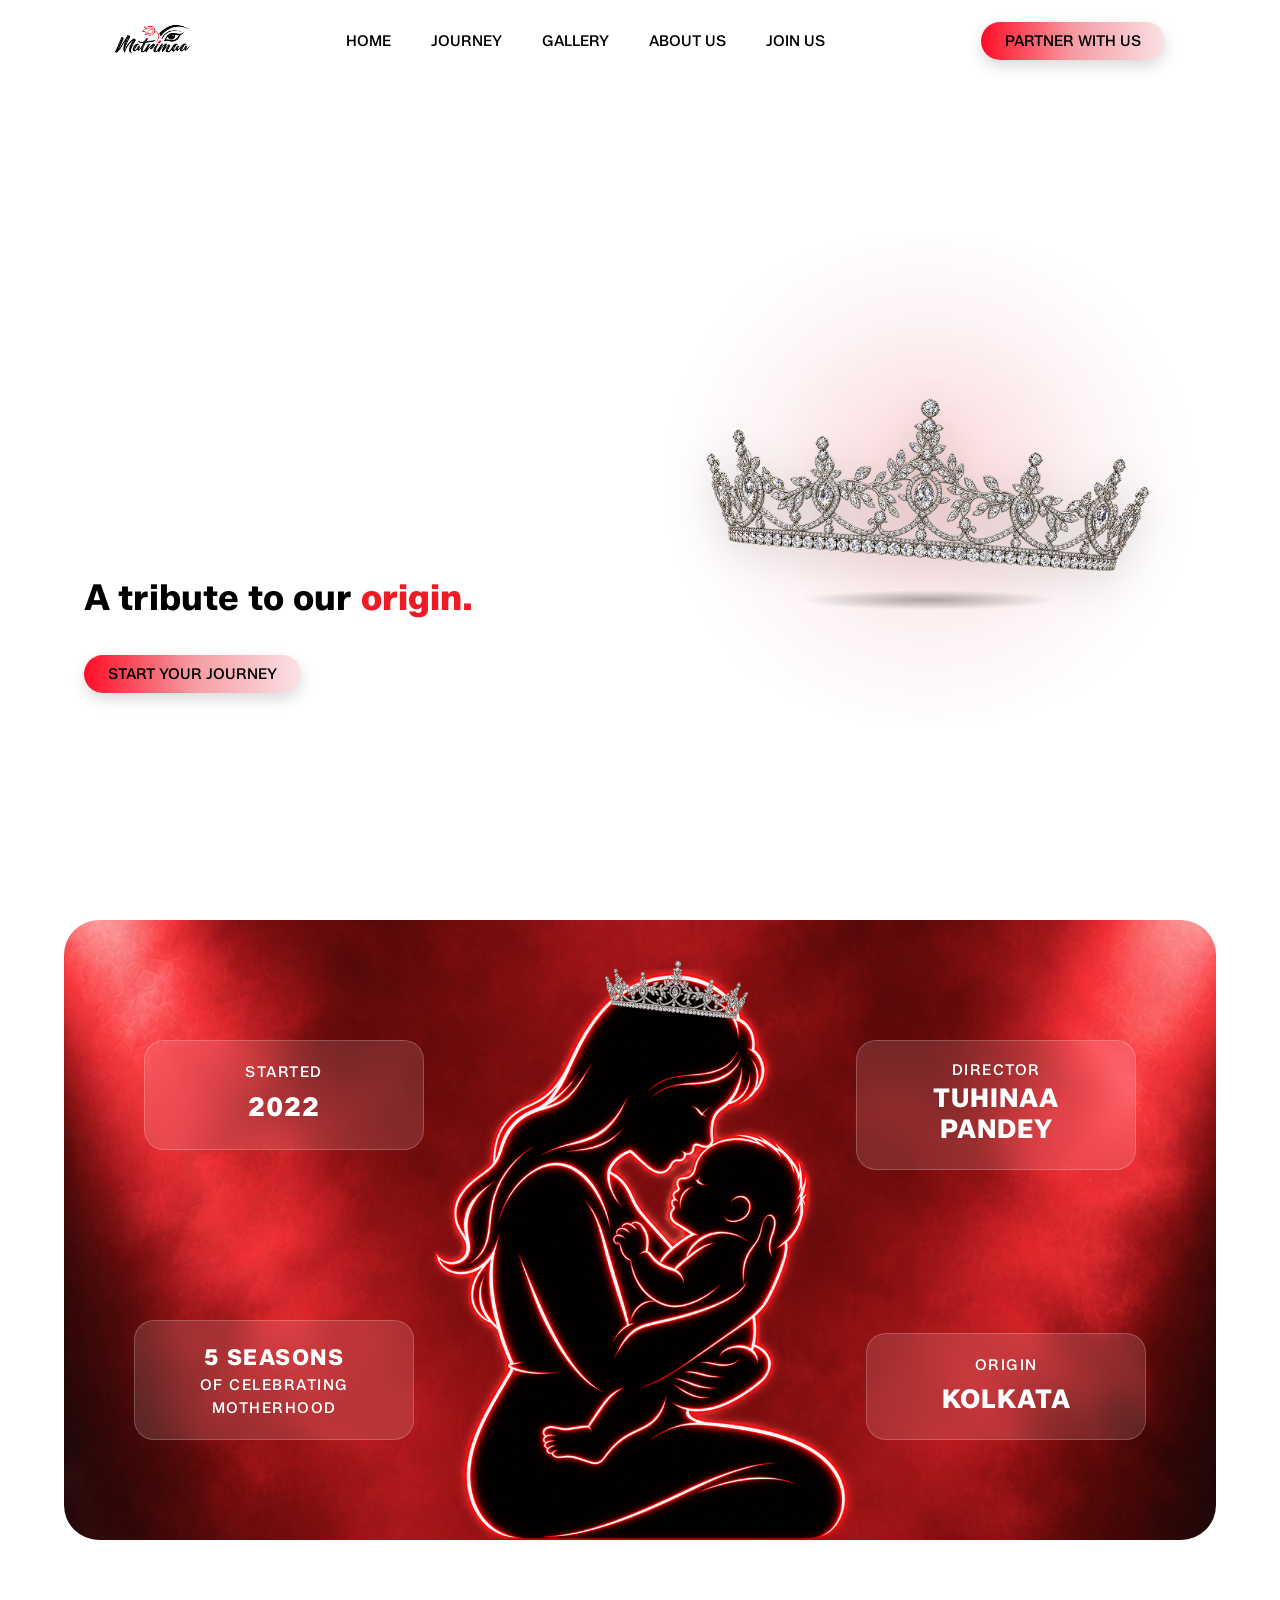
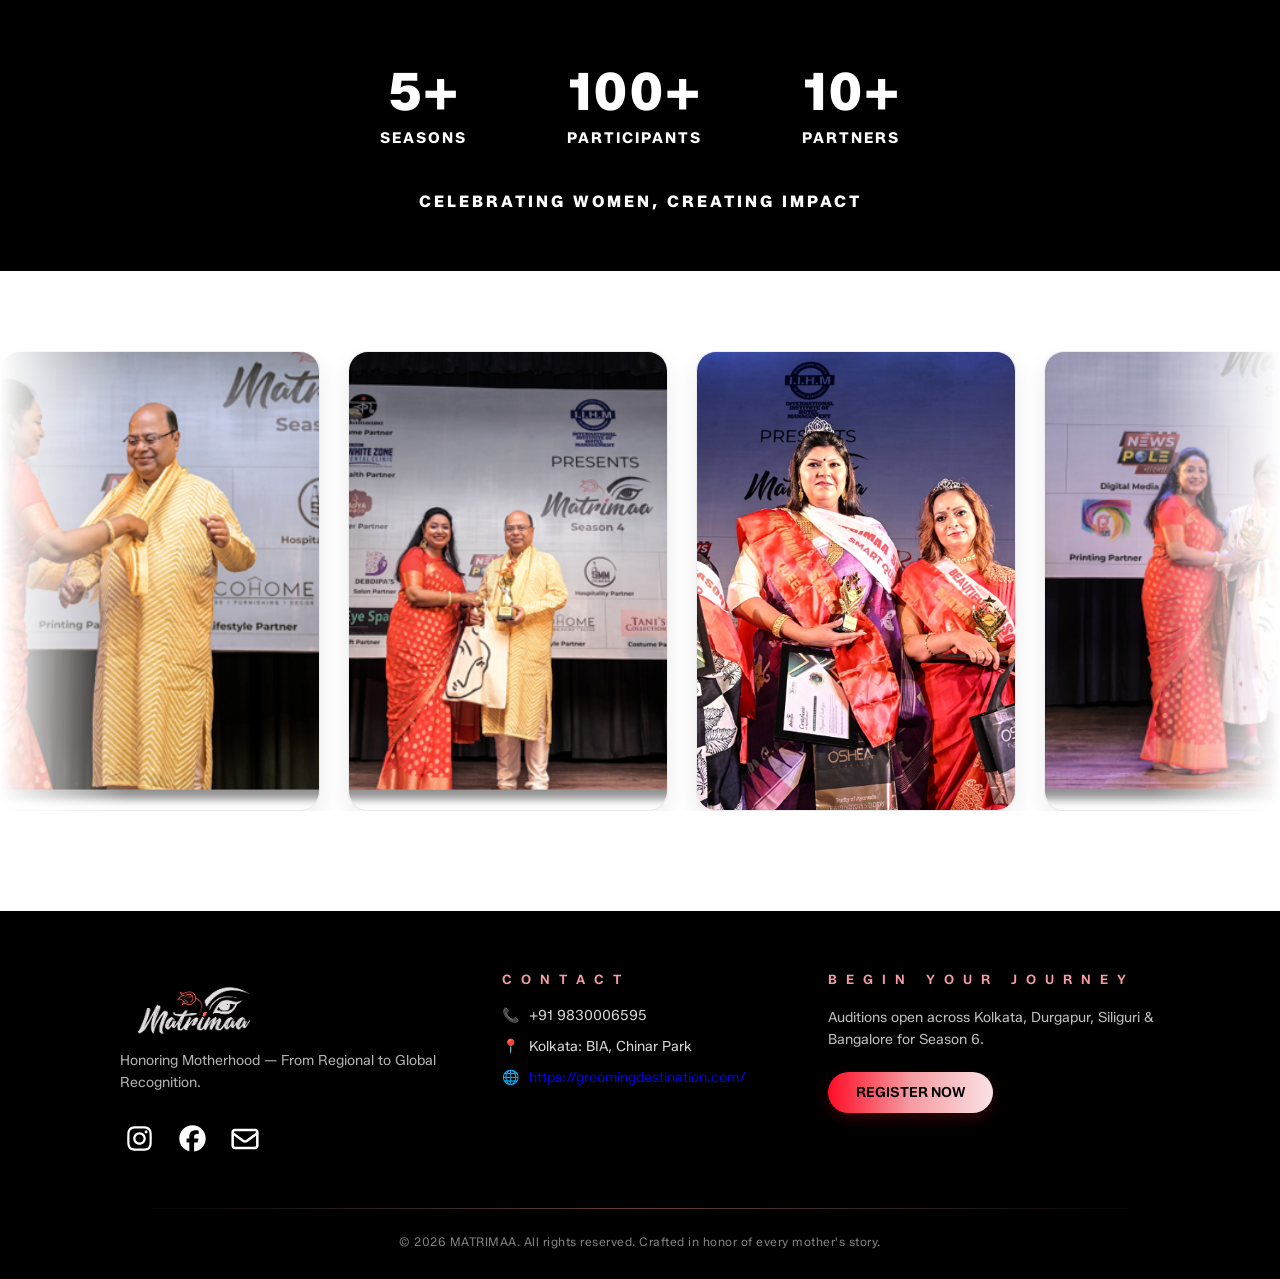
==== commit acb6df05: "Refactor media.html: Update navbar structure, enhance accessibility, and improve code readability - " ====
--- a/frontend/index.html
+++ b/frontend/index.html
@@ -1,149 +1,117 @@
 <!doctype html>
-
 <html lang="en">
   <head>
     <meta charset="UTF-8" />
-
     <meta name="viewport" content="width=device-width, initial-scale=1.0" />
-
     <link rel="stylesheet" href="styles.css" />
-
     <link rel="preconnect" href="https://fonts.googleapis.com" />
-
     <link rel="preconnect" href="https://fonts.gstatic.com" crossorigin />
-
     <link
       href="https://fonts.googleapis.com/css2?family=Zalando+Sans:ital,wght@0,200..900;1,200..900&display=swap"
       rel="stylesheet"
     />
-
     <title>Matrimaa</title>
   </head>
 
   <body>
     <div id="main-bg">
       <div id="navbar">
-        <img src="matrimaa-logo.png" alt="Matrimaa Logo" />
+        <a href="index.html">
+          <img src="matrimaa-logo.png" alt="Matrimaa Logo" />
+        </a>
 
         <div id="nav-buttons">
-          <button onclick="window.location.href='index.html'">HOME</button>
-
-          <button onclick="window.location.href='journey.html'">JOURNEY</button>
-
-          <button onclick="window.location.href='about.html'">ABOUT US</button>
-
-          <button>JOIN US</button>
+          <a href="index.html"
+            ><button type="button" class="active">HOME</button></a
+          >
+          <a href="journey.html"><button type="button">JOURNEY</button></a>
+          <a href="media.html"
+            ><button type="button">GALLERY</button></a
+          >
+          <a href="about.html"><button type="button">ABOUT US</button></a>
+          <a href="join-us.html"><button type="button">JOIN US</button></a>
         </div>
 
         <div class="spl-btn">
-          <button>PARTNER WITH US</button>
-        </div>
-      </div>
-
-      <img
-        src="Flower.png"
-        class="bg-flower flower-left"
-        alt="Decorative Flower"
-      />
-
-      <img
-        src="Flower.png"
-        class="bg-flower flower-right"
-        alt="Decorative Flower"
-      />
-
-      <!-- Single Petals -->
-
-      <img src="single-petal.png" class="bg-petal petal-bl-1" alt="Petal" />
-
-      <img src="single-petal.png" class="bg-petal petal-bl-2" alt="Petal" />
-
-      <img src="single-petal.png" class="bg-petal petal-tr-1" alt="Petal" />
-
-      <img src="single-petal.png" class="bg-petal petal-tr-2" alt="Petal" />
-
-      <div id="body-txt">
-        <h1>A TRIBUTE TO</h1>
-
-        <h1>OUR ORIGIN</h1>
-      </div>
-
-      <div class="crown-float-wrapper">
-        <img src="big-crown.png" class="big-crown-img" alt="" />
-      </div>
-
-      <img src="Ellipse 9.png" class="podium-shadow" alt="" />
-
-      <div class="spl-btn-2">
-        <button>START YOUR JOURNEY</button>
+          <a href="partnership.html">
+            <button type="button">PARTNER WITH US</button>
+          </a>
+        </div>
+      </div>
+
+      <div class="hero-container">
+        <div class="hero-left">
+          <video class="hero-main-logo" autoplay loop muted playsinline>
+            <source src="Matrimaa-video.mp4" type="video/mp4" />
+            Your browser does not support the video tag.
+          </video>
+          <h2 class="hero-tagline">
+            A tribute to our <span class="highlight-red">origin.</span>
+          </h2>
+          <div class="hero-cta">
+            <a href="join-us.html">
+              <button type="button" class="spl-btn-journey">
+                START YOUR JOURNEY
+              </button>
+            </a>
+          </div>
+        </div>
+
+        <div class="hero-right">
+          <div class="pink-circle"></div>
+          <img
+            src="big-crown.png"
+            class="hero-crown-img"
+            alt="Matrimaa Crown"
+          />
+        </div>
       </div>
     </div>
 
-    <!-- Red Spotlight Background Section -->
-
     <div id="red-bg">
-      <!-- Glassmorphic Cards -->
-
       <div class="card card-top-left">
         <h4>STARTED</h4>
-
         <h2>2022</h2>
       </div>
 
       <div class="card card-top-right">
-        <h4>MENTOR</h4>
-
+        <h4>DIRECTOR</h4>
         <h2>TUHINAA PANDEY</h2>
       </div>
 
       <div class="card card-bottom-left">
         <h4>
           <strong>5 SEASONS</strong><br />
-
           OF CELEBRATING<br />
-
           MOTHERHOOD
         </h4>
       </div>
 
       <div class="card card-bottom-right">
         <h4>ORIGIN</h4>
-
         <h2>KOLKATA</h2>
       </div>
 
-      <!-- Center Silhouette & Crown Container -->
-
       <div class="model-wrapper">
-        <img src="small-crown.png" class="head-crown" alt="Crown" />
-
-        <img
-          src="woman-silhoutte.png"
-          class="model-img"
-          alt="Model Silhouette"
-        />
+        <img src="mother.png" class="model-img" alt="Mother" />
+        <img src="small-crown.png" class="mother-crown" alt="Crown" />
       </div>
     </div>
-
-    <!-- Dark Stats Section -->
 
     <div id="stats-section">
       <div class="stats-container">
         <div class="stat-item">
           <h2>5+</h2>
-
           <p>SEASONS</p>
         </div>
 
         <div class="stat-item">
           <h2>100+</h2>
-
           <p>PARTICIPANTS</p>
         </div>
 
         <div class="stat-item">
-          <h2>20+</h2>
-
+          <h2>10+</h2>
           <p>PARTNERS</p>
         </div>
       </div>
@@ -151,217 +119,148 @@
       <p class="stats-tagline">CELEBRATING WOMEN, CREATING IMPACT</p>
     </div>
 
-    <!-- Media Gallery Section -->
-
     <section id="gallery-section">
-      <div class="gallery-header">
-        <h2><span>Media Gallery</span></h2>
-      </div>
-
       <div class="marquee-container">
         <div class="marquee-track">
-          <!-- First Set of Cards -->
-
           <div class="gallery-card">
             <img src="image-1.png" alt="Felicitation Ceremony" />
-
-            <div class="card-overlay">
-              <p>Felicitation Ceremony</p>
-            </div>
           </div>
 
           <div class="gallery-card">
             <img src="image-2.png" alt="Stage Honors" />
-
-            <div class="card-overlay">
-              <p>Stage Honors</p>
-            </div>
           </div>
 
           <div class="gallery-card">
             <img src="image-3.png" alt="Coronation Night" />
-
-            <div class="card-overlay">
-              <p>Coronation Night</p>
-            </div>
           </div>
 
           <div class="gallery-card">
             <img src="image-4.png" alt="Special Recognition" />
-
-            <div class="card-overlay">
-              <p>Special Recognition</p>
-            </div>
           </div>
 
           <div class="gallery-card">
             <img src="image-5.png" alt="Cherished Moments" />
-
-            <div class="card-overlay">
-              <p>Cherished Moments</p>
-            </div>
           </div>
 
           <div class="gallery-card">
             <img src="image-6.png" alt="Grand Jury Panel" />
-
-            <div class="card-overlay">
-              <p>Grand Jury Panel</p>
-            </div>
-          </div>
-
-          <!-- Duplicate Set for Continuous Loop -->
+          </div>
 
           <div class="gallery-card">
             <img src="image-1.png" alt="Felicitation Ceremony" />
-
-            <div class="card-overlay">
-              <p>Felicitation Ceremony</p>
-            </div>
           </div>
 
           <div class="gallery-card">
             <img src="image-2.png" alt="Stage Honors" />
-
-            <div class="card-overlay">
-              <p>Stage Honors</p>
-            </div>
           </div>
 
           <div class="gallery-card">
             <img src="image-3.png" alt="Coronation Night" />
-
-            <div class="card-overlay">
-              <p>Coronation Night</p>
-            </div>
           </div>
 
           <div class="gallery-card">
             <img src="image-4.png" alt="Special Recognition" />
-
-            <div class="card-overlay">
-              <p>Special Recognition</p>
-            </div>
           </div>
 
           <div class="gallery-card">
             <img src="image-5.png" alt="Cherished Moments" />
-
-            <div class="card-overlay">
-              <p>Cherished Moments</p>
-            </div>
           </div>
 
           <div class="gallery-card">
             <img src="image-6.png" alt="Grand Jury Panel" />
-
-            <div class="card-overlay">
-              <p>Grand Jury Panel</p>
-            </div>
           </div>
         </div>
       </div>
     </section>
 
-    <!-- Footer & Sponsors Section -->
-
-    <!-- Sponsors Continuous Marquee -->
-
-    <div class="sponsors-marquee-container">
-      <div class="sponsors-marquee-track">
-        <!-- Set 1 -->
-
-        <span>Grooming Destination</span><i class="star-icon">✦</i>
-
-        <span>Saroni NGO</span><i class="star-icon">✦</i> <span>IIHM</span
-        ><i class="star-icon">✦</i> <span>George Telegraph Group</span
-        ><i class="star-icon">✦</i>
-
-        <!-- Set 2 -->
-
-        <span>Grooming Destination</span><i class="star-icon">✦</i>
-
-        <span>Saroni NGO</span><i class="star-icon">✦</i> <span>IIHM</span
-        ><i class="star-icon">✦</i> <span>George Telegraph Group</span
-        ><i class="star-icon">✦</i>
-
-        <!-- Set 3 -->
-
-        <span>Grooming Destination</span><i class="star-icon">✦</i>
-
-        <span>Saroni NGO</span><i class="star-icon">✦</i> <span>IIHM</span
-        ><i class="star-icon">✦</i> <span>George Telegraph Group</span
-        ><i class="star-icon">✦</i>
-
-        <!-- Set 4 -->
-
-        <span>Grooming Destination</span><i class="star-icon">✦</i>
-
-        <span>Saroni NGO</span><i class="star-icon">✦</i> <span>IIHM</span
-        ><i class="star-icon">✦</i> <span>George Telegraph Group</span
-        ><i class="star-icon">✦</i>
-      </div>
-    </div>
-
+    <!-- FOOTER SECTION -->
     <footer id="footer-section">
-      <!-- Sponsors & Partners Continuous Marquee Header -->
-
-      <div class="sponsors-header">
-        <h2>S P O N S O R S &nbsp;&amp;&nbsp; P A R T N E R S</h2>
-      </div>
-
-      <!-- Main Footer Container -->
-
       <div class="footer-container">
-        <!-- Column 1: Logo & Socials -->
-
         <div class="footer-col brand-col">
+          <div class="footer-logo">
+            <img src="matrimaaLogoInverted.png" alt="matrimaa logo" />
+          </div>
           <p class="footer-tagline">
             Honoring Motherhood — From Regional to Global Recognition.
           </p>
 
           <div class="social-links">
-            <a href="#" aria-label="Instagram">📷</a>
-
-            <a href="#" aria-label="Facebook">f</a>
-
-            <a href="#" aria-label="YouTube">▶</a>
-          </div>
-        </div>
-
-        <!-- Column 2: Contact Info -->
+            <a href="#" aria-label="Instagram">
+              <svg
+                xmlns="http://www.w3.org/2000/svg"
+                viewBox="0 0 640 640"
+                width="35"
+                height="35"
+                fill="currentColor"
+              >
+                <path
+                  d="M320.3 205C256.8 204.8 205.2 256.2 205 319.7C204.8 383.2 256.2 434.8 319.7 435C383.2 435.2 434.8 383.8 435 320.3C435.2 256.8 383.8 205.2 320.3 205zM319.7 245.4C360.9 245.2 394.4 278.5 394.6 319.7C394.8 360.9 361.5 394.4 320.3 394.6C279.1 394.8 245.6 361.5 245.4 320.3C245.2 279.1 278.5 245.6 319.7 245.4zM413.1 200.3C413.1 185.5 425.1 173.5 439.9 173.5C454.7 173.5 466.7 185.5 466.7 200.3C466.7 215.1 454.7 227.1 439.9 227.1C425.1 227.1 413.1 215.1 413.1 200.3zM542.8 227.5C541.1 191.6 532.9 159.8 506.6 133.6C480.4 107.4 448.6 99.2 412.7 97.4C375.7 95.3 264.8 95.3 227.8 97.4C192 99.1 160.2 107.3 133.9 133.5C107.6 159.7 99.5 191.5 97.7 227.4C95.6 264.4 95.6 375.3 97.7 412.3C99.4 448.2 107.6 480 133.9 506.2C160.2 532.4 191.9 540.6 227.8 542.4C264.8 544.5 375.7 544.5 412.7 542.4C448.6 540.7 480.4 532.5 506.6 506.2C532.8 480 541 448.2 542.8 412.3C544.9 375.3 544.9 264.5 542.8 227.5zM495 452C487.2 471.6 472.1 486.7 452.4 494.6C422.9 506.3 352.9 503.6 320.3 503.6C287.7 503.6 217.6 506.2 188.2 494.6C168.6 486.8 153.5 471.7 145.6 452C133.9 422.5 136.6 352.5 136.6 319.9C136.6 287.3 134 217.2 145.6 187.8C153.4 168.2 168.5 153.1 188.2 145.2C217.7 133.5 287.7 136.2 320.3 136.2C352.9 136.2 423 133.6 452.4 145.2C472 153 487.1 168.1 495 187.8C506.7 217.3 504 287.3 504 319.9C504 352.5 506.7 422.6 495 452z"
+                />
+              </svg>
+            </a>
+
+            <a href="#" aria-label="Facebook">
+              <svg
+                xmlns="http://www.w3.org/2000/svg"
+                viewBox="0 0 640 640"
+                width="33"
+                height="33"
+                fill="currentColor"
+              >
+                <path
+                  d="M576 320C576 178.6 461.4 64 320 64C178.6 64 64 178.6 64 320C64 440 146.7 540.8 258.2 568.5L258.2 398.2L205.4 398.2L205.4 320L258.2 320L258.2 286.3C258.2 199.2 297.6 158.8 383.2 158.8C399.4 158.8 427.4 162 438.9 165.2L438.9 236C432.9 235.4 422.4 235 409.3 235C367.3 235 351.1 250.9 351.1 292.2L351.1 320L434.7 320L420.3 398.2L351 398.2L351 574.1C477.8 558.8 576 450.9 576 320z"
+                />
+              </svg>
+            </a>
+
+            <a href="#" aria-label="mail">
+              <svg
+                xmlns="http://www.w3.org/2000/svg"
+                viewBox="0 0 640 640"
+                width="34"
+                height="34"
+                fill="currentColor"
+              >
+                <path
+                  d="M125.4 128C91.5 128 64 155.5 64 189.4C64 190.3 64 191.1 64.1 192L64 192L64 448C64 483.3 92.7 512 128 512L512 512C547.3 512 576 483.3 576 448L576 192L575.9 192C575.9 191.1 576 190.3 576 189.4C576 155.5 548.5 128 514.6 128L125.4 128zM528 256.3L528 448C528 456.8 520.8 464 512 464L128 464C119.2 464 112 456.8 112 448L112 256.3L266.8 373.7C298.2 397.6 341.7 397.6 373.2 373.7L528 256.3zM112 189.4C112 182 118 176 125.4 176L514.6 176C522 176 528 182 528 189.4C528 193.6 526 197.6 522.7 200.1L344.2 335.5C329.9 346.3 310.1 346.3 295.8 335.5L117.3 200.1C114 197.6 112 193.6 112 189.4z"
+                />
+              </svg>
+            </a>
+          </div>
+        </div>
 
         <div class="footer-col contact-col">
           <h4>C O N T A C T</h4>
-
           <ul class="contact-list">
-            <li><span class="icon">📞</span> +91 9147712795</li>
-
+            <li><span class="icon">📞</span> +91 9830006595</li>
             <li><span class="icon">📍</span> Kolkata: BIA, Chinar Park</li>
-
-            <li><span class="icon">🌐</span> www.groomingdestination.com</li>
+            <li>
+              <span class="icon">🌐</span>
+              <a
+                href="https://groomingdestination.com/"
+                target="_blank"
+                rel="noopener noreferrer"
+              >
+                https://groomingdestination.com/
+              </a>
+            </li>
           </ul>
         </div>
-
-        <!-- Column 3: Registration CTA -->
 
         <div class="footer-col cta-col">
           <h4>B E G I N &nbsp; Y O U R &nbsp; J O U R N E Y</h4>
-
           <p>
             Auditions open across Kolkata, Durgapur, Siliguri &amp; Bangalore
-            for Season 5.
+            for Season 6.
           </p>
-
-          <button class="footer-btn">REGISTER NOW</button>
-        </div>
-      </div>
-
-      <!-- Footer Bottom Bar -->
+          <a href="join-us.html">
+            <button type="button" class="footer-btn">REGISTER NOW</button>
+          </a>
+        </div>
+      </div>
 
       <div class="footer-bottom">
         <hr class="footer-divider" />
-
         <p>
           © 2026 MATRIMAA. All rights reserved. Crafted in honor of every
           mother's story.
@@ -370,25 +269,33 @@
     </footer>
 
     <script>
-      const headCrown = document.querySelector(".head-crown");
-
       const navbar = document.querySelector("#navbar");
-
-      let isCrowned = false;
-
       window.addEventListener("scroll", () => {
         if (window.scrollY > 20) {
           navbar.classList.add("scrolled");
         } else {
           navbar.classList.remove("scrolled");
         }
-
-        if (!isCrowned && window.scrollY > 280) {
-          headCrown.classList.add("is-crowned");
-
-          isCrowned = true;
-        }
       });
+
+      // Crown Fade-in Observer
+      const redBg = document.querySelector("#red-bg");
+      const crown = document.querySelector(".mother-crown");
+
+      const observer = new IntersectionObserver(
+        (entries) => {
+          entries.forEach((entry) => {
+            if (entry.isIntersecting) {
+              crown.classList.add("visible");
+            }
+          });
+        },
+        { threshold: 0.3 },
+      );
+
+      if (redBg) {
+        observer.observe(redBg);
+      }
     </script>
   </body>
 </html>
--- a/frontend/styles.css
+++ b/frontend/styles.css
@@ -1,66 +1,46 @@
 * {
   margin: 0;
-
   padding: 0;
-
   box-sizing: border-box;
 }
 
+html {
+  scroll-behavior: smooth;
+}
+
+/* Main Hero Setup - Pure White Background */
 #main-bg {
   position: relative;
-
   min-height: 100vh;
-
   width: 100%;
-
-  background-image: url("bg-2.png");
-
-  background-size: cover;
-
-  background-position: center;
-
-  background-repeat: no-repeat;
-
-  display: flex;
-
+  background-color: #ffffff;
+  background-image: none;
+  display: flex;
   flex-direction: column;
-
   align-items: center;
-}
-
+  justify-content: center;
+  padding-top: 100px;
+  overflow: hidden;
+}
+
+/* Navbar */
 #navbar {
   position: fixed;
-
   top: 0;
-
   left: 50%;
-
   transform: translateX(-50%);
-
   z-index: 1000;
-
   width: 85%;
-
-  display: flex;
-
+  display: flex;
   justify-content: space-between;
-
   align-items: center;
-
   padding: 6px 18px;
-
   margin-top: 15px;
-
   border-radius: 40px;
-
   background-color: transparent;
-
   border: 1px solid transparent;
-
   backdrop-filter: blur(0px);
-
   -webkit-backdrop-filter: blur(0px);
-
   transition:
     background-color 0.4s ease-in-out,
     backdrop-filter 0.4s ease-in-out,
@@ -70,13 +50,9 @@
 
 #navbar.scrolled {
   background-color: rgba(245, 155, 162, 0.6);
-
   backdrop-filter: blur(16px);
-
   -webkit-backdrop-filter: blur(16px);
-
   border: 1px solid rgba(255, 255, 255, 0.35);
-
   box-shadow: 0 8px 24px rgba(0, 0, 0, 0.12);
 }
 
@@ -86,75 +62,53 @@
 
 #nav-buttons {
   display: flex;
-
   gap: 8px;
 }
 
+#nav-buttons a,
+.hero-cta a,
+.footer-col a {
+  text-decoration: none;
+}
+
 #nav-buttons button {
   font-family: "Zalando Sans", sans-serif;
-
   border: none;
-
   background: transparent;
-
   color: #000000;
-
   font-size: 15px;
-
   font-weight: 500;
-
   padding: 6px 16px;
-
   border-radius: 20px;
-
   cursor: pointer;
-
   transition: all 0.4s ease-in-out;
 }
 
 #nav-buttons button:hover {
   background-color: rgba(255, 255, 255, 0.6);
-
   color: #ed1b24;
 }
 
 .spl-btn button {
   border: none;
-
   background: linear-gradient(
     to right,
-
     #ff0d25 0%,
-
     #f59ba2 25%,
-
     #fae2e5 50%,
-
     #f59ba2 75%,
-
     #ff0d25 100%
   );
-
   background-size: 200% 100%;
-
   background-position: 0% 0%;
-
   color: #000000;
-
   font-size: 15px;
-
   font-weight: 500;
-
-  font-family: "Zalando Sans", sans-serif;
-
+  font-family: "Zalando Sans", sans-serif;
   padding: 10px 24px;
-
   border-radius: 50px;
-
   cursor: pointer;
-
   box-shadow: 0 6px 15px rgba(0, 0, 0, 0.15);
-
   transition:
     background-position 0.6s ease-in-out,
     transform 0.4s ease-in-out,
@@ -163,194 +117,186 @@
 
 .spl-btn button:hover {
   background-position: 100% 0%;
-
   transform: scale(1.05);
-
   box-shadow: 0 8px 20px rgba(237, 27, 36, 0.3);
 }
 
-#body-txt {
-  position: relative;
-
-  z-index: 1;
-}
-
-h1 {
-  font-size: 110px;
-
-  line-height: 0.1;
-
-  font-family: "Zalando Sans", sans-serif;
-
-  color: #fffefe;
-
-  text-shadow: 0px 8px 10px rgba(0, 0, 0, 0.15);
-
-  margin-top: 140px;
-
-  text-align: center;
-}
-
-.podium-shadow {
-  position: absolute;
-
-  top: 53%;
-
-  width: 380px;
-
+/* Hero Section Layout */
+.hero-container {
+  width: 90%;
+  max-width: 1200px;
+  display: flex;
+  align-items: center;
+  justify-content: space-between;
+  margin: auto;
+  padding: 40px 20px;
+  gap: 40px;
+}
+
+.hero-left {
+  flex: 1;
+  display: flex;
+  flex-direction: column;
+  align-items: flex-start;
+  max-width: 550px;
+}
+
+.hero-main-logo {
+  width: 600px;
+  max-width: 100%;
   height: auto;
-
-  pointer-events: none;
-}
-
-/* Stage Crown with Hover & Scroll Animation */
-
-.big-crown-img {
-  position: absolute;
-
-  top: 26%;
-
-  left: 50%;
-
-  transform: translateX(-50%);
-
-  width: 300px;
-
-  height: auto;
-
-  z-index: 12;
-
-  pointer-events: none;
-
-  animation: crownDropBounce linear forwards;
-
-  animation-timeline: scroll(root);
-
-  animation-range: 0px 350px;
-}
-
-@keyframes crownDropBounce {
-  0% {
-    transform: translate(-50%, 0) scale(1) rotate(0deg);
-  }
-
-  80% {
-    transform: translate(-62%, 450px) scale(0.473) rotate(-2deg);
-  }
-
-  90% {
-    transform: translate(-58%, 432px) scale(0.48) rotate(-3deg);
-  }
-
-  100% {
-    transform: translate(-58.4%, 436px) scale(0.473) rotate(-3deg);
-  }
-}
-
-.spl-btn-2 button {
+  display: block;
+  object-fit: contain;
+  transform: translateX(-11%);
+}
+
+.hero-tagline {
+  font-family: "Zalando Sans", sans-serif;
+  font-size: 36px;
+  font-weight: 700;
+  color: #000000;
+  margin-bottom: 35px;
+  line-height: 1.25;
+}
+
+.hero-tagline .highlight-red {
+  color: #ed1b24;
+  font-weight: 800;
+}
+
+.spl-btn-journey {
   border: none;
-
   background: linear-gradient(
     to right,
-
     #ff0d25 0%,
-
     #f59ba2 25%,
-
     #fae2e5 50%,
-
     #f59ba2 75%,
-
     #ff0d25 100%
   );
-
   background-size: 200% 100%;
-
   background-position: 0% 0%;
-
   color: #000000;
-
   font-size: 15px;
-
   font-weight: 500;
-
-  font-family: "Zalando Sans", sans-serif;
-
-  padding: 13px 28px;
-
+  font-family: "Zalando Sans", sans-serif;
+  padding: 10px 24px;
   border-radius: 50px;
-
   cursor: pointer;
-
   box-shadow: 0 6px 15px rgba(0, 0, 0, 0.15);
-
   transition:
     background-position 0.6s ease-in-out,
     transform 0.4s ease-in-out,
     box-shadow 0.4s ease-in-out;
-
-  margin-top: 230px;
-}
-
-.spl-btn-2 button:hover {
+}
+
+.spl-btn-journey:hover {
   background-position: 100% 0%;
-
   transform: scale(1.05);
-
   box-shadow: 0 8px 20px rgba(237, 27, 36, 0.3);
 }
 
+.hero-right {
+  flex: 1;
+  position: relative;
+  display: flex;
+  align-items: center;
+  justify-content: center;
+  padding-bottom: 40px;
+}
+
+/* Base Shadow below the Crown */
+.hero-right::after {
+  content: "";
+  position: absolute;
+  bottom: 10px;
+  width: 260px;
+  height: 20px;
+  background: radial-gradient(
+    ellipse at center,
+    rgba(0, 0, 0, 0.3) 0%,
+    rgba(0, 0, 0, 0) 70%
+  );
+  border-radius: 50%;
+  z-index: 1;
+  animation: floatShadow 4s ease-in-out infinite;
+}
+
+.pink-circle {
+  width: 573px;
+  height: 495px;
+  border-radius: 50%;
+  background: radial-gradient(
+    circle,
+    rgba(245, 155, 162, 0.4) 0%,
+    rgba(250, 226, 229, 0.35) 45%,
+    rgba(255, 255, 255, 0) 70%
+  );
+  position: absolute;
+  z-index: 1;
+}
+
+/* Floating Animations */
+@keyframes floatCrown {
+  0%,
+  100% {
+    transform: translateY(0);
+  }
+  50% {
+    transform: translateY(-18px);
+  }
+}
+
+@keyframes floatShadow {
+  0%,
+  100% {
+    transform: scale(1);
+    opacity: 0.8;
+  }
+  50% {
+    transform: scale(0.7);
+    opacity: 0.35;
+  }
+}
+
+.hero-crown-img {
+  width: 100%;
+  max-width: 460px;
+  height: auto;
+  position: relative;
+  z-index: 2;
+  filter: drop-shadow(0 10px 20px rgba(0, 0, 0, 0.12));
+  animation: floatCrown 4s ease-in-out infinite;
+}
+
 /* Red Spotlight Container */
-
 #red-bg {
   position: relative;
-
   width: 90%;
-
   max-width: 1200px;
-
   height: 620px;
-
-  margin: -40px auto 60px;
-
+  margin: 20px auto 60px;
   border-radius: 35px;
-
   background-image: url("red-bg.png");
-
   background-size: cover;
-
   background-position: center;
-
   overflow: hidden;
-
   z-index: 10;
 }
 
 /* Translucent Glassmorphic Cards */
-
 .card {
   font-family: "Zalando Sans", sans-serif;
-
   position: absolute;
-
   background: rgba(255, 255, 255, 0.12);
-
   backdrop-filter: blur(12px);
-
   -webkit-backdrop-filter: blur(12px);
-
   border: 1px solid rgba(255, 255, 255, 0.2);
-
   border-radius: 20px;
-
   padding: 20px 30px;
-
   color: #ffffff;
-
   z-index: 10;
-
   cursor: pointer;
-
   transition:
     transform 0.3s ease-in-out,
     background-color 0.3s ease-in-out,
@@ -359,25 +305,17 @@
 
 .card:hover {
   transform: scale(1.06);
-
   background: rgba(255, 255, 255, 0.2);
-
   box-shadow: 0 12px 24px rgba(0, 0, 0, 0.25);
-
   z-index: 15;
 }
 
 .card-top-left {
-  top: 110px;
-
-  left: 120px;
-
-  width: 300px;
-
-  height: 120px;
-
+  top: 120px;
+  left: 80px;
+  width: 280px;
+  height: 110px;
   text-align: center;
-
   line-height: 1.5;
 }
 
@@ -386,17 +324,12 @@
 }
 
 .card-top-right {
-  top: 90px;
-
-  right: 180px;
-
-  width: 300px;
-
-  height: 150px;
-
+  top: 120px;
+  right: 80px;
+  width: 280px;
+  height: 130px;
   text-align: center;
-
-  line-height: 1.5;
+  line-height: 1.2;
 }
 
 .card-top-right h4 {
@@ -405,15 +338,10 @@
 
 .card-bottom-left {
   bottom: 100px;
-
   left: 70px;
-
-  width: 300px;
-
-  height: 160px;
-
+  width: 280px;
+  height: 120px;
   line-height: 1.5;
-
   text-align: center;
 }
 
@@ -422,14 +350,10 @@
 }
 
 .card-bottom-right {
-  bottom: 130px;
-
-  right: 80px;
-
-  width: 300px;
-
+  bottom: 100px;
+  right: 70px;
+  width: 280px;
   text-align: center;
-
   line-height: 1.5;
 }
 
@@ -439,71 +363,47 @@
 
 .card h4 {
   font-size: 15px;
-
   font-weight: 500;
-
   letter-spacing: 1.5px;
-
   margin-bottom: 4px;
 }
 
 .card h2 {
   font-size: 26px;
-
   font-weight: 800;
-
   letter-spacing: 1px;
 }
 
 .card-bottom-left h2 {
   font-size: 18px;
-
   font-weight: 400;
-
   line-height: 1.3;
 }
 
 .card-bottom-left strong {
   font-weight: 800;
-
   font-size: 22px;
 }
-
-/* Model Silhouette Layout */
 
 .model-wrapper {
   position: absolute;
-
-  bottom: 0;
-
-  left: 50%;
-
+  bottom: -18px;
+  left: 49%;
   transform: translateX(-50%);
-
   height: 95%;
-
-  display: flex;
-
+  display: flex;
   justify-content: center;
-
   z-index: 2;
-
   pointer-events: none;
 }
 
 .model-img {
   height: 100%;
-
   width: auto;
-
   object-fit: contain;
-
   mix-blend-mode: screen;
-
   pointer-events: auto;
-
   cursor: pointer;
-
   transition:
     filter 0.4s ease-in-out,
     transform 0.4s ease-in-out;
@@ -512,165 +412,27 @@
 .model-img:hover {
   filter: drop-shadow(0 0 20px rgba(255, 255, 255, 0.8))
     drop-shadow(0 0 45px rgba(255, 133, 133, 0.7));
-
   transform: scale(1.02);
 }
 
-.head-crown {
-  position: absolute;
-
-  top: -9px;
-
-  left: 40%;
-
-  width: 142px;
-
-  height: auto;
-
-  z-index: 3;
-
-  opacity: 0;
-
-  transition: opacity 0.4s ease-in-out;
-}
-
-.head-crown.is-crowned {
-  opacity: 1;
-}
-
-/* Decorative Background Flowers */
-
-.bg-flower {
-  position: absolute;
-
-  z-index: 0;
-
-  pointer-events: none;
-
-  opacity: 1;
-
-  filter: drop-shadow(0 4px 15px rgba(237, 27, 36, 0.15));
-}
-
-.flower-left {
-  width: 110px;
-
-  height: auto;
-
-  top: 9%;
-
-  left: 27%;
-
-  transform: rotate(-25deg);
-}
-
-.flower-right {
-  width: 150px;
-
-  height: auto;
-
-  top: 46%;
-
-  right: 20%;
-
-  transform: rotate(148deg);
-}
-
-/* Decorative Single Petals */
-
-.bg-petal {
-  position: absolute;
-
-  z-index: 0;
-
-  pointer-events: none;
-
-  filter: drop-shadow(0 2px 10px rgba(237, 27, 36, 0.2));
-}
-
-/* Bottom-Left Petal Pair */
-
-.petal-bl-1 {
-  width: 16px;
-
-  height: auto;
-
-  top: 49%;
-
-  left: 25.5%;
-
-  transform: rotate(215deg);
-}
-
-.petal-bl-2 {
-  width: 27px;
-
-  height: auto;
-
-  top: 49%;
-
-  left: 26.8%;
-
-  transform: rotate(177deg);
-}
-
-/* Top-Right Petal Pair */
-
-.petal-tr-1 {
-  width: 16px;
-
-  height: auto;
-
-  top: 12%;
-
-  right: 26.3%;
-
-  transform: rotate(-25deg);
-}
-
-.petal-tr-2 {
-  width: 27px;
-
-  height: auto;
-
-  top: 9%;
-
-  right: 24%;
-
-  transform: rotate(24deg);
-}
-
 /* Dark Stats Section */
-
 #stats-section {
   width: 100%;
-
   background-color: #000000;
-
   color: #ffffff;
-
   padding: 60px 20px;
-
-  display: flex;
-
+  display: flex;
   flex-direction: column;
-
   align-items: center;
-
   font-family: "Zalando Sans", sans-serif;
 }
 
 .stats-container {
   display: flex;
-
   justify-content: center;
-
   gap: 100px;
-
   max-width: 1000px;
-
   width: 100%;
-
   margin-bottom: 45px;
 }
 
@@ -680,131 +442,85 @@
 
 .stat-item h2 {
   font-size: 52px;
-
   font-weight: 800;
-
   letter-spacing: 1px;
-
   margin-bottom: 6px;
 }
 
 .stat-item p {
   font-size: 15px;
-
   font-weight: 700;
-
   letter-spacing: 2px;
 }
 
 .stats-tagline {
   font-size: 16px;
-
   font-weight: 800;
-
   letter-spacing: 3px;
-
   text-transform: uppercase;
-
   text-align: center;
 }
 
-/* ==========================================
-
-   IMPACT & MEDIA GALLERY SECTION (AUTO MARQUEE)
-
-   ========================================== */
-
+/* Impact & Media Gallery Section */
 #gallery-section {
   width: 100%;
-
   background-color: #ffffff;
-
   padding: 80px 0 100px;
-
   overflow: hidden;
-
   font-family: "Zalando Sans", sans-serif;
 }
 
 .gallery-header {
   text-align: center;
-
   margin-bottom: 50px;
 }
 
 .gallery-header h2 {
   color: #000000;
-
   font-size: 48px;
-
   font-weight: 700;
-
   letter-spacing: 1px;
 }
 
 .gallery-header h2 span {
   font-family: "Zalando Sans", sans-serif;
-
   background: linear-gradient(
     to right,
-
     #e60012 0%,
-
     #f59ba2 25%,
-
     #fae2e5 50%,
-
     #f59ba2 75%,
-
     #e60012 100%
   );
-
   -webkit-background-clip: text;
-
   -webkit-text-fill-color: transparent;
 }
-
-/* Infinite Marquee Layout */
 
 .marquee-container {
   width: 100%;
-
   overflow: hidden;
-
-  display: flex;
-
+  display: flex;
   position: relative;
-
   mask-image: linear-gradient(
     to right,
-
     transparent,
     black 10%,
-
     black 90%,
-
     transparent
   );
-
   -webkit-mask-image: linear-gradient(
     to right,
-
     transparent,
     black 10%,
-
     black 90%,
-
     transparent
   );
 }
 
 .marquee-track {
   display: flex;
-
   gap: 28px;
-
   width: max-content;
-
   animation: marqueeContinuous 30s linear infinite;
 }
 
@@ -816,33 +532,21 @@
   0% {
     transform: translateX(0);
   }
-
   100% {
     transform: translateX(-50%);
   }
 }
 
-/* Gallery Cards */
-
 .gallery-card {
   position: relative;
-
   width: 320px;
-
   height: 460px;
-
   flex-shrink: 0;
-
   border-radius: 20px;
-
   overflow: hidden;
-
   border: 1px solid rgba(0, 0, 0, 0.08);
-
   background: #ffffff;
-
   box-shadow: 0 10px 25px rgba(0, 0, 0, 0.08);
-
   transition:
     transform 0.4s ease,
     border-color 0.4s ease,
@@ -851,303 +555,94 @@
 
 .gallery-card:hover {
   transform: translateY(-8px);
-
   border-color: rgba(245, 155, 162, 0.8);
-
   box-shadow: 0 16px 35px rgba(237, 27, 36, 0.2);
 }
 
 .gallery-card img {
   width: 100%;
-
   height: 100%;
-
   object-fit: cover;
-
   object-position: center;
-
   display: block;
 }
 
-/* Dark Gradient Card Caption Overlay */
-
-.card-overlay {
-  position: absolute;
-
-  inset: 0;
-
-  background: linear-gradient(
-    to top,
-
-    rgba(0, 0, 0, 0.85) 0%,
-
-    rgba(0, 0, 0, 0.2) 40%,
-
-    transparent 100%
-  );
-
-  display: flex;
-
-  align-items: flex-end;
-
-  padding: 24px;
-}
-
-.card-overlay p {
-  color: #ffffff;
-
-  font-size: 19px;
-
-  font-weight: 400;
-
-  font-style: normal;
-
-  font-family: "Zalando Sans", sans-serif;
-
-  letter-spacing: 0.5px;
-
-  margin: 0;
-
-  text-shadow: 0 2px 4px rgba(0, 0, 0, 0.6);
-}
-
-/* Mobile Responsiveness */
-
-@media screen and (max-width: 768px) {
-  #gallery-section {
-    padding: 50px 0 60px;
-  }
-
-  .gallery-header h2 {
-    font-size: 32px;
-  }
-
-  .gallery-card {
-    width: 240px;
-
-    height: 350px;
-  }
-
-  .card-overlay p {
-    font-size: 16px;
-  }
-}
-
-/* ==========================================
-
-   FOOTER & SPONSORS SECTION (THEME MATCHED)
-
-   ========================================== */
-
+/* Footer Section */
 #footer-section {
   width: 100%;
-
   background-color: #000000;
-
   color: #ffffff;
-
   padding: 60px 0 30px;
-
-  font-family: "Zalando Sans", sans-serif;
-
+  font-family: "Zalando Sans", sans-serif;
   overflow: hidden;
 }
-
-.sponsors-header {
-  text-align: center;
-
-  margin-bottom: 25px;
-}
-
-.sponsors-header h2 {
-  font-size: 20px;
-
-  letter-spacing: 4px;
-
-  font-weight: 500;
-
-  color: #f59ba2;
-
-  text-transform: uppercase;
-
-  font-style: normal;
-}
-
-/* Sponsors Marquee */
-
-.sponsors-marquee-container {
-  width: 100%;
-
-  overflow: hidden;
-
-  display: flex;
-
-  margin-bottom: 60px;
-
-  mask-image: linear-gradient(
-    to right,
-
-    transparent,
-    black 15%,
-
-    black 85%,
-
-    transparent
-  );
-
-  -webkit-mask-image: linear-gradient(
-    to right,
-
-    transparent,
-    black 15%,
-
-    black 85%,
-
-    transparent
-  );
-}
-
-.sponsors-marquee-track {
-  display: flex;
-
-  align-items: center;
-
-  gap: 40px;
-
-  width: max-content;
-
-  animation: marqueeContinuous 25s linear infinite;
-}
-
-.sponsors-marquee-track span {
-  font-size: 22px;
-
-  font-weight: 400;
-
-  color: black;
-
-  white-space: nowrap;
-}
-
-.sponsors-marquee-track .star-icon {
-  color: #f59ba2;
-
-  font-style: normal;
-
-  font-size: 14px;
-}
-
-/* Main Grid Layout */
 
 .footer-container {
   max-width: 1100px;
-
   margin: 0 auto;
-
   padding: 0 30px;
-
   display: grid;
-
   grid-template-columns: 1.2fr 1fr 1.2fr;
-
   gap: 50px;
-
   align-items: start;
 }
 
 .footer-col h4 {
   font-size: 13px;
-
   letter-spacing: 3px;
-
   font-weight: 600;
-
   color: #f59ba2;
-
   margin-bottom: 20px;
-
-  font-style: normal;
-}
-
-/* Column 1: Brand */
-
-.brand-col .footer-logo img {
-  width: 150px;
-
-  margin-bottom: 15px;
 }
 
 .footer-tagline {
   font-size: 14px;
-
   line-height: 1.6;
-
   color: rgba(255, 255, 255, 0.7);
-
   margin-bottom: 25px;
 }
 
+.footer-logo img {
+  width: 148px;
+  height: auto;
+  display: block;
+}
+
 .social-links {
   display: flex;
-
   gap: 15px;
 }
 
 .social-links a {
   width: 38px;
-
   height: 38px;
-
-  border-radius: 50%;
-
-  border: 1px solid rgba(255, 255, 255, 0.25);
-
-  display: flex;
-
+  display: flex;
   align-items: center;
-
   justify-content: center;
-
   color: #ffffff;
-
   text-decoration: none;
-
-  font-size: 14px;
-
   transition: all 0.3s ease;
 }
 
 .social-links a:hover {
   border-color: #f59ba2;
-
-  color: #ed1b24;
-
+  color: #f59ba2;
   background: rgba(255, 255, 255, 0.1);
-
   transform: translateY(-3px);
 }
-
-/* Column 2: Contact */
 
 .contact-list {
   list-style: none;
-
   padding: 0;
-
   margin: 0;
 }
 
 .contact-list li {
   font-size: 14px;
-
   color: rgba(255, 255, 255, 0.85);
-
   margin-bottom: 14px;
-
-  display: flex;
-
+  display: flex;
   align-items: center;
-
   gap: 10px;
 }
 
@@ -1155,55 +650,33 @@
   color: #f59ba2;
 }
 
-/* Column 3: CTA Button */
-
 .cta-col p {
   font-size: 14px;
-
   line-height: 1.6;
-
   color: rgba(255, 255, 255, 0.75);
-
   margin-bottom: 20px;
 }
 
 .footer-btn {
   border: none;
-
   background: linear-gradient(
     to right,
-
     #ff0d25 0%,
-
     #f59ba2 25%,
-
     #fae2e5 50%,
-
     #f59ba2 75%,
-
     #ff0d25 100%
   );
-
   background-size: 200% 100%;
-
   background-position: 0% 0%;
-
   color: #000000;
-
   font-size: 14px;
-
   font-weight: 600;
-
-  font-family: "Zalando Sans", sans-serif;
-
+  font-family: "Zalando Sans", sans-serif;
   padding: 12px 28px;
-
   border-radius: 50px;
-
   cursor: pointer;
-
   box-shadow: 0 6px 15px rgba(237, 27, 36, 0.2);
-
   transition:
     background-position 0.6s ease-in-out,
     transform 0.4s ease-in-out,
@@ -1212,54 +685,117 @@
 
 .footer-btn:hover {
   background-position: 100% 0%;
-
   transform: scale(1.05);
-
   box-shadow: 0 8px 20px rgba(237, 27, 36, 0.4);
 }
-
-/* Bottom Bar */
 
 .footer-bottom {
   max-width: 1100px;
-
   margin: 50px auto 0;
-
   padding: 0 30px;
-
   text-align: center;
 }
 
 .footer-divider {
   border: 0;
-
   height: 1px;
-
   background: linear-gradient(
     to right,
-
     transparent,
     rgba(245, 155, 162, 0.4),
     transparent
   );
-
   margin-bottom: 25px;
 }
 
 .footer-bottom p {
   font-size: 12px;
-
   color: rgba(255, 255, 255, 0.5);
-
   letter-spacing: 0.5px;
 }
 
-/* Mobile Responsiveness */
-
-@media screen and (max-width: 768px) {
+/* Responsive Styles */
+@media screen and (max-width: 900px) {
+  .hero-container {
+    flex-direction: column;
+    text-align: center;
+    padding-top: 40px;
+  }
+
+  .hero-left {
+    align-items: center;
+    max-width: 100%;
+  }
+
+  .pink-circle {
+    width: 300px;
+    height: 300px;
+  }
+
+  .hero-crown-img {
+    max-width: 340px;
+  }
+
+  .hero-right::after {
+    width: 180px;
+    bottom: 5px;
+  }
+
   .footer-container {
     grid-template-columns: 1fr;
-
     gap: 35px;
   }
-}
+
+  #gallery-section {
+    padding: 50px 0 60px;
+  }
+
+  .gallery-header h2 {
+    font-size: 32px;
+  }
+
+  .gallery-card {
+    width: 240px;
+    height: 350px;
+  }
+}
+
+/* .mother-crown {
+  position: absolute;
+  top: -3%;
+  left: 59%;
+  transform: translateX(-50%) rotate(8deg) scale(0.85);
+  width: 155px;
+  opacity: 0;
+  pointer-events: auto;
+  z-index: 5;
+  transition:
+    opacity 2s ease-in-out,
+    transform 2s ease-in-out;
+}
+
+.mother-crown.visible {
+  opacity: 1;
+  transform: translateX(-50%) rotate(8deg) scale(1);
+} */
+
+.mother-crown {
+  position: absolute;
+  top: -10px;
+  left: 59%;
+  width: 153px;
+  opacity: 0;
+  pointer-events: auto;
+  z-index: 5;
+  transform: translateX(-50%) rotate(5deg) scale(0.85);
+  transition:
+    opacity 1.5s ease-out,
+    transform 2.5s cubic-bezier(0.25, 1, 0.5, 1),
+    top 2.5s cubic-bezier(0.25, 1, 0.5, 1);
+}
+
+.mother-crown.visible {
+  opacity: 1;
+  top: -3%;
+  transform: translateX(-50%) rotate(5deg) scale(1);
+}
